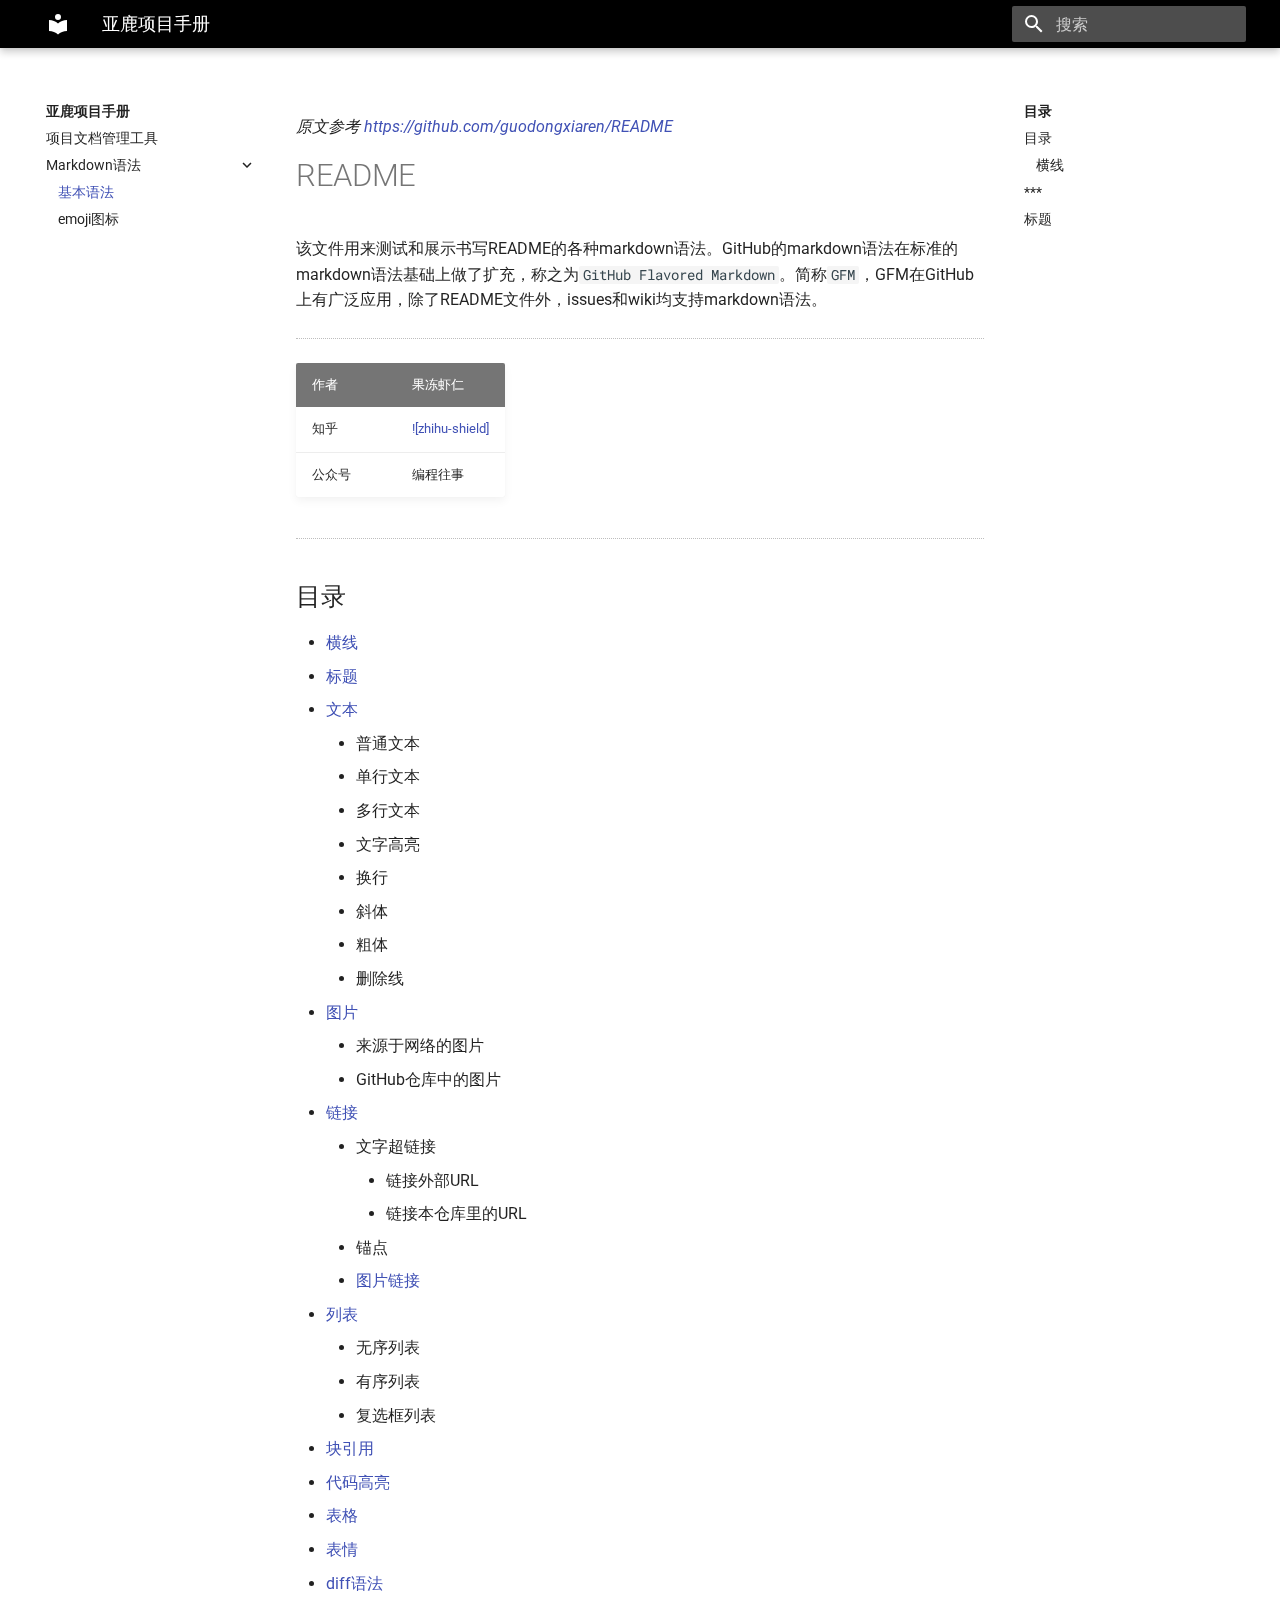
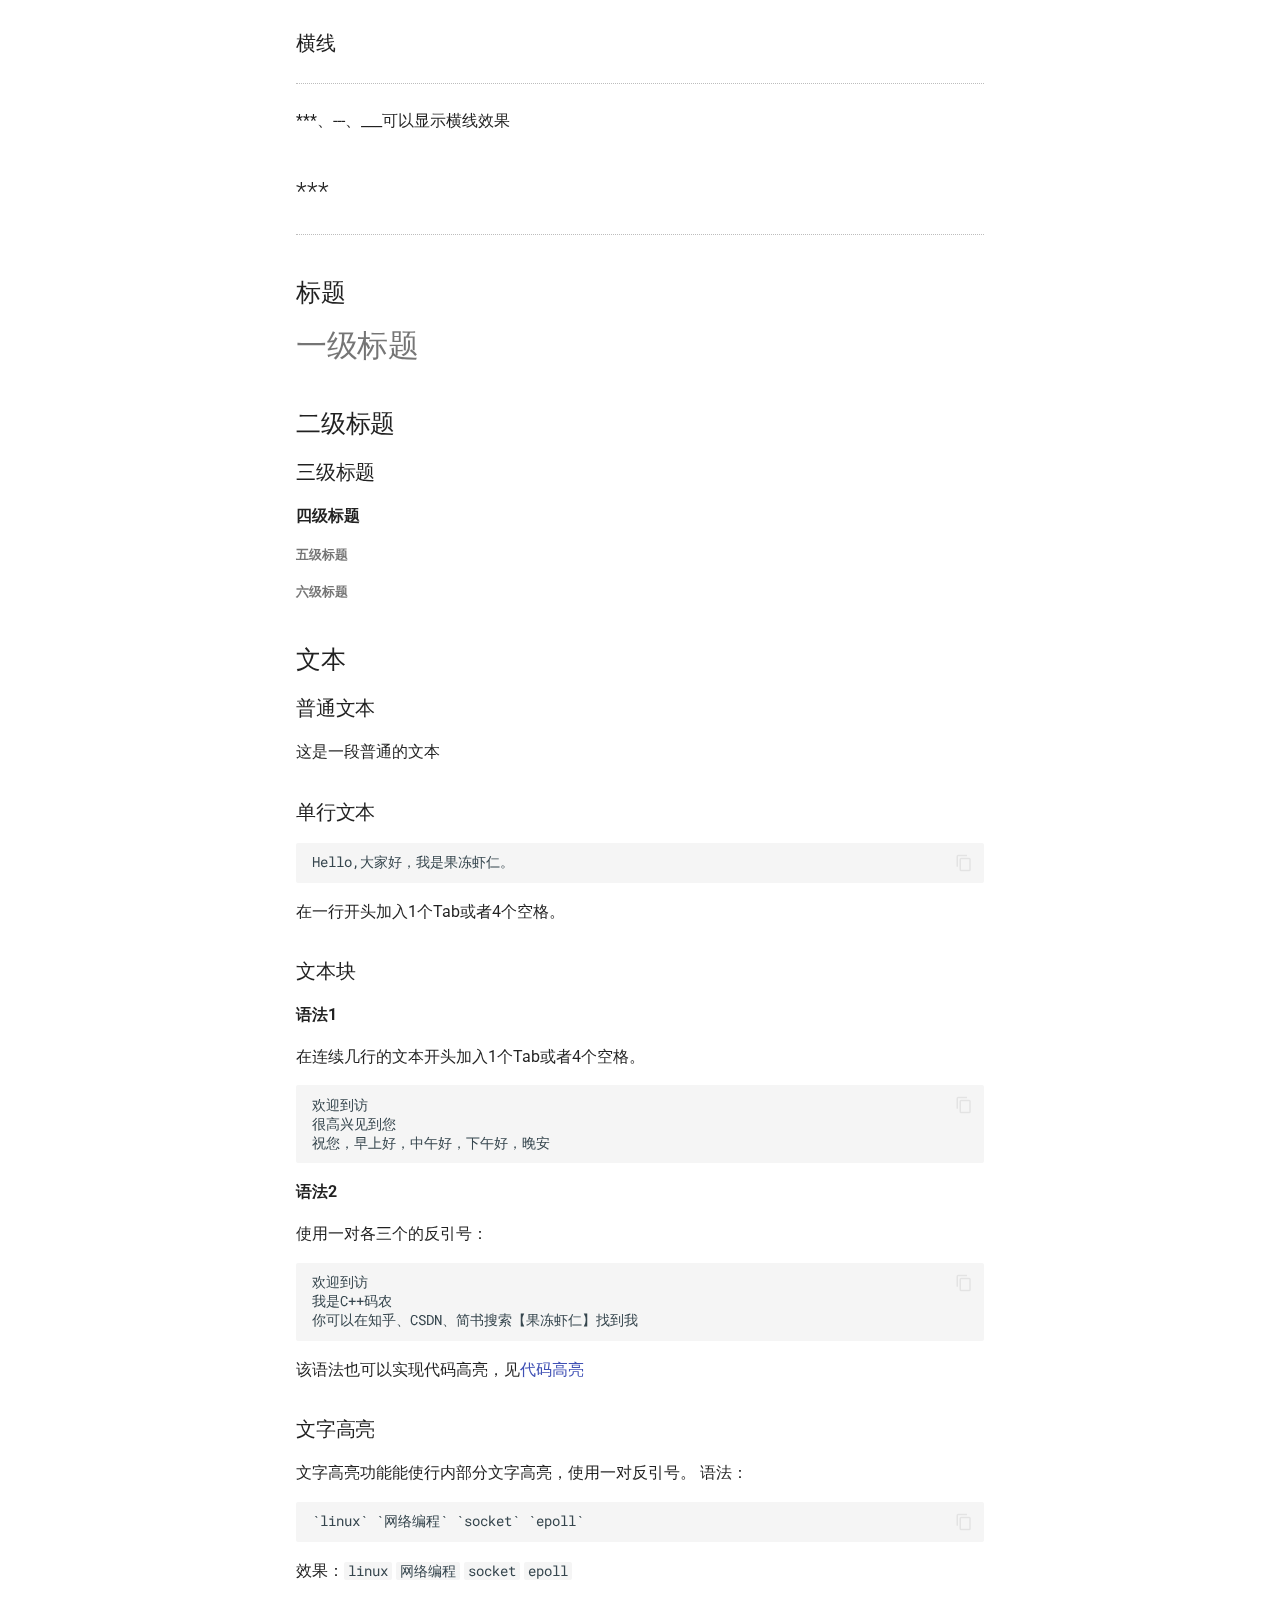
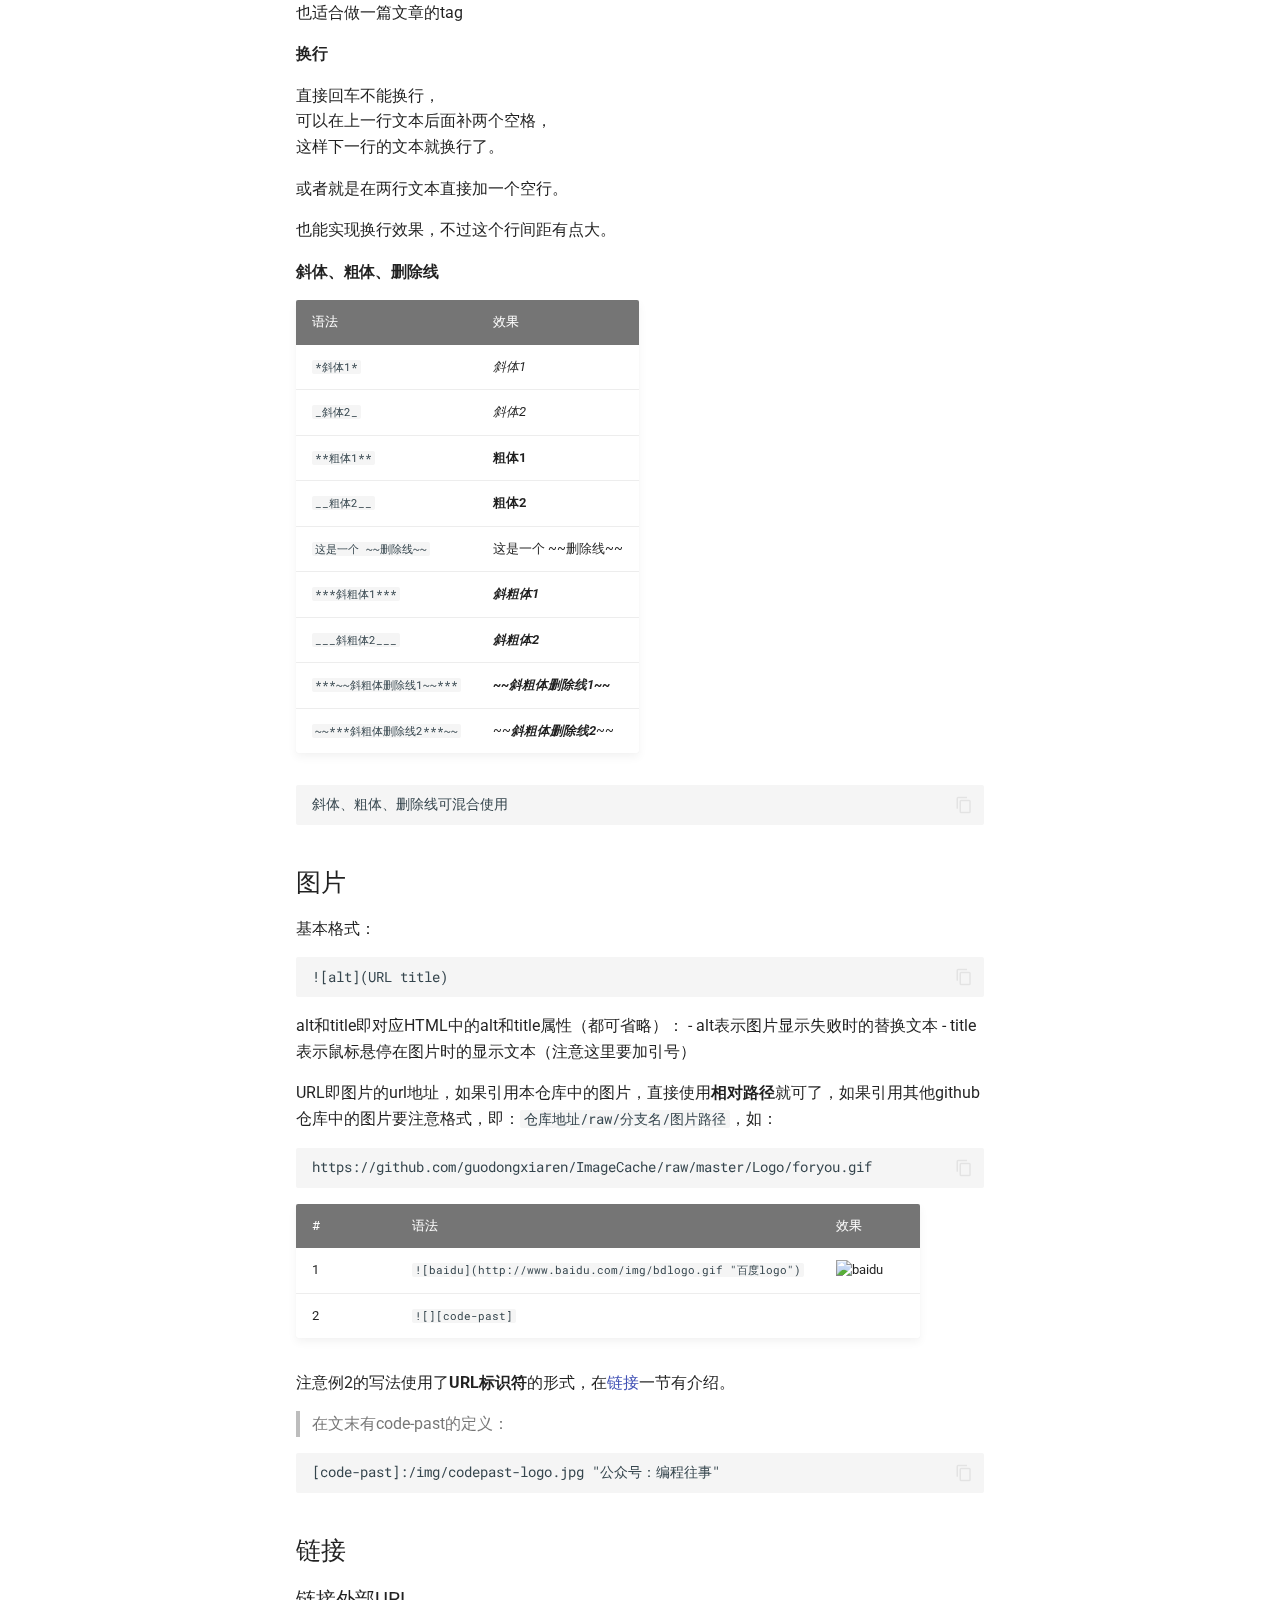
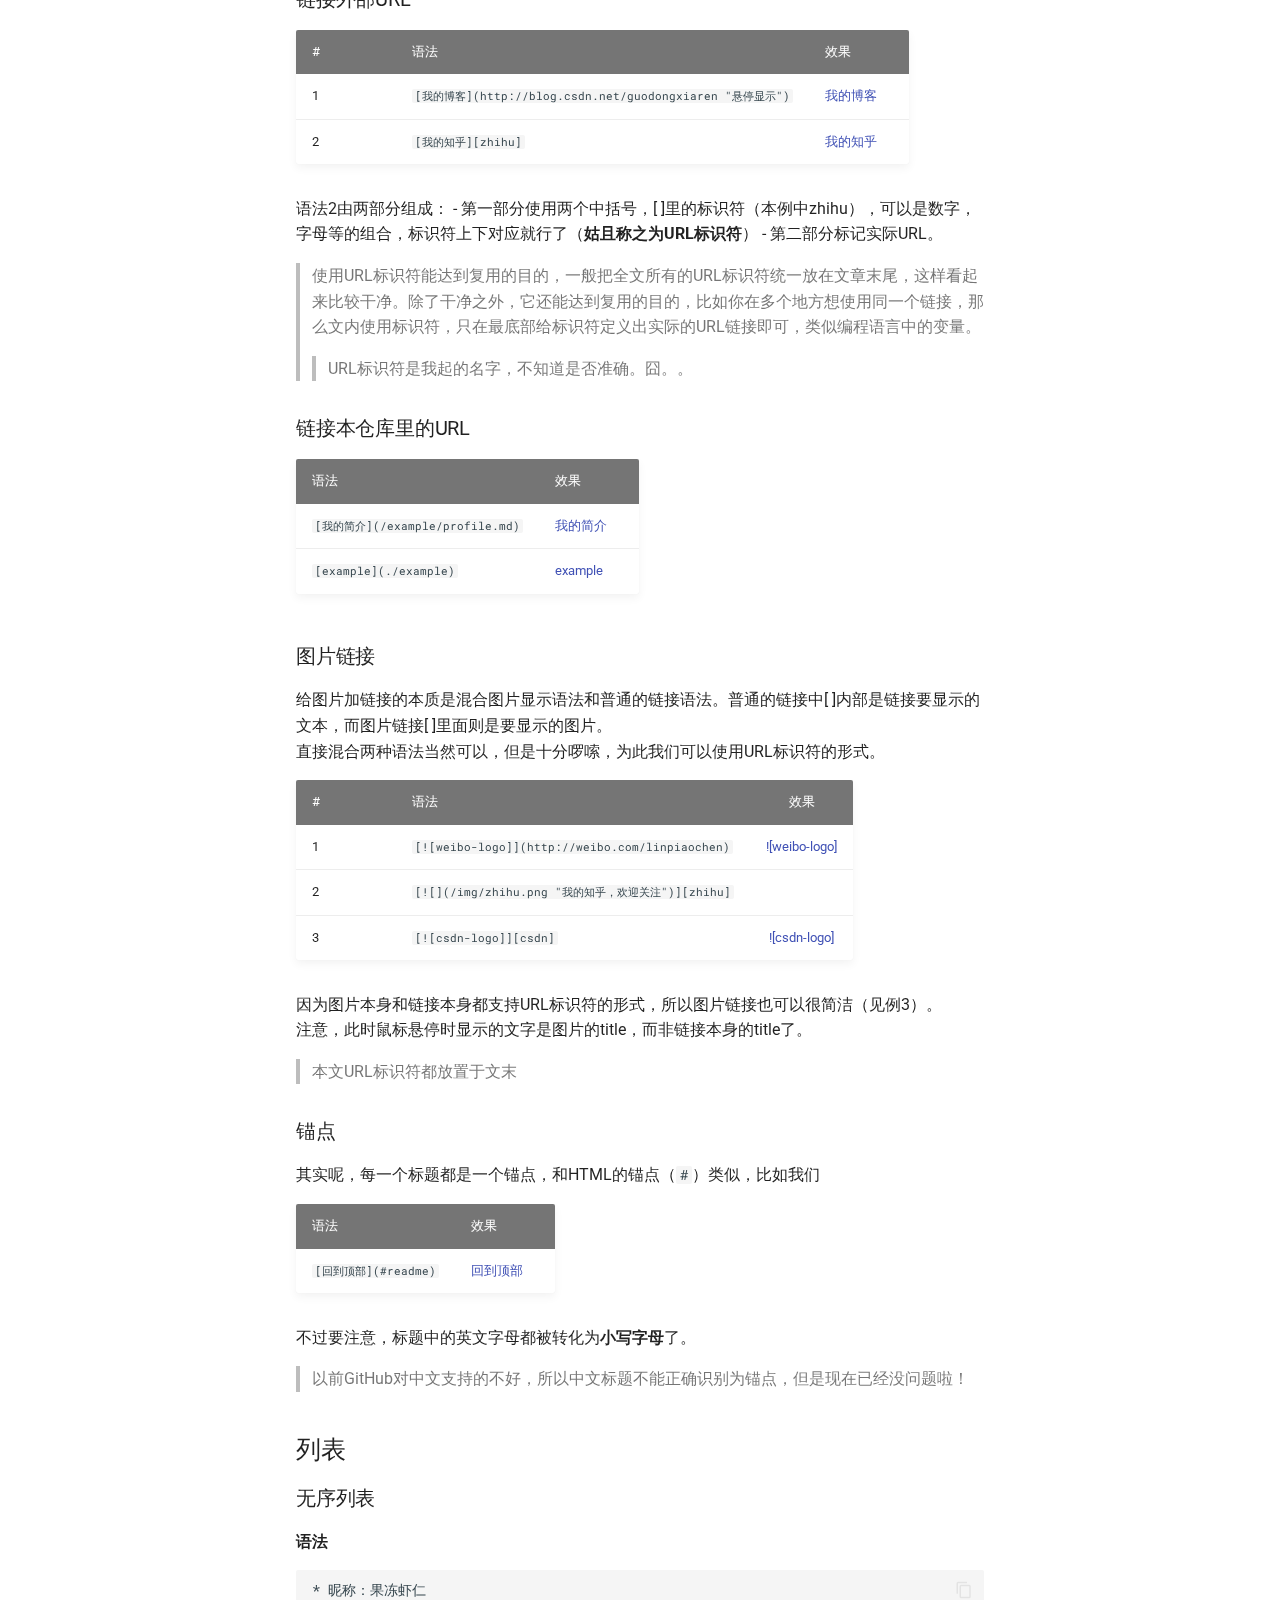
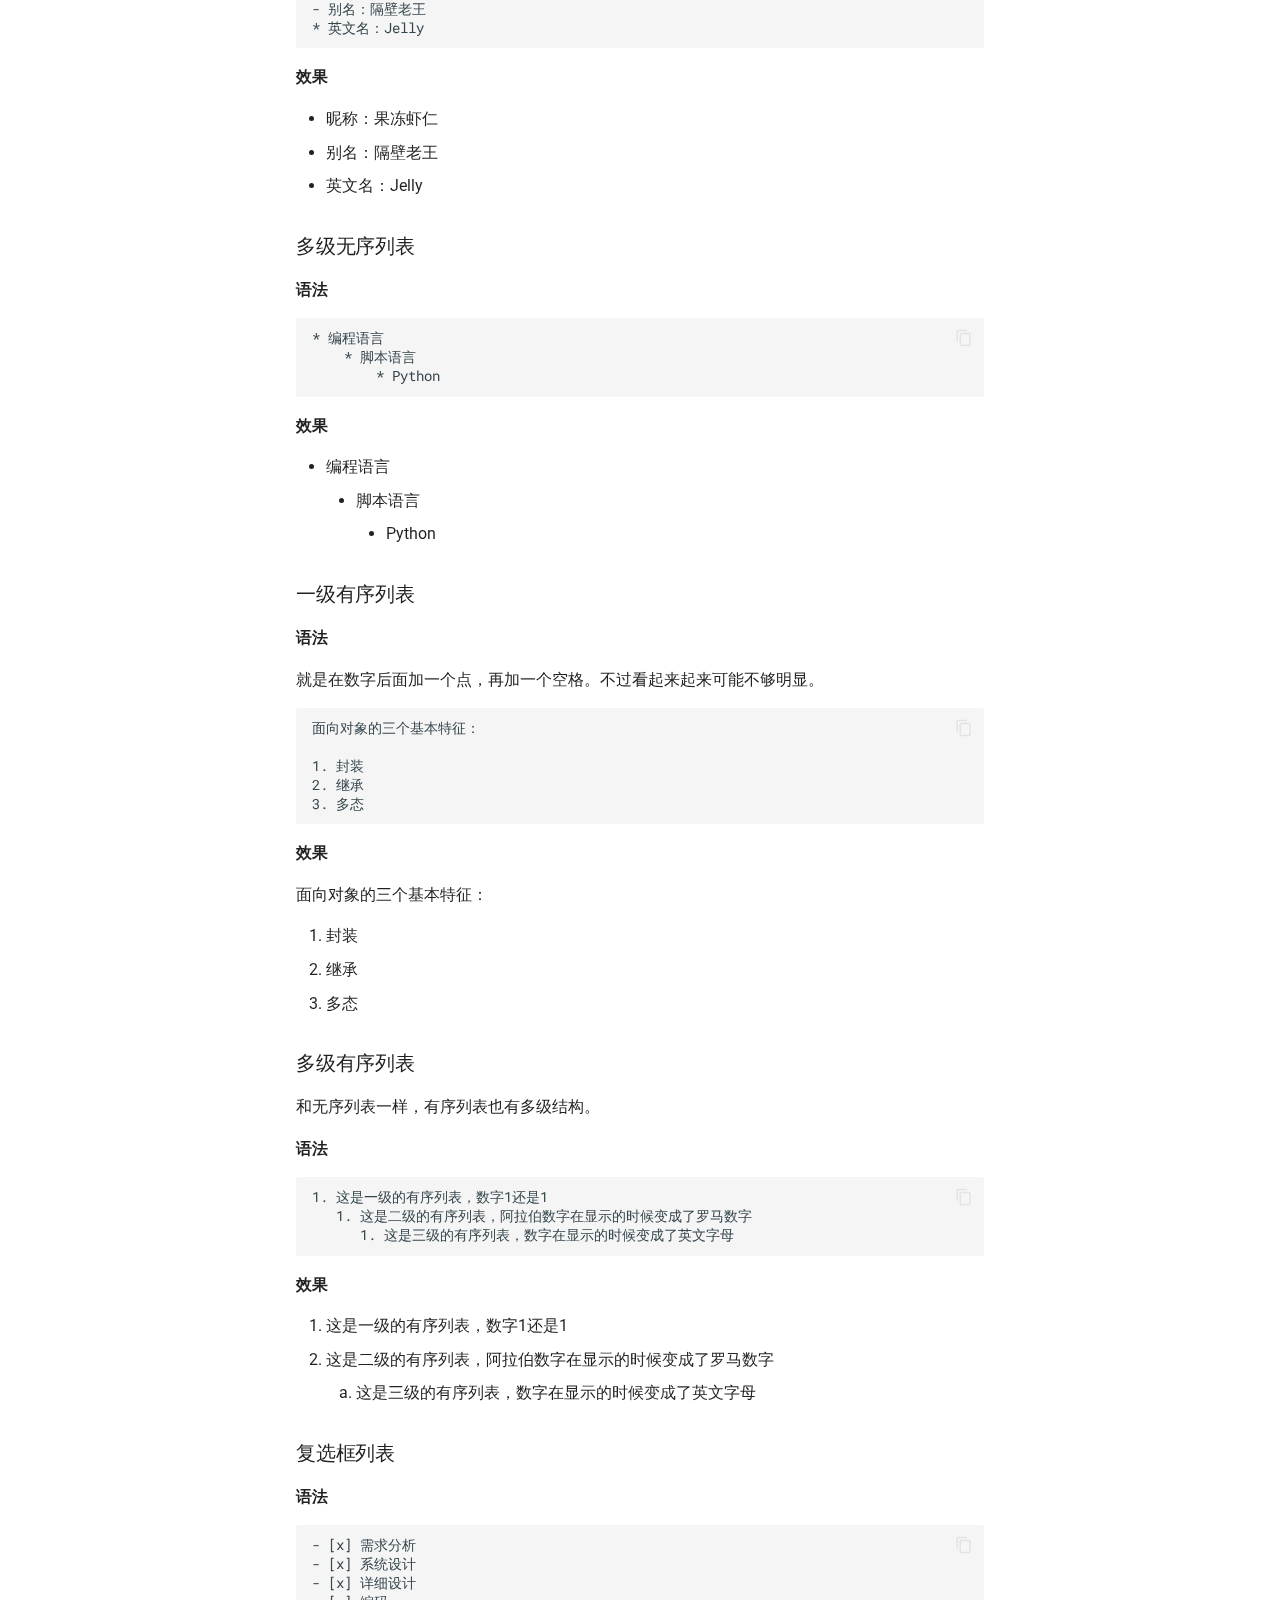
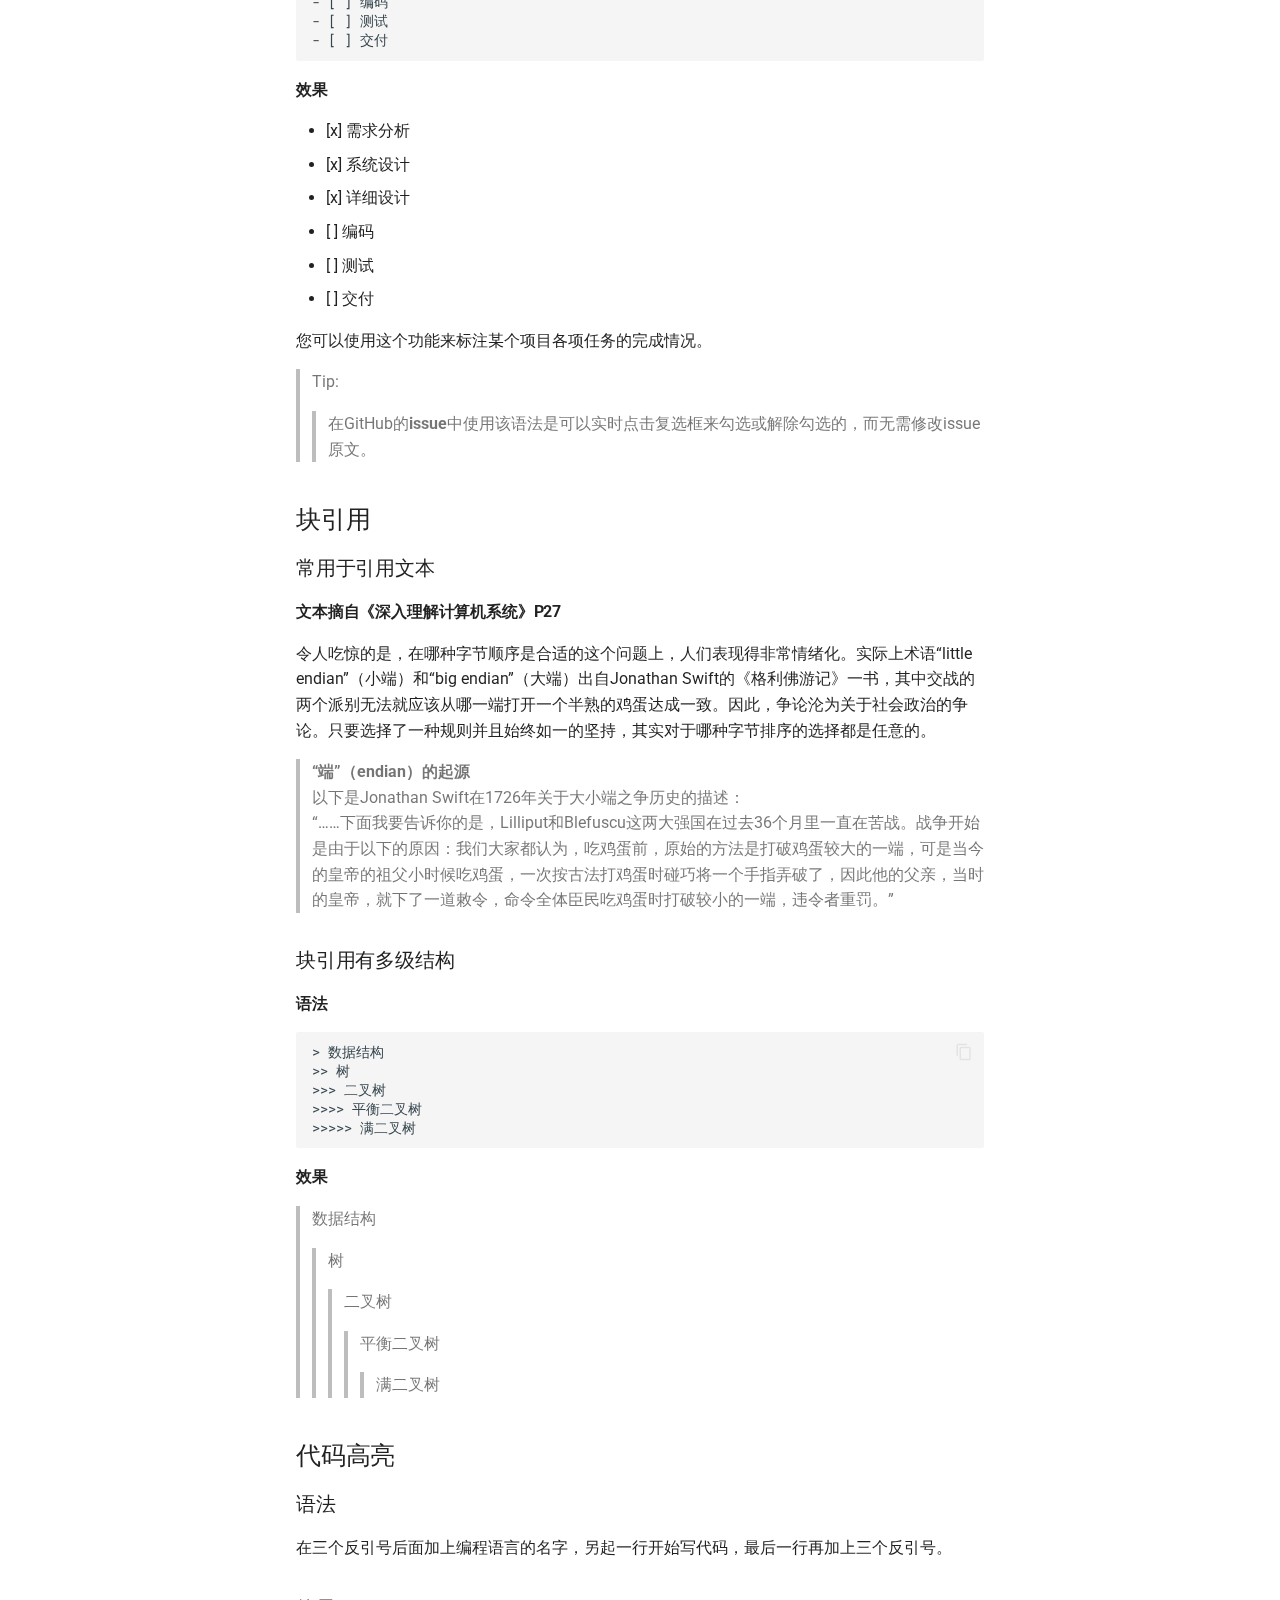
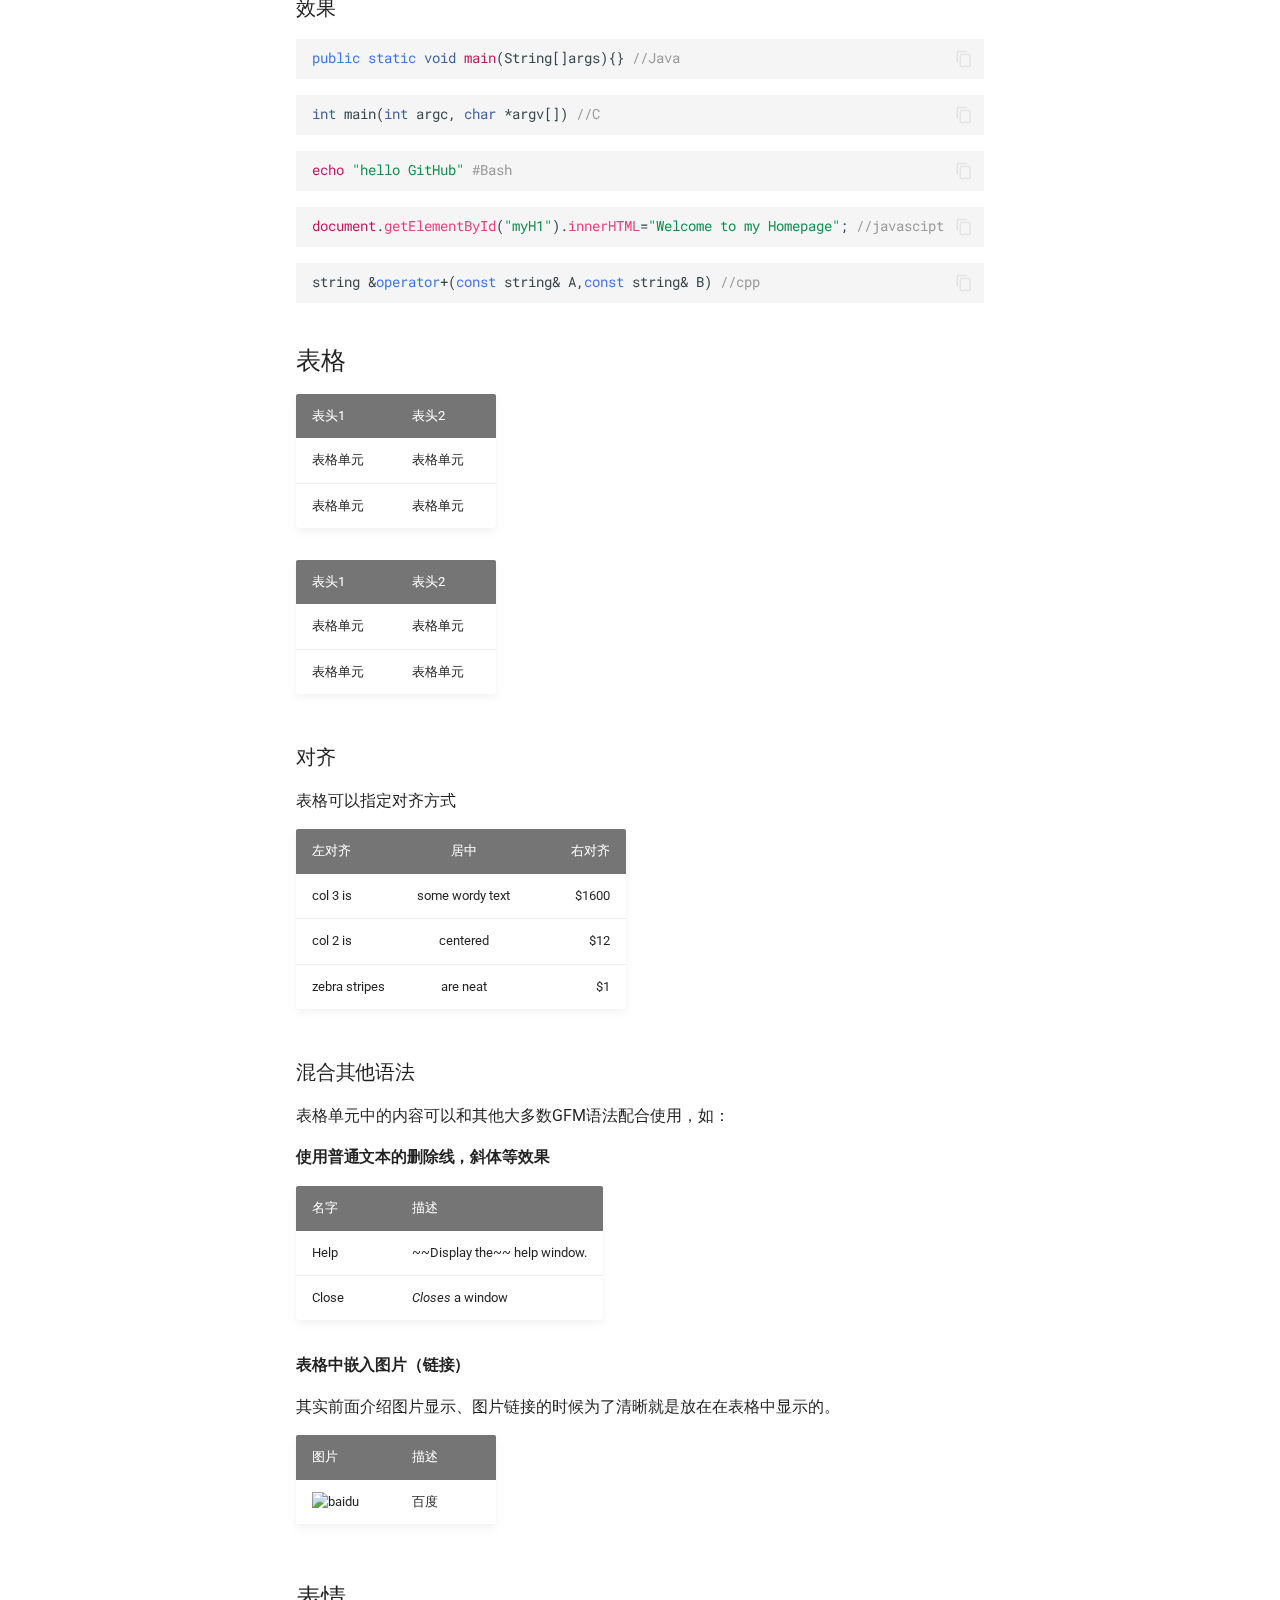
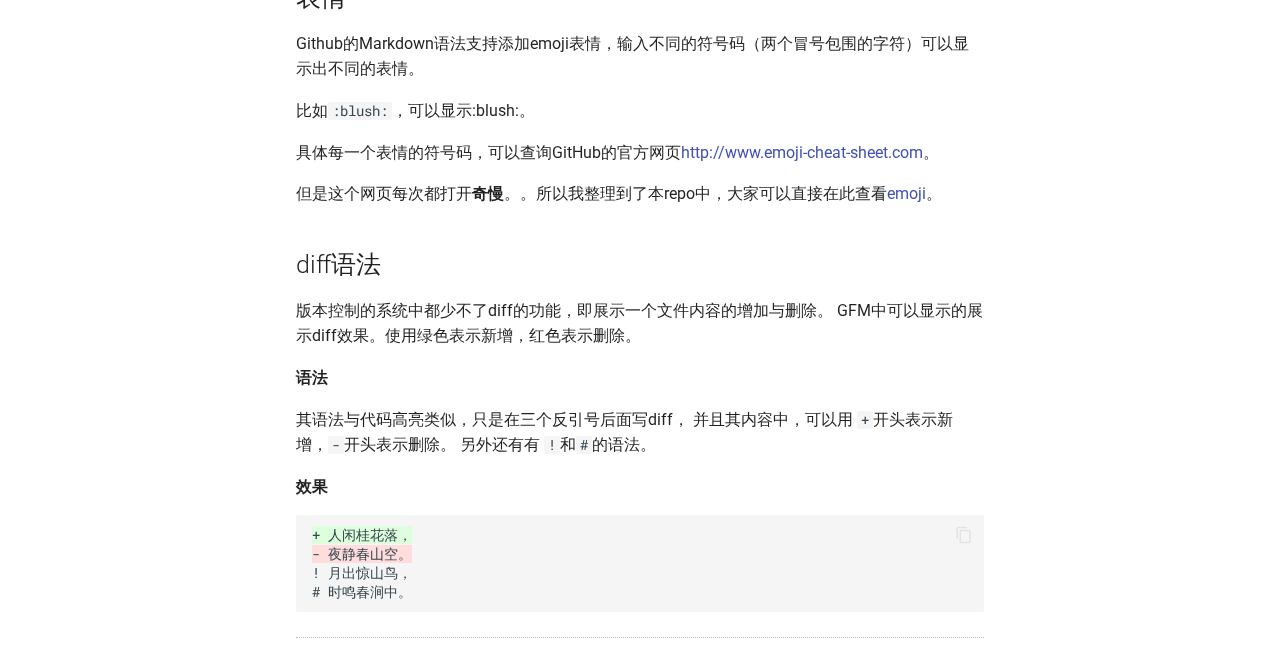
==== assets/markdown_syntax/index.html @ 9d5db72c "Deployed ecc31cc with MkDocs version: 1.1" ====
<!doctype html>
<html lang="zh" class="no-js">
  <head>
    
      <meta charset="utf-8">
      <meta name="viewport" content="width=device-width,initial-scale=1">
      
      
      
        <meta name="author" content="亚鹿信息">
      
      <link rel="shortcut icon" href="../../ ">
      <meta name="generator" content="mkdocs-1.1, mkdocs-material-5.1.1">
    
    
      
        <title>基本语法 - 亚鹿项目手册</title>
      
    
    
      <link rel="stylesheet" href="../stylesheets/main.a676eddb.min.css">
      
        <link rel="stylesheet" href="../stylesheets/palette.b302131d.min.css">
      
      
        
        
        <meta name="theme-color" content="">
      
    
    
    
      
        <link href="https://fonts.gstatic.com" rel="preconnect" crossorigin>
        <link rel="stylesheet" href="https://fonts.googleapis.com/css?family=Roboto:300,400,400i,700%7CRoboto+Mono&display=fallback">
        <style>body,input{font-family:"Roboto",-apple-system,BlinkMacSystemFont,Helvetica,Arial,sans-serif}code,kbd,pre{font-family:"Roboto Mono",SFMono-Regular,Consolas,Menlo,monospace}</style>
      
    
    
    
      <link rel="stylesheet" href="../css/custom.css">
    
      <link rel="stylesheet" href="../css/simpleLightbox.min.css">
    
    
      
    
    
  </head>
  
  
    
    
    <body dir="" data-md-color-primary="black" data-md-color-accent="deep-orange">
  
    <input class="md-toggle" data-md-toggle="drawer" type="checkbox" id="__drawer" autocomplete="off">
    <input class="md-toggle" data-md-toggle="search" type="checkbox" id="__search" autocomplete="off">
    <label class="md-overlay" for="__drawer"></label>
    <div data-md-component="skip">
      
        
        <a href="#readme" class="md-skip">
          跳转至
        </a>
      
    </div>
    <div data-md-component="announce">
      
    </div>
    
      <header class="md-header" data-md-component="header">
  <nav class="md-header-nav md-grid" aria-label="">
    <a href="../.." title="亚鹿项目手册" class="md-header-nav__button md-logo" aria-label="亚鹿项目手册">
      
  
  <svg xmlns="http://www.w3.org/2000/svg" viewBox="0 0 24 24"><path d="M12,8A3,3 0 0,0 15,5A3,3 0 0,0 12,2A3,3 0 0,0 9,5A3,3 0 0,0 12,8M12,11.54C9.64,9.35 6.5,8 3,8V19C6.5,19 9.64,20.35 12,22.54C14.36,20.35 17.5,19 21,19V8C17.5,8 14.36,9.35 12,11.54Z" /></svg>

    </a>
    <label class="md-header-nav__button md-icon" for="__drawer">
      <svg xmlns="http://www.w3.org/2000/svg" viewBox="0 0 24 24"><path d="M3,6H21V8H3V6M3,11H21V13H3V11M3,16H21V18H3V16Z" /></svg>
    </label>
    <div class="md-header-nav__title" data-md-component="header-title">
      
        <div class="md-header-nav__ellipsis">
          <span class="md-header-nav__topic md-ellipsis">
            亚鹿项目手册
          </span>
          <span class="md-header-nav__topic md-ellipsis">
            
              基本语法
            
          </span>
        </div>
      
    </div>
    
      <label class="md-header-nav__button md-icon" for="__search">
        <svg xmlns="http://www.w3.org/2000/svg" viewBox="0 0 24 24"><path d="M9.5,3A6.5,6.5 0 0,1 16,9.5C16,11.11 15.41,12.59 14.44,13.73L14.71,14H15.5L20.5,19L19,20.5L14,15.5V14.71L13.73,14.44C12.59,15.41 11.11,16 9.5,16A6.5,6.5 0 0,1 3,9.5A6.5,6.5 0 0,1 9.5,3M9.5,5C7,5 5,7 5,9.5C5,12 7,14 9.5,14C12,14 14,12 14,9.5C14,7 12,5 9.5,5Z" /></svg>
      </label>
      
<div class="md-search" data-md-component="search" role="dialog">
  <label class="md-search__overlay" for="__search"></label>
  <div class="md-search__inner" role="search">
    <form class="md-search__form" name="search">
      <input type="text" class="md-search__input" name="query" aria-label="搜索" placeholder="搜索" autocapitalize="off" autocorrect="off" autocomplete="off" spellcheck="false" data-md-component="search-query" data-md-state="active">
      <label class="md-search__icon md-icon" for="__search">
        <svg xmlns="http://www.w3.org/2000/svg" viewBox="0 0 24 24"><path d="M9.5,3A6.5,6.5 0 0,1 16,9.5C16,11.11 15.41,12.59 14.44,13.73L14.71,14H15.5L20.5,19L19,20.5L14,15.5V14.71L13.73,14.44C12.59,15.41 11.11,16 9.5,16A6.5,6.5 0 0,1 3,9.5A6.5,6.5 0 0,1 9.5,3M9.5,5C7,5 5,7 5,9.5C5,12 7,14 9.5,14C12,14 14,12 14,9.5C14,7 12,5 9.5,5Z" /></svg>
        <svg xmlns="http://www.w3.org/2000/svg" viewBox="0 0 24 24"><path d="M20,11V13H8L13.5,18.5L12.08,19.92L4.16,12L12.08,4.08L13.5,5.5L8,11H20Z" /></svg>
      </label>
      <button type="reset" class="md-search__icon md-icon" aria-label="" data-md-component="search-reset" tabindex="-1">
        <svg xmlns="http://www.w3.org/2000/svg" viewBox="0 0 24 24"><path d="M19,6.41L17.59,5L12,10.59L6.41,5L5,6.41L10.59,12L5,17.59L6.41,19L12,13.41L17.59,19L19,17.59L13.41,12L19,6.41Z" /></svg>
      </button>
    </form>
    <div class="md-search__output">
      <div class="md-search__scrollwrap" data-md-scrollfix>
        <div class="md-search-result" data-md-component="search-result">
          <div class="md-search-result__meta">
            键入以开始搜索
          </div>
          <ol class="md-search-result__list"></ol>
        </div>
      </div>
    </div>
  </div>
</div>
    
    
  </nav>
</header>
    
    <div class="md-container" data-md-component="container">
      
        
      
      
        
      
      <main class="md-main" data-md-component="main">
        <div class="md-main__inner md-grid">
          
            
              <div class="md-sidebar md-sidebar--primary" data-md-component="navigation">
                <div class="md-sidebar__scrollwrap">
                  <div class="md-sidebar__inner">
                    <nav class="md-nav md-nav--primary" aria-label="" data-md-level="0">
  <label class="md-nav__title" for="__drawer">
    <a href="../.." title="亚鹿项目手册" class="md-nav__button md-logo" aria-label="亚鹿项目手册">
      
  
  <svg xmlns="http://www.w3.org/2000/svg" viewBox="0 0 24 24"><path d="M12,8A3,3 0 0,0 15,5A3,3 0 0,0 12,2A3,3 0 0,0 9,5A3,3 0 0,0 12,8M12,11.54C9.64,9.35 6.5,8 3,8V19C6.5,19 9.64,20.35 12,22.54C14.36,20.35 17.5,19 21,19V8C17.5,8 14.36,9.35 12,11.54Z" /></svg>

    </a>
    亚鹿项目手册
  </label>
  
  <ul class="md-nav__list" data-md-scrollfix>
    
      
      
      


  <li class="md-nav__item">
    <a href="../../contents/docsdev/" title="项目文档管理工具" class="md-nav__link">
      项目文档管理工具
    </a>
  </li>

    
      
      
      

  


  <li class="md-nav__item md-nav__item--active md-nav__item--nested">
    
      <input class="md-nav__toggle md-toggle" data-md-toggle="nav-2" type="checkbox" id="nav-2" checked>
    
    <label class="md-nav__link" for="nav-2">
      Markdown语法
      <span class="md-nav__icon md-icon">
        <svg xmlns="http://www.w3.org/2000/svg" viewBox="0 0 24 24"><path d="M8.59,16.58L13.17,12L8.59,7.41L10,6L16,12L10,18L8.59,16.58Z" /></svg>
      </span>
    </label>
    <nav class="md-nav" aria-label="Markdown语法" data-md-level="1">
      <label class="md-nav__title" for="nav-2">
        <span class="md-nav__icon md-icon">
          <svg xmlns="http://www.w3.org/2000/svg" viewBox="0 0 24 24"><path d="M20,11V13H8L13.5,18.5L12.08,19.92L4.16,12L12.08,4.08L13.5,5.5L8,11H20Z" /></svg>
        </span>
        Markdown语法
      </label>
      <ul class="md-nav__list" data-md-scrollfix>
        
        
          
          
          

  


  <li class="md-nav__item md-nav__item--active">
    
    <input class="md-nav__toggle md-toggle" data-md-toggle="toc" type="checkbox" id="__toc">
    
      
    
    
      <label class="md-nav__link md-nav__link--active" for="__toc">
        基本语法
        <span class="md-nav__icon md-icon">
          <svg xmlns="http://www.w3.org/2000/svg" viewBox="0 0 24 24"><path d="M3,9H17V7H3V9M3,13H17V11H3V13M3,17H17V15H3V17M19,17H21V15H19V17M19,7V9H21V7H19M19,13H21V11H19V13Z" /></svg>
        </span>
      </label>
    
    <a href="./" title="基本语法" class="md-nav__link md-nav__link--active">
      基本语法
    </a>
    
      
<nav class="md-nav md-nav--secondary" aria-label="目录">
  
  
    
  
  
    <label class="md-nav__title" for="__toc">
      <span class="md-nav__icon md-icon">
        <svg xmlns="http://www.w3.org/2000/svg" viewBox="0 0 24 24"><path d="M20,11V13H8L13.5,18.5L12.08,19.92L4.16,12L12.08,4.08L13.5,5.5L8,11H20Z" /></svg>
      </span>
      目录
    </label>
    <ul class="md-nav__list" data-md-scrollfix>
      
        <li class="md-nav__item">
  <a href="#_1" class="md-nav__link">
    目录
  </a>
  
    <nav class="md-nav" aria-label="目录">
      <ul class="md-nav__list">
        
          <li class="md-nav__item">
  <a href="#_2" class="md-nav__link">
    横线
  </a>
  
</li>
        
      </ul>
    </nav>
  
</li>
      
        <li class="md-nav__item">
  <a href="#_3" class="md-nav__link">
    ***
  </a>
  
</li>
      
        <li class="md-nav__item">
  <a href="#_4" class="md-nav__link">
    标题
  </a>
  
</li>
      
    </ul>
  
</nav>
    
  </li>

        
          
          
          


  <li class="md-nav__item">
    <a href="emoji/" title="emoji图标" class="md-nav__link">
      emoji图标
    </a>
  </li>

        
      </ul>
    </nav>
  </li>

    
  </ul>
</nav>
                  </div>
                </div>
              </div>
            
            
              <div class="md-sidebar md-sidebar--secondary" data-md-component="toc">
                <div class="md-sidebar__scrollwrap">
                  <div class="md-sidebar__inner">
                    
<nav class="md-nav md-nav--secondary" aria-label="目录">
  
  
    
  
  
    <label class="md-nav__title" for="__toc">
      <span class="md-nav__icon md-icon">
        <svg xmlns="http://www.w3.org/2000/svg" viewBox="0 0 24 24"><path d="M20,11V13H8L13.5,18.5L12.08,19.92L4.16,12L12.08,4.08L13.5,5.5L8,11H20Z" /></svg>
      </span>
      目录
    </label>
    <ul class="md-nav__list" data-md-scrollfix>
      
        <li class="md-nav__item">
  <a href="#_1" class="md-nav__link">
    目录
  </a>
  
    <nav class="md-nav" aria-label="目录">
      <ul class="md-nav__list">
        
          <li class="md-nav__item">
  <a href="#_2" class="md-nav__link">
    横线
  </a>
  
</li>
        
      </ul>
    </nav>
  
</li>
      
        <li class="md-nav__item">
  <a href="#_3" class="md-nav__link">
    ***
  </a>
  
</li>
      
        <li class="md-nav__item">
  <a href="#_4" class="md-nav__link">
    标题
  </a>
  
</li>
      
    </ul>
  
</nav>
                  </div>
                </div>
              </div>
            
          
          <div class="md-content">
            <article class="md-content__inner md-typeset">
              
                
                
                  
                
                
                <p><em>原文参考 <a href="https://github.com/guodongxiaren/README">https://github.com/guodongxiaren/README</a></em></p>
<h1 id="readme">README<a class="headerlink" href="#readme" title="Permanent link">&para;</a></h1>
<p>该文件用来测试和展示书写README的各种markdown语法。GitHub的markdown语法在标准的markdown语法基础上做了扩充，称之为<code>GitHub Flavored Markdown</code>。简称<code>GFM</code>，GFM在GitHub上有广泛应用，除了README文件外，issues和wiki均支持markdown语法。</p>
<hr />
<table>
<thead>
<tr>
<th>作者</th>
<th>果冻虾仁</th>
</tr>
</thead>
<tbody>
<tr>
<td>知乎</td>
<td><a href="https://www.zhihu.com/people/guodongxiaren" title="我的知乎，欢迎关注">![zhihu-shield]</a></td>
</tr>
<tr>
<td>公众号</td>
<td>编程往事</td>
</tr>
</tbody>
</table>
<hr />
<h2 id="_1">目录<a class="headerlink" href="#_1" title="Permanent link">&para;</a></h2>
<ul>
<li><a href="#横线">横线</a></li>
<li><a href="#标题">标题</a></li>
<li><a href="#文本">文本</a><ul>
<li>普通文本</li>
<li>单行文本</li>
<li>多行文本</li>
<li>文字高亮</li>
<li>换行</li>
<li>斜体</li>
<li>粗体</li>
<li>删除线</li>
</ul>
</li>
<li><a href="#图片">图片</a><ul>
<li>来源于网络的图片</li>
<li>GitHub仓库中的图片</li>
</ul>
</li>
<li><a href="#链接">链接</a> <ul>
<li>文字超链接<ul>
<li>链接外部URL</li>
<li>链接本仓库里的URL</li>
</ul>
</li>
<li>锚点</li>
<li><a href="#图片链接">图片链接</a></li>
</ul>
</li>
<li><a href="#列表">列表</a><ul>
<li>无序列表</li>
<li>有序列表</li>
<li>复选框列表</li>
</ul>
</li>
<li><a href="#块引用">块引用</a></li>
<li><a href="#代码高亮">代码高亮</a></li>
<li><a href="#表格">表格</a> </li>
<li><a href="#表情">表情</a></li>
<li><a href="#diff语法">diff语法</a></li>
</ul>
<h3 id="_2">横线<a class="headerlink" href="#_2" title="Permanent link">&para;</a></h3>
<hr />
<p>***、---、___可以显示横线效果</p>
<h2 id="_3">***<a class="headerlink" href="#_3" title="Permanent link">&para;</a></h2>
<hr />
<h2 id="_4">标题<a class="headerlink" href="#_4" title="Permanent link">&para;</a></h2>
<h1 id="_5">一级标题<a class="headerlink" href="#_5" title="Permanent link">&para;</a></h1>
<h2 id="_6">二级标题<a class="headerlink" href="#_6" title="Permanent link">&para;</a></h2>
<h3 id="_7">三级标题<a class="headerlink" href="#_7" title="Permanent link">&para;</a></h3>
<h4 id="_8">四级标题<a class="headerlink" href="#_8" title="Permanent link">&para;</a></h4>
<h5 id="_9">五级标题<a class="headerlink" href="#_9" title="Permanent link">&para;</a></h5>
<h6 id="_10">六级标题<a class="headerlink" href="#_10" title="Permanent link">&para;</a></h6>
<h2 id="_11">文本<a class="headerlink" href="#_11" title="Permanent link">&para;</a></h2>
<h3 id="_12">普通文本<a class="headerlink" href="#_12" title="Permanent link">&para;</a></h3>
<p>这是一段普通的文本</p>
<h3 id="_13">单行文本<a class="headerlink" href="#_13" title="Permanent link">&para;</a></h3>
<div class="codehilite"><pre><span></span><code>Hello,大家好，我是果冻虾仁。
</code></pre></div>


<p>在一行开头加入1个Tab或者4个空格。</p>
<h3 id="_14">文本块<a class="headerlink" href="#_14" title="Permanent link">&para;</a></h3>
<h4 id="1">语法1<a class="headerlink" href="#1" title="Permanent link">&para;</a></h4>
<p>在连续几行的文本开头加入1个Tab或者4个空格。</p>
<div class="codehilite"><pre><span></span><code>欢迎到访
很高兴见到您
祝您，早上好，中午好，下午好，晚安
</code></pre></div>


<h4 id="2">语法2<a class="headerlink" href="#2" title="Permanent link">&para;</a></h4>
<p>使用一对各三个的反引号：</p>
<div class="codehilite"><pre><span></span><code>欢迎到访
我是C++码农
你可以在知乎、CSDN、简书搜索【果冻虾仁】找到我
</code></pre></div>


<p>该语法也可以实现代码高亮，见<a href="#代码高亮">代码高亮</a></p>
<h3 id="_15">文字高亮<a class="headerlink" href="#_15" title="Permanent link">&para;</a></h3>
<p>文字高亮功能能使行内部分文字高亮，使用一对反引号。
语法：</p>
<div class="codehilite"><pre><span></span><code>`linux` `网络编程` `socket` `epoll` 
</code></pre></div>


<p>效果：<code>linux</code> <code>网络编程</code> <code>socket</code> <code>epoll</code></p>
<p>也适合做一篇文章的tag</p>
<h4 id="_16">换行<a class="headerlink" href="#_16" title="Permanent link">&para;</a></h4>
<p>直接回车不能换行，<br />
可以在上一行文本后面补两个空格，<br />
这样下一行的文本就换行了。</p>
<p>或者就是在两行文本直接加一个空行。</p>
<p>也能实现换行效果，不过这个行间距有点大。</p>
<h4 id="_17">斜体、粗体、删除线<a class="headerlink" href="#_17" title="Permanent link">&para;</a></h4>
<table>
<thead>
<tr>
<th>语法</th>
<th>效果</th>
</tr>
</thead>
<tbody>
<tr>
<td><code>*斜体1*</code></td>
<td><em>斜体1</em></td>
</tr>
<tr>
<td><code>_斜体2_</code></td>
<td><em>斜体2</em></td>
</tr>
<tr>
<td><code>**粗体1**</code></td>
<td><strong>粗体1</strong></td>
</tr>
<tr>
<td><code>__粗体2__</code></td>
<td><strong>粗体2</strong></td>
</tr>
<tr>
<td><code>这是一个 ~~删除线~~</code></td>
<td>这是一个 ~~删除线~~</td>
</tr>
<tr>
<td><code>***斜粗体1***</code></td>
<td><strong><em>斜粗体1</em></strong></td>
</tr>
<tr>
<td><code>___斜粗体2___</code></td>
<td><strong><em>斜粗体2</em></strong></td>
</tr>
<tr>
<td><code>***~~斜粗体删除线1~~***</code></td>
<td><strong><em>~~斜粗体删除线1~~</em></strong></td>
</tr>
<tr>
<td><code>~~***斜粗体删除线2***~~</code></td>
<td>~~<strong><em>斜粗体删除线2</em></strong>~~</td>
</tr>
</tbody>
</table>
<div class="codehilite"><pre><span></span><code>斜体、粗体、删除线可混合使用
</code></pre></div>


<h2 id="_18">图片<a class="headerlink" href="#_18" title="Permanent link">&para;</a></h2>
<p>基本格式：</p>
<div class="codehilite"><pre><span></span><code>![alt](URL title)
</code></pre></div>


<p>alt和title即对应HTML中的alt和title属性（都可省略）：
- alt表示图片显示失败时的替换文本
- title表示鼠标悬停在图片时的显示文本（注意这里要加引号）</p>
<p>URL即图片的url地址，如果引用本仓库中的图片，直接使用<strong>相对路径</strong>就可了，如果引用其他github仓库中的图片要注意格式，即：<code>仓库地址/raw/分支名/图片路径</code>，如：</p>
<div class="codehilite"><pre><span></span><code>https://github.com/guodongxiaren/ImageCache/raw/master/Logo/foryou.gif
</code></pre></div>


<table>
<thead>
<tr>
<th>#</th>
<th>语法</th>
<th>效果</th>
</tr>
</thead>
<tbody>
<tr>
<td>1</td>
<td><code>![baidu](http://www.baidu.com/img/bdlogo.gif "百度logo")</code></td>
<td><img alt="baidu" src="http://www.baidu.com/img/bdlogo.gif" title="百度logo" /></td>
</tr>
<tr>
<td>2</td>
<td><code>![][code-past]</code></td>
<td><img alt="" src="/img/codepast-logo.jpg" title="公众号：编程往事" /></td>
</tr>
</tbody>
</table>
<p>注意例2的写法使用了<strong>URL标识符</strong>的形式，在<a href="#链接">链接</a>一节有介绍。</p>
<blockquote>
<p>在文末有code-past的定义：</p>
</blockquote>
<div class="codehilite"><pre><span></span><code>[code-past]:/img/codepast-logo.jpg &quot;公众号：编程往事&quot;
</code></pre></div>


<h2 id="_19">链接<a class="headerlink" href="#_19" title="Permanent link">&para;</a></h2>
<h3 id="url">链接外部URL<a class="headerlink" href="#url" title="Permanent link">&para;</a></h3>
<table>
<thead>
<tr>
<th>#</th>
<th>语法</th>
<th>效果</th>
</tr>
</thead>
<tbody>
<tr>
<td>1</td>
<td><code>[我的博客](http://blog.csdn.net/guodongxiaren "悬停显示")</code></td>
<td><a href="http://blog.csdn.net/guodongxiaren" title="悬停显示">我的博客</a></td>
</tr>
<tr>
<td>2</td>
<td><code>[我的知乎][zhihu]</code></td>
<td><a href="https://www.zhihu.com/people/guodongxiaren" title="我的知乎，欢迎关注">我的知乎</a></td>
</tr>
</tbody>
</table>
<p>语法2由两部分组成：
- 第一部分使用两个中括号，[ ]里的标识符（本例中zhihu），可以是数字，字母等的组合，标识符上下对应就行了（<strong>姑且称之为URL标识符</strong>）
- 第二部分标记实际URL。</p>
<blockquote>
<p>使用URL标识符能达到复用的目的，一般把全文所有的URL标识符统一放在文章末尾，这样看起来比较干净。除了干净之外，它还能达到复用的目的，比如你在多个地方想使用同一个链接，那么文内使用标识符，只在最底部给标识符定义出实际的URL链接即可，类似编程语言中的变量。</p>
<blockquote>
<p>URL标识符是我起的名字，不知道是否准确。囧。。</p>
</blockquote>
</blockquote>
<h3 id="url_1">链接本仓库里的URL<a class="headerlink" href="#url_1" title="Permanent link">&para;</a></h3>
<table>
<thead>
<tr>
<th>语法</th>
<th>效果</th>
</tr>
</thead>
<tbody>
<tr>
<td><code>[我的简介](/example/profile.md)</code></td>
<td><a href="/example/profile.md">我的简介</a></td>
</tr>
<tr>
<td><code>[example](./example)</code></td>
<td><a href="./example">example</a></td>
</tr>
</tbody>
</table>
<h3 id="_20">图片链接<a class="headerlink" href="#_20" title="Permanent link">&para;</a></h3>
<p>给图片加链接的本质是混合图片显示语法和普通的链接语法。普通的链接中[ ]内部是链接要显示的文本，而图片链接[ ]里面则是要显示的图片。<br />
直接混合两种语法当然可以，但是十分啰嗦，为此我们可以使用URL标识符的形式。</p>
<table>
<thead>
<tr>
<th>#</th>
<th>语法</th>
<th align="center">效果</th>
</tr>
</thead>
<tbody>
<tr>
<td>1</td>
<td><code>[![weibo-logo]](http://weibo.com/linpiaochen)</code></td>
<td align="center"><a href="http://weibo.com/linpiaochen">![weibo-logo]</a></td>
</tr>
<tr>
<td>2</td>
<td><code>[![](/img/zhihu.png "我的知乎，欢迎关注")][zhihu]</code></td>
<td align="center"><a href="https://www.zhihu.com/people/guodongxiaren" title="我的知乎，欢迎关注"><img alt="" src="/img/zhihu.png" title="我的知乎，欢迎关注" /></a></td>
</tr>
<tr>
<td>3</td>
<td><code>[![csdn-logo]][csdn]</code></td>
<td align="center"><a href="http://blog.csdn.net/guodongxiaren" title="我的博客">![csdn-logo]</a></td>
</tr>
</tbody>
</table>
<p>因为图片本身和链接本身都支持URL标识符的形式，所以图片链接也可以很简洁（见例3）。<br />
注意，此时鼠标悬停时显示的文字是图片的title，而非链接本身的title了。</p>
<blockquote>
<p>本文URL标识符都放置于文末</p>
</blockquote>
<h3 id="_21">锚点<a class="headerlink" href="#_21" title="Permanent link">&para;</a></h3>
<p>其实呢，每一个标题都是一个锚点，和HTML的锚点（<code>#</code>）类似，比如我们 </p>
<table>
<thead>
<tr>
<th>语法</th>
<th>效果</th>
</tr>
</thead>
<tbody>
<tr>
<td><code>[回到顶部](#readme)</code></td>
<td><a href="#readme">回到顶部</a></td>
</tr>
</tbody>
</table>
<p>不过要注意，标题中的英文字母都被转化为<strong>小写字母</strong>了。</p>
<blockquote>
<p>以前GitHub对中文支持的不好，所以中文标题不能正确识别为锚点，但是现在已经没问题啦！</p>
</blockquote>
<h2 id="_22">列表<a class="headerlink" href="#_22" title="Permanent link">&para;</a></h2>
<h3 id="_23">无序列表<a class="headerlink" href="#_23" title="Permanent link">&para;</a></h3>
<h4 id="_24">语法<a class="headerlink" href="#_24" title="Permanent link">&para;</a></h4>
<div class="codehilite"><pre><span></span><code>* 昵称：果冻虾仁
- 别名：隔壁老王
* 英文名：Jelly
</code></pre></div>


<h4 id="_25">效果<a class="headerlink" href="#_25" title="Permanent link">&para;</a></h4>
<ul>
<li>昵称：果冻虾仁</li>
<li>别名：隔壁老王</li>
<li>英文名：Jelly</li>
</ul>
<h3 id="_26">多级无序列表<a class="headerlink" href="#_26" title="Permanent link">&para;</a></h3>
<h4 id="_27">语法<a class="headerlink" href="#_27" title="Permanent link">&para;</a></h4>
<div class="codehilite"><pre><span></span><code>* 编程语言
    * 脚本语言
        * Python
</code></pre></div>


<h4 id="_28">效果<a class="headerlink" href="#_28" title="Permanent link">&para;</a></h4>
<ul>
<li>编程语言<ul>
<li>脚本语言<ul>
<li>Python</li>
</ul>
</li>
</ul>
</li>
</ul>
<h3 id="_29">一级有序列表<a class="headerlink" href="#_29" title="Permanent link">&para;</a></h3>
<h4 id="_30">语法<a class="headerlink" href="#_30" title="Permanent link">&para;</a></h4>
<p>就是在数字后面加一个点，再加一个空格。不过看起来起来可能不够明显。 </p>
<div class="codehilite"><pre><span></span><code>面向对象的三个基本特征：

1. 封装
2. 继承
3. 多态
</code></pre></div>


<h4 id="_31">效果<a class="headerlink" href="#_31" title="Permanent link">&para;</a></h4>
<p>面向对象的三个基本特征：</p>
<ol>
<li>封装</li>
<li>继承</li>
<li>多态</li>
</ol>
<h3 id="_32">多级有序列表<a class="headerlink" href="#_32" title="Permanent link">&para;</a></h3>
<p>和无序列表一样，有序列表也有多级结构。</p>
<h4 id="_33">语法<a class="headerlink" href="#_33" title="Permanent link">&para;</a></h4>
<div class="codehilite"><pre><span></span><code>1. 这是一级的有序列表，数字1还是1
   1. 这是二级的有序列表，阿拉伯数字在显示的时候变成了罗马数字
      1. 这是三级的有序列表，数字在显示的时候变成了英文字母
</code></pre></div>


<h4 id="_34">效果<a class="headerlink" href="#_34" title="Permanent link">&para;</a></h4>
<ol>
<li>这是一级的有序列表，数字1还是1</li>
<li>这是二级的有序列表，阿拉伯数字在显示的时候变成了罗马数字<ol>
<li>这是三级的有序列表，数字在显示的时候变成了英文字母</li>
</ol>
</li>
</ol>
<h3 id="_35">复选框列表<a class="headerlink" href="#_35" title="Permanent link">&para;</a></h3>
<h4 id="_36">语法<a class="headerlink" href="#_36" title="Permanent link">&para;</a></h4>
<div class="codehilite"><pre><span></span><code>- [x] 需求分析
- [x] 系统设计
- [x] 详细设计
- [ ] 编码
- [ ] 测试
- [ ] 交付
</code></pre></div>


<h4 id="_37">效果<a class="headerlink" href="#_37" title="Permanent link">&para;</a></h4>
<ul>
<li>[x] 需求分析</li>
<li>[x] 系统设计</li>
<li>[x] 详细设计</li>
<li>[ ] 编码</li>
<li>[ ] 测试</li>
<li>[ ] 交付</li>
</ul>
<p>您可以使用这个功能来标注某个项目各项任务的完成情况。</p>
<blockquote>
<p>Tip:</p>
<blockquote>
<p>在GitHub的<strong>issue</strong>中使用该语法是可以实时点击复选框来勾选或解除勾选的，而无需修改issue原文。</p>
</blockquote>
</blockquote>
<h2 id="_38">块引用<a class="headerlink" href="#_38" title="Permanent link">&para;</a></h2>
<h3 id="_39">常用于引用文本<a class="headerlink" href="#_39" title="Permanent link">&para;</a></h3>
<h4 id="p27">文本摘自《深入理解计算机系统》P27<a class="headerlink" href="#p27" title="Permanent link">&para;</a></h4>
<p>令人吃惊的是，在哪种字节顺序是合适的这个问题上，人们表现得非常情绪化。实际上术语“little endian”（小端）和“big endian”（大端）出自Jonathan Swift的《格利佛游记》一书，其中交战的两个派别无法就应该从哪一端打开一个半熟的鸡蛋达成一致。因此，争论沦为关于社会政治的争论。只要选择了一种规则并且始终如一的坚持，其实对于哪种字节排序的选择都是任意的。</p>
<blockquote>
<p><strong>“端”（endian）的起源</strong><br />
以下是Jonathan Swift在1726年关于大小端之争历史的描述：<br />
“……下面我要告诉你的是，Lilliput和Blefuscu这两大强国在过去36个月里一直在苦战。战争开始是由于以下的原因：我们大家都认为，吃鸡蛋前，原始的方法是打破鸡蛋较大的一端，可是当今的皇帝的祖父小时候吃鸡蛋，一次按古法打鸡蛋时碰巧将一个手指弄破了，因此他的父亲，当时的皇帝，就下了一道敕令，命令全体臣民吃鸡蛋时打破较小的一端，违令者重罚。”</p>
</blockquote>
<h3 id="_40">块引用有多级结构<a class="headerlink" href="#_40" title="Permanent link">&para;</a></h3>
<h4 id="_41">语法<a class="headerlink" href="#_41" title="Permanent link">&para;</a></h4>
<div class="codehilite"><pre><span></span><code>&gt; 数据结构
&gt;&gt; 树
&gt;&gt;&gt; 二叉树
&gt;&gt;&gt;&gt; 平衡二叉树
&gt;&gt;&gt;&gt;&gt; 满二叉树
</code></pre></div>


<h4 id="_42">效果<a class="headerlink" href="#_42" title="Permanent link">&para;</a></h4>
<blockquote>
<p>数据结构</p>
<blockquote>
<p>树</p>
<blockquote>
<p>二叉树</p>
<blockquote>
<p>平衡二叉树</p>
<blockquote>
<p>满二叉树</p>
</blockquote>
</blockquote>
</blockquote>
</blockquote>
</blockquote>
<h2 id="_43">代码高亮<a class="headerlink" href="#_43" title="Permanent link">&para;</a></h2>
<h3 id="_44">语法<a class="headerlink" href="#_44" title="Permanent link">&para;</a></h3>
<p>在三个反引号后面加上编程语言的名字，另起一行开始写代码，最后一行再加上三个反引号。</p>
<h3 id="_45">效果<a class="headerlink" href="#_45" title="Permanent link">&para;</a></h3>
<div class="codehilite"><pre><span></span><code><span class="kd">public</span> <span class="kd">static</span> <span class="kt">void</span> <span class="nf">main</span><span class="p">(</span><span class="n">String</span><span class="o">[]</span><span class="n">args</span><span class="p">){}</span> <span class="c1">//Java</span>
</code></pre></div>


<div class="codehilite"><pre><span></span><code><span class="kt">int</span> <span class="n">main</span><span class="p">(</span><span class="kt">int</span> <span class="n">argc</span><span class="p">,</span> <span class="kt">char</span> <span class="o">*</span><span class="n">argv</span><span class="p">[])</span> <span class="c1">//C</span>
</code></pre></div>


<div class="codehilite"><pre><span></span><code><span class="nb">echo</span> <span class="s2">&quot;hello GitHub&quot;</span> <span class="c1">#Bash</span>
</code></pre></div>


<div class="codehilite"><pre><span></span><code><span class="nb">document</span><span class="p">.</span><span class="nx">getElementById</span><span class="p">(</span><span class="s2">&quot;myH1&quot;</span><span class="p">).</span><span class="nx">innerHTML</span><span class="o">=</span><span class="s2">&quot;Welcome to my Homepage&quot;</span><span class="p">;</span> <span class="c1">//javascipt</span>
</code></pre></div>


<div class="codehilite"><pre><span></span><code><span class="n">string</span> <span class="o">&amp;</span><span class="k">operator</span><span class="o">+</span><span class="p">(</span><span class="k">const</span> <span class="n">string</span><span class="o">&amp;</span> <span class="n">A</span><span class="p">,</span><span class="k">const</span> <span class="n">string</span><span class="o">&amp;</span> <span class="n">B</span><span class="p">)</span> <span class="c1">//cpp</span>
</code></pre></div>


<h2 id="_46">表格<a class="headerlink" href="#_46" title="Permanent link">&para;</a></h2>
<table>
<thead>
<tr>
<th>表头1</th>
<th>表头2</th>
</tr>
</thead>
<tbody>
<tr>
<td>表格单元</td>
<td>表格单元</td>
</tr>
<tr>
<td>表格单元</td>
<td>表格单元</td>
</tr>
</tbody>
</table>
<table>
<thead>
<tr>
<th>表头1</th>
<th>表头2</th>
</tr>
</thead>
<tbody>
<tr>
<td>表格单元</td>
<td>表格单元</td>
</tr>
<tr>
<td>表格单元</td>
<td>表格单元</td>
</tr>
</tbody>
</table>
<h3 id="_47">对齐<a class="headerlink" href="#_47" title="Permanent link">&para;</a></h3>
<p>表格可以指定对齐方式</p>
<table>
<thead>
<tr>
<th align="left">左对齐</th>
<th align="center">居中</th>
<th align="right">右对齐</th>
</tr>
</thead>
<tbody>
<tr>
<td align="left">col 3 is</td>
<td align="center">some wordy text</td>
<td align="right">$1600</td>
</tr>
<tr>
<td align="left">col 2 is</td>
<td align="center">centered</td>
<td align="right">$12</td>
</tr>
<tr>
<td align="left">zebra stripes</td>
<td align="center">are neat</td>
<td align="right">$1</td>
</tr>
</tbody>
</table>
<h3 id="_48">混合其他语法<a class="headerlink" href="#_48" title="Permanent link">&para;</a></h3>
<p>表格单元中的内容可以和其他大多数GFM语法配合使用，如：  </p>
<h4 id="_49">使用普通文本的删除线，斜体等效果<a class="headerlink" href="#_49" title="Permanent link">&para;</a></h4>
<table>
<thead>
<tr>
<th>名字</th>
<th>描述</th>
</tr>
</thead>
<tbody>
<tr>
<td>Help</td>
<td>~~Display the~~ help window.</td>
</tr>
<tr>
<td>Close</td>
<td><em>Closes</em> a window</td>
</tr>
</tbody>
</table>
<h4 id="_50">表格中嵌入图片（链接）<a class="headerlink" href="#_50" title="Permanent link">&para;</a></h4>
<p>其实前面介绍图片显示、图片链接的时候为了清晰就是放在在表格中显示的。</p>
<table>
<thead>
<tr>
<th>图片</th>
<th>描述</th>
</tr>
</thead>
<tbody>
<tr>
<td><img alt="baidu" src="http://www.baidu.com/img/bdlogo.gif" title="百度logo" /></td>
<td>百度</td>
</tr>
</tbody>
</table>
<h2 id="_51">表情<a class="headerlink" href="#_51" title="Permanent link">&para;</a></h2>
<p>Github的Markdown语法支持添加emoji表情，输入不同的符号码（两个冒号包围的字符）可以显示出不同的表情。</p>
<p>比如<code>:blush:</code>，可以显示:blush:。</p>
<p>具体每一个表情的符号码，可以查询GitHub的官方网页<a href="http://www.emoji-cheat-sheet.com">http://www.emoji-cheat-sheet.com</a>。</p>
<p>但是这个网页每次都打开<strong>奇慢</strong>。。所以我整理到了本repo中，大家可以直接在此查看<a href="emoji/">emoji</a>。</p>
<h2 id="diff">diff语法<a class="headerlink" href="#diff" title="Permanent link">&para;</a></h2>
<p>版本控制的系统中都少不了diff的功能，即展示一个文件内容的增加与删除。
GFM中可以显示的展示diff效果。使用绿色表示新增，红色表示删除。</p>
<h4 id="_52">语法<a class="headerlink" href="#_52" title="Permanent link">&para;</a></h4>
<p>其语法与代码高亮类似，只是在三个反引号后面写diff，
并且其内容中，可以用 <code>+</code>开头表示新增，<code>-</code>开头表示删除。
另外还有有 <code>!</code>和<code>#</code>的语法。</p>
<h4 id="_53">效果<a class="headerlink" href="#_53" title="Permanent link">&para;</a></h4>
<div class="codehilite"><pre><span></span><code><span class="gi">+ 人闲桂花落，</span>
<span class="gd">- 夜静春山空。</span>
<span class="gs">! 月出惊山鸟，</span>
# 时鸣春涧中。
</code></pre></div>


<hr />
                
              
              
                


              
            </article>
          </div>
        </div>
      </main>
      
        
<footer class="md-footer">
  
    <div class="md-footer-nav">
      <nav class="md-footer-nav__inner md-grid" aria-label="">
        
          <a href="../../contents/docsdev/" title="项目文档管理工具" class="md-footer-nav__link md-footer-nav__link--prev" rel="prev">
            <div class="md-footer-nav__button md-icon">
              <svg xmlns="http://www.w3.org/2000/svg" viewBox="0 0 24 24"><path d="M20,11V13H8L13.5,18.5L12.08,19.92L4.16,12L12.08,4.08L13.5,5.5L8,11H20Z" /></svg>
            </div>
            <div class="md-footer-nav__title">
              <div class="md-ellipsis">
                <span class="md-footer-nav__direction">
                  上一页
                </span>
                项目文档管理工具
              </div>
            </div>
          </a>
        
        
          <a href="emoji/" title="emoji图标" class="md-footer-nav__link md-footer-nav__link--next" rel="next">
            <div class="md-footer-nav__title">
              <div class="md-ellipsis">
                <span class="md-footer-nav__direction">
                  下一页
                </span>
                emoji图标
              </div>
            </div>
            <div class="md-footer-nav__button md-icon">
              <svg xmlns="http://www.w3.org/2000/svg" viewBox="0 0 24 24"><path d="M4,11V13H16L10.5,18.5L11.92,19.92L19.84,12L11.92,4.08L10.5,5.5L16,11H4Z" /></svg>
            </div>
          </a>
        
      </nav>
    </div>
  
  <div class="md-footer-meta md-typeset">
    <div class="md-footer-meta__inner md-grid">
      <div class="md-footer-copyright">
        
          <div class="md-footer-copyright__highlight">
            版权所有 © [亚鹿信息](https://yaluoo.com)
          </div>
        
        Made with
        <a href="https://squidfunk.github.io/mkdocs-material/" target="_blank" rel="noopener">
          Material for MkDocs
        </a>
      </div>
      
    </div>
  </div>
</footer>
      
    </div>
    
      <script src="../javascripts/vendor.c51dfa35.min.js"></script>
      <script src="../javascripts/bundle.eaaa3931.min.js"></script><script id="__lang" type="application/json">{"clipboard.copy": "\u590d\u5236", "clipboard.copied": "\u5df2\u590d\u5236", "search.config.lang": "ja", "search.config.pipeline": "", "search.config.separator": "[\\uff0c\\u3002]+", "search.result.placeholder": "\u952e\u5165\u4ee5\u5f00\u59cb\u641c\u7d22", "search.result.none": "\u6ca1\u6709\u627e\u5230\u7b26\u5408\u6761\u4ef6\u7684\u7ed3\u679c", "search.result.one": "\u627e\u5230 1 \u4e2a\u7b26\u5408\u6761\u4ef6\u7684\u7ed3\u679c", "search.result.other": "# \u4e2a\u7b26\u5408\u6761\u4ef6\u7684\u7ed3\u679c"}</script>
      
      <script>
        app = initialize({
          base: "../..",
          features: [],
          search: Object.assign({
            worker: "../javascripts/worker/search.58d22e8e.min.js"
          }, typeof search !== "undefined" && search)
        })
      </script>
      
        <script src="../js/jquery-3.5.0.min.js"></script>
      
        <script src="../js/simpleLightbox.min.js"></script>
      
        <script src="../js/custom.js"></script>
      
    
  </body>
</html>
---- assets/stylesheets/main.a676eddb.min.css ----
html{box-sizing:border-box}*,*::before,*::after{box-sizing:inherit}html{-webkit-text-size-adjust:none;-moz-text-size-adjust:none;-ms-text-size-adjust:none;text-size-adjust:none}body{margin:0}hr{box-sizing:content-box;overflow:visible}a,button,label,input{-webkit-tap-highlight-color:transparent}a{color:inherit;text-decoration:none}small{font-size:80%}sub,sup{position:relative;font-size:80%;line-height:0;vertical-align:baseline}sub{bottom:-0.25em}sup{top:-0.5em}img{border-style:none}table{border-collapse:separate;border-spacing:0}td,th{font-weight:normal;vertical-align:top}button{margin:0;padding:0;font-size:inherit;background:transparent;border:0}input{border:0;outline:0}:root{--md-default-fg-color: hsla(0, 0%, 0%, 0.87);--md-default-fg-color--light: hsla(0, 0%, 0%, 0.54);--md-default-fg-color--lighter: hsla(0, 0%, 0%, 0.26);--md-default-fg-color--lightest: hsla(0, 0%, 0%, 0.07);--md-default-bg-color: hsla(0, 0%, 100%, 1);--md-default-bg-color--light: hsla(0, 0%, 100%, 0.7);--md-default-bg-color--lighter: hsla(0, 0%, 100%, 0.3);--md-default-bg-color--lightest: hsla(0, 0%, 100%, 0.12);--md-primary-fg-color: hsla(231deg, 48%, 48%, 1);--md-primary-fg-color--light: hsla(230deg, 44%, 64%, 1);--md-primary-fg-color--dark: hsla(232deg, 54%, 41%, 1);--md-primary-bg-color: var(--md-default-bg-color);--md-primary-bg-color--light: var(--md-default-bg-color--light);--md-accent-fg-color: hsla(231deg, 99%, 66%, 1);--md-accent-fg-color--transparent: hsla(231deg, 99%, 66%, 0.1);--md-accent-bg-color: var(--md-default-bg-color);--md-accent-bg-color--light: var(--md-default-bg-color--light);--md-code-bg-color: hsla(0, 0%, 96%, 1);--md-code-fg-color: hsla(200, 18%, 26%, 1)}.md-icon svg{display:block;width:1.2rem;height:1.2rem;margin:0 auto;fill:currentColor}body{-webkit-font-smoothing:antialiased;-moz-osx-font-smoothing:grayscale}body,input{color:var(--md-default-fg-color);-webkit-font-feature-settings:"kern","liga";font-feature-settings:"kern","liga";font-family:-apple-system,BlinkMacSystemFont,Helvetica,Arial,sans-serif}code,pre,kbd{color:var(--md-default-fg-color);-webkit-font-feature-settings:"kern";font-feature-settings:"kern";font-family:SFMono-Regular,Consolas,Menlo,monospace}.md-typeset{font-size:.8rem;line-height:1.6;-webkit-print-color-adjust:exact;color-adjust:exact}.md-typeset p,.md-typeset ul,.md-typeset ol,.md-typeset blockquote{margin:1em 0}.md-typeset h1{margin:0 0 2rem;color:var(--md-default-fg-color--light);font-weight:300;font-size:1.5625rem;line-height:1.3;letter-spacing:-0.01em}.md-typeset h2{margin:2rem 0 .8rem;font-weight:300;font-size:1.25rem;line-height:1.4;letter-spacing:-0.01em}.md-typeset h3{margin:1.6rem 0 .8rem;font-weight:400;font-size:1rem;line-height:1.5;letter-spacing:-0.01em}.md-typeset h2+h3{margin-top:.8rem}.md-typeset h4{margin:.8rem 0;font-weight:700;font-size:.8rem;letter-spacing:-0.01em}.md-typeset h5,.md-typeset h6{margin:.8rem 0;color:var(--md-default-fg-color--light);font-weight:700;font-size:.64rem;letter-spacing:-0.01em}.md-typeset h5{text-transform:uppercase}.md-typeset hr{margin:1.5em 0;border-bottom:.05rem dotted var(--md-default-fg-color--lighter)}.md-typeset a{color:var(--md-primary-fg-color);word-break:break-word}.md-typeset a,.md-typeset a::before{transition:color 125ms}.md-typeset a:focus,.md-typeset a:hover{color:var(--md-accent-fg-color)}.md-typeset code,.md-typeset pre,.md-typeset kbd{color:var(--md-code-fg-color);direction:ltr}.md-typeset code{padding:0 .2941176471em;font-size:.85em;word-break:break-word;background-color:var(--md-code-bg-color);border-radius:.1rem;-webkit-box-decoration-break:clone;box-decoration-break:clone}.md-typeset h1 code,.md-typeset h2 code,.md-typeset h3 code,.md-typeset h4 code,.md-typeset h5 code,.md-typeset h6 code{margin:initial;padding:initial;background-color:transparent;box-shadow:none}.md-typeset a>code{color:currentColor}.md-typeset pre{position:relative;margin:1em 0;line-height:1.4}.md-typeset pre>code{display:block;margin:0;padding:.525rem 1.1764705882em;overflow:auto;word-break:normal;box-shadow:none;-webkit-box-decoration-break:slice;box-decoration-break:slice;touch-action:auto}.md-typeset pre>code::-webkit-scrollbar{width:.2rem;height:.2rem}.md-typeset pre>code::-webkit-scrollbar-thumb{background-color:var(--md-default-fg-color--lighter)}.md-typeset pre>code::-webkit-scrollbar-thumb:hover{background-color:var(--md-accent-fg-color)}.md-typeset kbd{display:inline-block;padding:0 .6666666667em;font-size:.75em;line-height:1.5;vertical-align:text-top;word-break:break-word;border-radius:.1rem;box-shadow:0 .1rem 0 .05rem var(--md-default-fg-color--lighter),0 .1rem 0 var(--md-default-fg-color--lighter),inset 0 -0.1rem .2rem var(--md-default-bg-color)}.md-typeset mark{padding:0 .25em;word-break:break-word;background-color:rgba(255,235,59,.5);border-radius:.1rem;-webkit-box-decoration-break:clone;box-decoration-break:clone}.md-typeset abbr{text-decoration:none;border-bottom:.05rem dotted var(--md-default-fg-color--light);cursor:help}.md-typeset small{opacity:.75}.md-typeset sup,.md-typeset sub{margin-left:.078125em}[dir=rtl] .md-typeset sup,[dir=rtl] .md-typeset sub{margin-right:.078125em;margin-left:initial}.md-typeset blockquote{padding-left:.6rem;color:var(--md-default-fg-color--light);border-left:.2rem solid var(--md-default-fg-color--lighter)}[dir=rtl] .md-typeset blockquote{padding-right:.6rem;padding-left:initial;border-right:.2rem solid var(--md-default-fg-color--lighter);border-left:initial}.md-typeset ul{list-style-type:disc}.md-typeset ul,.md-typeset ol{margin-left:.625em;padding:0}[dir=rtl] .md-typeset ul,[dir=rtl] .md-typeset ol{margin-right:.625em;margin-left:initial}.md-typeset ul ol,.md-typeset ol ol{list-style-type:lower-alpha}.md-typeset ul ol ol,.md-typeset ol ol ol{list-style-type:lower-roman}.md-typeset ul li,.md-typeset ol li{margin-bottom:.5em;margin-left:1.25em}[dir=rtl] .md-typeset ul li,[dir=rtl] .md-typeset ol li{margin-right:1.25em;margin-left:initial}.md-typeset ul li p,.md-typeset ul li blockquote,.md-typeset ol li p,.md-typeset ol li blockquote{margin:.5em 0}.md-typeset ul li:last-child,.md-typeset ol li:last-child{margin-bottom:0}.md-typeset ul li ul,.md-typeset ul li ol,.md-typeset ol li ul,.md-typeset ol li ol{margin:.5em 0 .5em .625em}[dir=rtl] .md-typeset ul li ul,[dir=rtl] .md-typeset ul li ol,[dir=rtl] .md-typeset ol li ul,[dir=rtl] .md-typeset ol li ol{margin-right:.625em;margin-left:initial}.md-typeset dd{margin:1em 0 1em 1.875em}[dir=rtl] .md-typeset dd{margin-right:1.875em;margin-left:initial}.md-typeset iframe,.md-typeset img,.md-typeset svg{max-width:100%}.md-typeset table:not([class]){display:inline-block;max-width:100%;overflow:auto;font-size:.64rem;background:var(--md-default-bg-color);border-radius:.1rem;box-shadow:0 .2rem .5rem rgba(0,0,0,.05),0 0 .05rem rgba(0,0,0,.1);touch-action:auto}.md-typeset table:not([class])+*{margin-top:1.5em}.md-typeset table:not([class]) th:not([align]),.md-typeset table:not([class]) td:not([align]){text-align:left}[dir=rtl] .md-typeset table:not([class]) th:not([align]),[dir=rtl] .md-typeset table:not([class]) td:not([align]){text-align:right}.md-typeset table:not([class]) th{min-width:5rem;padding:.6rem .8rem;color:var(--md-default-bg-color);vertical-align:top;background-color:var(--md-default-fg-color--light)}.md-typeset table:not([class]) td{padding:.6rem .8rem;vertical-align:top;border-top:.05rem solid var(--md-default-fg-color--lightest)}.md-typeset table:not([class]) tr{transition:background-color 125ms}.md-typeset table:not([class]) tr:hover{background-color:rgba(0,0,0,.035);box-shadow:0 .05rem 0 var(--md-default-bg-color) inset}.md-typeset table:not([class]) tr:first-child td{border-top:0}.md-typeset table:not([class]) a{word-break:normal}.md-typeset__scrollwrap{margin:1em -0.8rem;overflow-x:auto;touch-action:auto}.md-typeset__table{display:inline-block;margin-bottom:.5em;padding:0 .8rem}.md-typeset__table table{display:table;width:100%;margin:0;overflow:hidden}html{height:100%;overflow-x:hidden;font-size:125%;background-color:var(--md-default-bg-color)}body{position:relative;display:flex;flex-direction:column;width:100%;min-height:100%;font-size:.5rem}hr{display:block;height:.05rem;padding:0;border:0}.md-grid{max-width:61rem;margin-right:auto;margin-left:auto}.md-container{display:flex;flex-direction:column;flex-grow:1}.md-main{flex-grow:1}.md-main__inner{height:100%;margin-top:1.5rem}.md-ellipsis{display:block;overflow:hidden;white-space:nowrap;text-overflow:ellipsis}.md-toggle{display:none}.md-overlay{position:fixed;top:0;z-index:3;width:0;height:0;background-color:var(--md-default-fg-color--light);opacity:0;transition:width 0ms 250ms,height 0ms 250ms,opacity 250ms}.md-skip{position:fixed;z-index:-1;margin:.5rem;padding:.3rem .5rem;color:var(--md-default-bg-color);font-size:.64rem;background-color:var(--md-default-fg-color);border-radius:.1rem;transform:translateY(0.4rem);opacity:0}.md-skip:focus{z-index:10;transform:translateY(0);opacity:1;transition:transform 250ms cubic-bezier(0.4, 0, 0.2, 1),opacity 175ms 75ms}@page{margin:25mm}.md-announce{overflow:auto;background-color:var(--md-default-fg-color)}.md-announce__inner{margin:.6rem auto;padding:0 .8rem;color:var(--md-default-bg-color);font-size:.7rem}.md-typeset .md-button{display:inline-block;padding:.625em 2em;color:var(--md-primary-fg-color);font-weight:700;border:.1rem solid currentColor;border-radius:.1rem;transition:color 125ms,background-color 125ms,border-color 125ms}.md-typeset .md-button--primary{color:var(--md-primary-bg-color);background-color:var(--md-primary-fg-color);border-color:var(--md-primary-fg-color)}.md-typeset .md-button:focus,.md-typeset .md-button:hover{color:var(--md-accent-bg-color);background-color:var(--md-accent-fg-color);border-color:var(--md-accent-fg-color)}.md-clipboard{position:absolute;top:.4rem;right:.5em;z-index:1;width:1.5em;height:1.5em;color:var(--md-default-fg-color--lightest);border-radius:.1rem;cursor:pointer;transition:color 125ms}.md-clipboard svg{width:1.125em;height:1.125em}pre:hover .md-clipboard{color:var(--md-default-fg-color--light)}pre .md-clipboard:focus,pre .md-clipboard:hover{color:var(--md-accent-fg-color)}.md-content__inner{margin:0 .8rem 1.2rem;padding-top:.6rem}.md-content__inner::before{display:block;height:.4rem;content:""}.md-content__inner>:last-child{margin-bottom:0}.md-content__button{float:right;margin:.4rem 0;margin-left:.4rem;padding:0}[dir=rtl] .md-content__button{float:left;margin-right:.4rem;margin-left:initial}[dir=rtl] .md-content__button svg{transform:scaleX(-1)}.md-typeset .md-content__button{color:var(--md-default-fg-color--lighter)}.md-content__button svg{display:inline;vertical-align:top}.md-dialog{box-shadow:0 2px 2px 0 rgba(0,0,0,.14),0 1px 5px 0 rgba(0,0,0,.12),0 3px 1px -2px rgba(0,0,0,.2);position:fixed;right:.8rem;bottom:.8rem;left:initial;z-index:2;display:block;min-width:11.1rem;padding:.4rem .6rem;color:var(--md-default-bg-color);font-size:.7rem;background:var(--md-default-fg-color);border:none;border-radius:.1rem;transform:translateY(100%);opacity:0;transition:transform 0ms 400ms,opacity 400ms}[dir=rtl] .md-dialog{right:initial;left:.8rem}.md-dialog[data-md-state=open]{transform:translateY(0);opacity:1;transition:transform 400ms cubic-bezier(0.075, 0.85, 0.175, 1),opacity 400ms}.md-header{position:-webkit-sticky;position:sticky;top:0;right:0;left:0;z-index:2;height:2.4rem;color:var(--md-primary-bg-color);background-color:var(--md-primary-fg-color);box-shadow:0 0 .2rem rgba(0,0,0,0),0 .2rem .4rem rgba(0,0,0,0);transition:color 250ms,background-color 250ms}.no-js .md-header{box-shadow:none;transition:none}.md-header[data-md-state=shadow]{box-shadow:0 0 .2rem rgba(0,0,0,.1),0 .2rem .4rem rgba(0,0,0,.2);transition:color 250ms,background-color 250ms,box-shadow 250ms}.md-header-nav{display:flex;padding:0 .2rem}.md-header-nav__button{position:relative;z-index:1;margin:.2rem;padding:.4rem;cursor:pointer;transition:opacity 250ms}[dir=rtl] .md-header-nav__button svg{transform:scaleX(-1)}.md-header-nav__button:focus,.md-header-nav__button:hover{opacity:.7}.md-header-nav__button.md-logo{margin:.2rem;padding:.4rem}.md-header-nav__button.md-logo img,.md-header-nav__button.md-logo svg{display:block;width:1.2rem;height:1.2rem;fill:currentColor}.no-js .md-header-nav__button[for=__search]{display:none}.md-header-nav__topic{position:absolute;width:100%;transition:transform 400ms cubic-bezier(0.1, 0.7, 0.1, 1),opacity 150ms}.md-header-nav__topic+.md-header-nav__topic{z-index:-1;transform:translateX(1.25rem);opacity:0;transition:transform 400ms cubic-bezier(1, 0.7, 0.1, 0.1),opacity 150ms;pointer-events:none}[dir=rtl] .md-header-nav__topic+.md-header-nav__topic{transform:translateX(-1.25rem)}.no-js .md-header-nav__topic{position:initial}.no-js .md-header-nav__topic+.md-header-nav__topic{display:none}.md-header-nav__title{flex-grow:1;padding:0 1rem;font-size:.9rem;line-height:2.4rem}.md-header-nav__title[data-md-state=active] .md-header-nav__topic{z-index:-1;transform:translateX(-1.25rem);opacity:0;transition:transform 400ms cubic-bezier(1, 0.7, 0.1, 0.1),opacity 150ms;pointer-events:none}[dir=rtl] .md-header-nav__title[data-md-state=active] .md-header-nav__topic{transform:translateX(1.25rem)}.md-header-nav__title[data-md-state=active] .md-header-nav__topic+.md-header-nav__topic{z-index:0;transform:translateX(0);opacity:1;transition:transform 400ms cubic-bezier(0.1, 0.7, 0.1, 1),opacity 150ms;pointer-events:initial}.md-header-nav__title>.md-header-nav__ellipsis{position:relative;width:100%;height:100%}.md-header-nav__source{display:none}.md-hero{overflow:hidden;color:var(--md-primary-bg-color);font-size:1rem;background-color:var(--md-primary-fg-color);transition:background 250ms}.md-hero__inner{margin-top:1rem;padding:.8rem .8rem .4rem;transition:transform 400ms cubic-bezier(0.1, 0.7, 0.1, 1),opacity 250ms;transition-delay:100ms}[data-md-state=hidden] .md-hero__inner{transform:translateY(0.625rem);opacity:0;transition:transform 0ms 400ms,opacity 100ms 0ms;pointer-events:none}.md-hero--expand .md-hero__inner{margin-bottom:1.2rem}.md-footer{color:var(--md-default-bg-color);background-color:var(--md-default-fg-color)}.md-footer-nav__inner{padding:.2rem;overflow:auto}.md-footer-nav__link{display:flex;padding-top:1.4rem;padding-bottom:.4rem;transition:opacity 250ms}.md-footer-nav__link:focus,.md-footer-nav__link:hover{opacity:.7}.md-footer-nav__link--prev{float:left;width:25%}[dir=rtl] .md-footer-nav__link--prev{float:right}[dir=rtl] .md-footer-nav__link--prev svg{transform:scaleX(-1)}.md-footer-nav__link--next{float:right;width:75%;text-align:right}[dir=rtl] .md-footer-nav__link--next{float:left;text-align:left}[dir=rtl] .md-footer-nav__link--next svg{transform:scaleX(-1)}.md-footer-nav__title{position:relative;flex-grow:1;max-width:calc(100% - 2.4rem);padding:0 1rem;font-size:.9rem;line-height:2.4rem}.md-footer-nav__button{margin:.2rem;padding:.4rem}.md-footer-nav__direction{position:absolute;right:0;left:0;margin-top:-1rem;padding:0 1rem;color:var(--md-default-bg-color--light);font-size:.64rem}.md-footer-meta{background-color:var(--md-default-fg-color--lighter)}.md-footer-meta__inner{display:flex;flex-wrap:wrap;justify-content:space-between;padding:.2rem}html .md-footer-meta.md-typeset a{color:var(--md-default-bg-color--light)}html .md-footer-meta.md-typeset a:focus,html .md-footer-meta.md-typeset a:hover{color:var(--md-default-bg-color)}.md-footer-copyright{width:100%;margin:auto .6rem;padding:.4rem 0;color:var(--md-default-bg-color--lighter);font-size:.64rem}.md-footer-copyright__highlight{color:var(--md-default-bg-color--light)}.md-footer-social{margin:0 .4rem;padding:.2rem 0 .6rem}.md-footer-social__link{display:inline-block;width:1.6rem;height:1.6rem;text-align:center}.md-footer-social__link::before{line-height:1.9}.md-footer-social__link svg{max-height:.8rem;vertical-align:-25%;fill:currentColor}.md-nav{font-size:.7rem;line-height:1.3}.md-nav__title{display:block;padding:0 .6rem;overflow:hidden;font-weight:700;text-overflow:ellipsis}.md-nav__title .md-nav__button{display:none}.md-nav__title .md-nav__button img{width:100%;height:auto}.md-nav__title .md-nav__button.md-logo img,.md-nav__title .md-nav__button.md-logo svg{display:block;width:2.4rem;height:2.4rem}.md-nav__title .md-nav__button.md-logo svg{fill:currentColor}.md-nav__list{margin:0;padding:0;list-style:none}.md-nav__item{padding:0 .6rem}.md-nav__item:last-child{padding-bottom:.6rem}.md-nav__item .md-nav__item{padding-right:0}[dir=rtl] .md-nav__item .md-nav__item{padding-right:.6rem;padding-left:0}.md-nav__item .md-nav__item:last-child{padding-bottom:0}.md-nav__link{display:block;margin-top:.625em;overflow:hidden;text-overflow:ellipsis;cursor:pointer;transition:color 125ms;scroll-snap-align:start}html .md-nav__link[for=__toc]{display:none}html .md-nav__link[for=__toc]~.md-nav{display:none}.md-nav__link[data-md-state=blur]{color:var(--md-default-fg-color--light)}.md-nav__item .md-nav__link--active{color:var(--md-primary-fg-color)}.md-nav__item--nested>.md-nav__link{color:inherit}.md-nav__link:focus,.md-nav__link:hover{color:var(--md-accent-fg-color)}.md-nav__source{display:none}.md-search{position:relative}.no-js .md-search{display:none}.md-search__overlay{z-index:1;opacity:0}.md-search__inner{-webkit-backface-visibility:hidden;backface-visibility:hidden}.md-search__form{position:relative}.md-search__input{position:relative;z-index:2;padding:0 2.2rem 0 3.6rem;text-overflow:ellipsis}[dir=rtl] .md-search__input{padding:0 3.6rem 0 2.2rem}.md-search__input::-webkit-input-placeholder{-webkit-transition:color 250ms;transition:color 250ms}.md-search__input::-moz-placeholder{-moz-transition:color 250ms;transition:color 250ms}.md-search__input::-ms-input-placeholder{-ms-transition:color 250ms;transition:color 250ms}.md-search__input::placeholder{transition:color 250ms}.md-search__input::-webkit-input-placeholder{color:var(--md-default-fg-color--light)}.md-search__input::-moz-placeholder{color:var(--md-default-fg-color--light)}.md-search__input::-ms-input-placeholder{color:var(--md-default-fg-color--light)}.md-search__input~.md-search__icon,.md-search__input::placeholder{color:var(--md-default-fg-color--light)}.md-search__input::-ms-clear{display:none}.md-search__icon{position:absolute;z-index:2;width:1.2rem;height:1.2rem;cursor:pointer;transition:color 250ms,opacity 250ms}.md-search__icon:hover{opacity:.7}.md-search__icon[for=__search]{top:.3rem;left:.5rem}[dir=rtl] .md-search__icon[for=__search]{right:.5rem;left:initial}[dir=rtl] .md-search__icon[for=__search] svg{transform:scaleX(-1)}.md-search__icon[type=reset]{top:.3rem;right:.5rem;transform:scale(0.75);opacity:0;transition:transform 150ms cubic-bezier(0.1, 0.7, 0.1, 1),opacity 150ms;pointer-events:none}[dir=rtl] .md-search__icon[type=reset]{right:initial;left:.5rem}[data-md-toggle=search]:checked~.md-header .md-search__input:not(:placeholder-shown)~.md-search__icon[type=reset]{transform:scale(1);opacity:1;pointer-events:initial}[data-md-toggle=search]:checked~.md-header .md-search__input:not(:placeholder-shown)~.md-search__icon[type=reset]:hover{opacity:.7}.md-search__output{position:absolute;z-index:1;width:100%;overflow:hidden;border-radius:0 0 .1rem .1rem}.md-search__scrollwrap{height:100%;overflow-y:auto;background-color:var(--md-default-bg-color);box-shadow:inset 0 .05rem 0 var(--md-default-fg-color--lightest);-webkit-backface-visibility:hidden;backface-visibility:hidden;-webkit-scroll-snap-type:y mandatory;-ms-scroll-snap-type:y mandatory;scroll-snap-type:y mandatory;touch-action:pan-y}.md-search-result{color:var(--md-default-fg-color);word-break:break-word}.md-search-result__meta{padding:0 .8rem;color:var(--md-default-fg-color--light);font-size:.64rem;line-height:1.8rem;background-color:var(--md-default-fg-color--lightest);scroll-snap-align:start}.md-search-result__list{margin:0;padding:0;list-style:none;border-top:.05rem solid var(--md-default-fg-color--lightest)}.md-search-result__item{box-shadow:0 -0.05rem 0 var(--md-default-fg-color--lightest)}.md-search-result__link{display:block;outline:0;transition:background 250ms;scroll-snap-align:start}.md-search-result__link:focus,.md-search-result__link:hover{background-color:var(--md-accent-fg-color--transparent)}.md-search-result__link:focus .md-search-result__article::before,.md-search-result__link:hover .md-search-result__article::before{opacity:.7}.md-search-result__link:last-child .md-search-result__teaser{margin-bottom:.6rem}.md-search-result__article{position:relative;padding:0 .8rem;overflow:auto}.md-search-result__article--document .md-search-result__title{margin:.55rem 0;font-weight:400;font-size:.8rem;line-height:1.4}.md-search-result__icon{position:absolute;left:0;margin:.1rem;padding:.4rem;color:var(--md-default-fg-color--light)}[dir=rtl] .md-search-result__icon{right:0;left:initial}[dir=rtl] .md-search-result__icon svg{transform:scaleX(-1)}.md-search-result__title{margin:.5em 0;font-weight:700;font-size:.64rem;line-height:1.4}.md-search-result__teaser{display:-webkit-box;max-height:1.65rem;margin:.5em 0;overflow:hidden;color:var(--md-default-fg-color--light);font-size:.64rem;line-height:1.4;text-overflow:ellipsis;-webkit-box-orient:vertical;-webkit-line-clamp:2}.md-search-result em{font-weight:700;font-style:normal;text-decoration:underline}.md-sidebar{position:absolute;width:12.1rem;padding:1.2rem 0;overflow:hidden}.md-sidebar[data-md-state=lock]{position:fixed;top:2.4rem}.md-sidebar--secondary{display:none}.md-sidebar__scrollwrap{max-height:100%;margin:0 .2rem;overflow-y:auto;-webkit-backface-visibility:hidden;backface-visibility:hidden;-webkit-scroll-snap-type:y mandatory;-ms-scroll-snap-type:y mandatory;scroll-snap-type:y mandatory}.md-sidebar__scrollwrap::-webkit-scrollbar{width:.2rem;height:.2rem}.md-sidebar__scrollwrap::-webkit-scrollbar-thumb{background-color:var(--md-default-fg-color--lighter)}.md-sidebar__scrollwrap::-webkit-scrollbar-thumb:hover{background-color:var(--md-accent-fg-color)}@-webkit-keyframes md-source__facts--done{0%{height:0}100%{height:.65rem}}@keyframes md-source__facts--done{0%{height:0}100%{height:.65rem}}@-webkit-keyframes md-source__fact--done{0%{transform:translateY(100%);opacity:0}50%{opacity:0}100%{transform:translateY(0%);opacity:1}}@keyframes md-source__fact--done{0%{transform:translateY(100%);opacity:0}50%{opacity:0}100%{transform:translateY(0%);opacity:1}}.md-source{display:block;font-size:.65rem;line-height:1.2;white-space:nowrap;-webkit-backface-visibility:hidden;backface-visibility:hidden;transition:opacity 250ms}.md-source:hover{opacity:.7}.md-source__icon{display:inline-block;width:2.4rem;height:2.4rem;vertical-align:middle}.md-source__icon svg{margin-top:.6rem;margin-left:.6rem}[dir=rtl] .md-source__icon svg{margin-right:.6rem;margin-left:initial}.md-source__icon+.md-source__repository{margin-left:-2rem;padding-left:2rem}[dir=rtl] .md-source__icon+.md-source__repository{margin-right:-2rem;margin-left:initial;padding-right:2rem;padding-left:initial}.md-source__repository{display:inline-block;max-width:calc(100% - 1.2rem);margin-left:.6rem;overflow:hidden;font-weight:700;text-overflow:ellipsis;vertical-align:middle}.md-source__facts{margin:0;padding:0;overflow:hidden;font-weight:700;font-size:.55rem;list-style-type:none;opacity:.75}[data-md-state=done] .md-source__facts{-webkit-animation:md-source__facts--done 250ms ease-in;animation:md-source__facts--done 250ms ease-in}.md-source__fact{float:left}[dir=rtl] .md-source__fact{float:right}[data-md-state=done] .md-source__fact{-webkit-animation:md-source__fact--done 400ms ease-out;animation:md-source__fact--done 400ms ease-out}.md-source__fact::before{margin:0 .1rem;content:"·"}.md-source__fact:first-child::before{display:none}.md-tabs{width:100%;overflow:auto;color:var(--md-primary-bg-color);background-color:var(--md-primary-fg-color);transition:background 250ms}.no-js .md-tabs{transition:none}.md-tabs__list{margin:0;margin-left:.2rem;padding:0;white-space:nowrap;list-style:none;contain:content}[dir=rtl] .md-tabs__list{margin-right:.2rem;margin-left:initial}.md-tabs__item{display:inline-block;height:2.4rem;padding-right:.6rem;padding-left:.6rem}.md-tabs__link{display:block;margin-top:.8rem;font-size:.7rem;opacity:.7;transition:transform 400ms cubic-bezier(0.1, 0.7, 0.1, 1),opacity 250ms}.no-js .md-tabs__link{transition:none}.md-tabs__link--active,.md-tabs__link:hover{color:inherit;opacity:1}.md-tabs__item:nth-child(2) .md-tabs__link{transition-delay:20ms}.md-tabs__item:nth-child(3) .md-tabs__link{transition-delay:40ms}.md-tabs__item:nth-child(4) .md-tabs__link{transition-delay:60ms}.md-tabs__item:nth-child(5) .md-tabs__link{transition-delay:80ms}.md-tabs__item:nth-child(6) .md-tabs__link{transition-delay:100ms}.md-tabs__item:nth-child(7) .md-tabs__link{transition-delay:120ms}.md-tabs__item:nth-child(8) .md-tabs__link{transition-delay:140ms}.md-tabs__item:nth-child(9) .md-tabs__link{transition-delay:160ms}.md-tabs__item:nth-child(10) .md-tabs__link{transition-delay:180ms}.md-tabs__item:nth-child(11) .md-tabs__link{transition-delay:200ms}.md-tabs__item:nth-child(12) .md-tabs__link{transition-delay:220ms}.md-tabs__item:nth-child(13) .md-tabs__link{transition-delay:240ms}.md-tabs__item:nth-child(14) .md-tabs__link{transition-delay:260ms}.md-tabs__item:nth-child(15) .md-tabs__link{transition-delay:280ms}.md-tabs__item:nth-child(16) .md-tabs__link{transition-delay:300ms}.md-tabs[data-md-state=hidden]{pointer-events:none}.md-tabs[data-md-state=hidden] .md-tabs__link{transform:translateY(50%);opacity:0;transition:color 250ms,transform 0ms 400ms,opacity 100ms}:root{--md-admonition-icon--note: url("data:image/svg+xml;utf8,<svg xmlns='http://www.w3.org/2000/svg' viewBox='0 0 24 24'><path d='M20.71,7.04C21.1,6.65 21.1,6 20.71,5.63L18.37,3.29C18,2.9 17.35,2.9 16.96,3.29L15.12,5.12L18.87,8.87M3,17.25V21H6.75L17.81,9.93L14.06,6.18L3,17.25Z' /></svg>");--md-admonition-icon--abstract: url("data:image/svg+xml;utf8,<svg xmlns='http://www.w3.org/2000/svg' viewBox='0 0 24 24'><path d='M4,5H20V7H4V5M4,9H20V11H4V9M4,13H20V15H4V13M4,17H14V19H4V17Z' /></svg>");--md-admonition-icon--info: url("data:image/svg+xml;utf8,<svg xmlns='http://www.w3.org/2000/svg' viewBox='0 0 24 24'><path d='M13,9H11V7H13M13,17H11V11H13M12,2A10,10 0 0,0 2,12A10,10 0 0,0 12,22A10,10 0 0,0 22,12A10,10 0 0,0 12,2Z' /></svg>");--md-admonition-icon--tip: url("data:image/svg+xml;utf8,<svg xmlns='http://www.w3.org/2000/svg' viewBox='0 0 24 24'><path d='M17.55,11.2C17.32,10.9 17.05,10.64 16.79,10.38C16.14,9.78 15.39,9.35 14.76,8.72C13.3,7.26 13,4.85 13.91,3C13,3.23 12.16,3.75 11.46,4.32C8.92,6.4 7.92,10.07 9.12,13.22C9.16,13.32 9.2,13.42 9.2,13.55C9.2,13.77 9.05,13.97 8.85,14.05C8.63,14.15 8.39,14.09 8.21,13.93C8.15,13.88 8.11,13.83 8.06,13.76C6.96,12.33 6.78,10.28 7.53,8.64C5.89,10 5,12.3 5.14,14.47C5.18,14.97 5.24,15.47 5.41,15.97C5.55,16.57 5.81,17.17 6.13,17.7C7.17,19.43 9,20.67 10.97,20.92C13.07,21.19 15.32,20.8 16.93,19.32C18.73,17.66 19.38,15 18.43,12.72L18.3,12.46C18.1,12 17.83,11.59 17.5,11.21L17.55,11.2M14.45,17.5C14.17,17.74 13.72,18 13.37,18.1C12.27,18.5 11.17,17.94 10.5,17.28C11.69,17 12.39,16.12 12.59,15.23C12.76,14.43 12.45,13.77 12.32,13C12.2,12.26 12.22,11.63 12.5,10.94C12.67,11.32 12.87,11.7 13.1,12C13.86,13 15.05,13.44 15.3,14.8C15.34,14.94 15.36,15.08 15.36,15.23C15.39,16.05 15.04,16.95 14.44,17.5H14.45Z' /></svg>");--md-admonition-icon--success: url("data:image/svg+xml;utf8,<svg xmlns='http://www.w3.org/2000/svg' viewBox='0 0 24 24'><path d='M12,2A10,10 0 0,1 22,12A10,10 0 0,1 12,22A10,10 0 0,1 2,12A10,10 0 0,1 12,2M11,16.5L18,9.5L16.59,8.09L11,13.67L7.91,10.59L6.5,12L11,16.5Z' /></svg>");--md-admonition-icon--question: url("data:image/svg+xml;utf8,<svg xmlns='http://www.w3.org/2000/svg' viewBox='0 0 24 24'><path d='M15.07,11.25L14.17,12.17C13.45,12.89 13,13.5 13,15H11V14.5C11,13.39 11.45,12.39 12.17,11.67L13.41,10.41C13.78,10.05 14,9.55 14,9C14,7.89 13.1,7 12,7A2,2 0 0,0 10,9H8A4,4 0 0,1 12,5A4,4 0 0,1 16,9C16,9.88 15.64,10.67 15.07,11.25M13,19H11V17H13M12,2A10,10 0 0,0 2,12A10,10 0 0,0 12,22A10,10 0 0,0 22,12C22,6.47 17.5,2 12,2Z' /></svg>");--md-admonition-icon--warning: url("data:image/svg+xml;utf8,<svg xmlns='http://www.w3.org/2000/svg' viewBox='0 0 24 24'><path d='M13,14H11V10H13M13,18H11V16H13M1,21H23L12,2L1,21Z' /></svg>");--md-admonition-icon--failure: url("data:image/svg+xml;utf8,<svg xmlns='http://www.w3.org/2000/svg' viewBox='0 0 24 24'><path d='M12,2C17.53,2 22,6.47 22,12C22,17.53 17.53,22 12,22C6.47,22 2,17.53 2,12C2,6.47 6.47,2 12,2M15.59,7L12,10.59L8.41,7L7,8.41L10.59,12L7,15.59L8.41,17L12,13.41L15.59,17L17,15.59L13.41,12L17,8.41L15.59,7Z' /></svg>");--md-admonition-icon--danger: url("data:image/svg+xml;utf8,<svg xmlns='http://www.w3.org/2000/svg' viewBox='0 0 24 24'><path d='M11.5,20L16.36,10.27H13V4L8,13.73H11.5V20M12,2C14.75,2 17.1,3 19.05,4.95C21,6.9 22,9.25 22,12C22,14.75 21,17.1 19.05,19.05C17.1,21 14.75,22 12,22C9.25,22 6.9,21 4.95,19.05C3,17.1 2,14.75 2,12C2,9.25 3,6.9 4.95,4.95C6.9,3 9.25,2 12,2Z' /></svg>");--md-admonition-icon--bug: url("data:image/svg+xml;utf8,<svg xmlns='http://www.w3.org/2000/svg' viewBox='0 0 24 24'><path d='M14,12H10V10H14M14,16H10V14H14M20,8H17.19C16.74,7.22 16.12,6.55 15.37,6.04L17,4.41L15.59,3L13.42,5.17C12.96,5.06 12.5,5 12,5C11.5,5 11.04,5.06 10.59,5.17L8.41,3L7,4.41L8.62,6.04C7.88,6.55 7.26,7.22 6.81,8H4V10H6.09C6.04,10.33 6,10.66 6,11V12H4V14H6V15C6,15.34 6.04,15.67 6.09,16H4V18H6.81C7.85,19.79 9.78,21 12,21C14.22,21 16.15,19.79 17.19,18H20V16H17.91C17.96,15.67 18,15.34 18,15V14H20V12H18V11C18,10.66 17.96,10.33 17.91,10H20V8Z' /></svg>");--md-admonition-icon--example: url("data:image/svg+xml;utf8,<svg xmlns='http://www.w3.org/2000/svg' viewBox='0 0 24 24'><path d='M7,13V11H21V13H7M7,19V17H21V19H7M7,7V5H21V7H7M3,8V5H2V4H4V8H3M2,17V16H5V20H2V19H4V18.5H3V17.5H4V17H2M4.25,10A0.75,0.75 0 0,1 5,10.75C5,10.95 4.92,11.14 4.79,11.27L3.12,13H5V14H2V13.08L4,11H2V10H4.25Z' /></svg>");--md-admonition-icon--quote: url("data:image/svg+xml;utf8,<svg xmlns='http://www.w3.org/2000/svg' viewBox='0 0 24 24'><path d='M14,17H17L19,13V7H13V13H16M6,17H9L11,13V7H5V13H8L6,17Z' /></svg>")}.md-typeset .admonition,.md-typeset details{margin:1.5625em 0;padding:0 .6rem;overflow:hidden;font-size:.64rem;page-break-inside:avoid;border-left:.2rem solid #448aff;border-radius:.1rem;box-shadow:0 .2rem .5rem rgba(0,0,0,.05),0 0 .05rem rgba(0,0,0,.1)}[dir=rtl] .md-typeset .admonition,[dir=rtl] .md-typeset details{border-right:.2rem solid #448aff;border-left:none}html .md-typeset .admonition>:last-child,html .md-typeset details>:last-child{margin-bottom:.6rem}.md-typeset .admonition .admonition,.md-typeset details .admonition,.md-typeset .admonition details,.md-typeset details details{margin:1em 0}.md-typeset .admonition .md-typeset__scrollwrap,.md-typeset details .md-typeset__scrollwrap{margin:1em -0.6rem}.md-typeset .admonition .md-typeset__table,.md-typeset details .md-typeset__table{padding:0 .6rem}.md-typeset .admonition-title,.md-typeset summary{position:relative;margin:0 -0.6rem;padding:.4rem .6rem .4rem 2rem;font-weight:700;background-color:rgba(68,138,255,.1)}[dir=rtl] .md-typeset .admonition-title,[dir=rtl] .md-typeset summary{padding:.4rem 2rem .4rem .6rem}html .md-typeset .admonition-title:last-child,html .md-typeset summary:last-child{margin-bottom:0}.md-typeset .admonition-title::before,.md-typeset summary::before{position:absolute;left:.6rem;width:1rem;height:1rem;background-color:#448aff;-webkit-mask-image:var(--md-admonition-icon--note);mask-image:var(--md-admonition-icon--note);content:""}[dir=rtl] .md-typeset .admonition-title::before,[dir=rtl] .md-typeset summary::before{right:.6rem;left:initial}.md-typeset .admonition-title code,.md-typeset summary code{margin:initial;padding:initial;color:currentColor;background-color:transparent;border-radius:initial;box-shadow:none}.md-typeset .admonition.note,.md-typeset details.note{border-color:#448aff}.md-typeset .note>.admonition-title,.md-typeset .note>summary{background-color:rgba(68,138,255,.1)}.md-typeset .note>.admonition-title::before,.md-typeset .note>summary::before{background-color:#448aff;-webkit-mask-image:var(--md-admonition-icon--note);mask-image:var(--md-admonition-icon--note)}.md-typeset .admonition.abstract,.md-typeset details.abstract,.md-typeset .admonition.tldr,.md-typeset details.tldr,.md-typeset .admonition.summary,.md-typeset details.summary{border-color:#00b0ff}.md-typeset .abstract>.admonition-title,.md-typeset .abstract>summary,.md-typeset .tldr>.admonition-title,.md-typeset .tldr>summary,.md-typeset .summary>.admonition-title,.md-typeset .summary>summary{background-color:rgba(0,176,255,.1)}.md-typeset .abstract>.admonition-title::before,.md-typeset .abstract>summary::before,.md-typeset .tldr>.admonition-title::before,.md-typeset .tldr>summary::before,.md-typeset .summary>.admonition-title::before,.md-typeset .summary>summary::before{background-color:#00b0ff;-webkit-mask-image:var(--md-admonition-icon--abstract);mask-image:var(--md-admonition-icon--abstract)}.md-typeset .admonition.info,.md-typeset details.info,.md-typeset .admonition.todo,.md-typeset details.todo{border-color:#00b8d4}.md-typeset .info>.admonition-title,.md-typeset .info>summary,.md-typeset .todo>.admonition-title,.md-typeset .todo>summary{background-color:rgba(0,184,212,.1)}.md-typeset .info>.admonition-title::before,.md-typeset .info>summary::before,.md-typeset .todo>.admonition-title::before,.md-typeset .todo>summary::before{background-color:#00b8d4;-webkit-mask-image:var(--md-admonition-icon--info);mask-image:var(--md-admonition-icon--info)}.md-typeset .admonition.tip,.md-typeset details.tip,.md-typeset .admonition.important,.md-typeset details.important,.md-typeset .admonition.hint,.md-typeset details.hint{border-color:#00bfa5}.md-typeset .tip>.admonition-title,.md-typeset .tip>summary,.md-typeset .important>.admonition-title,.md-typeset .important>summary,.md-typeset .hint>.admonition-title,.md-typeset .hint>summary{background-color:rgba(0,191,165,.1)}.md-typeset .tip>.admonition-title::before,.md-typeset .tip>summary::before,.md-typeset .important>.admonition-title::before,.md-typeset .important>summary::before,.md-typeset .hint>.admonition-title::before,.md-typeset .hint>summary::before{background-color:#00bfa5;-webkit-mask-image:var(--md-admonition-icon--tip);mask-image:var(--md-admonition-icon--tip)}.md-typeset .admonition.success,.md-typeset details.success,.md-typeset .admonition.done,.md-typeset details.done,.md-typeset .admonition.check,.md-typeset details.check{border-color:#00c853}.md-typeset .success>.admonition-title,.md-typeset .success>summary,.md-typeset .done>.admonition-title,.md-typeset .done>summary,.md-typeset .check>.admonition-title,.md-typeset .check>summary{background-color:rgba(0,200,83,.1)}.md-typeset .success>.admonition-title::before,.md-typeset .success>summary::before,.md-typeset .done>.admonition-title::before,.md-typeset .done>summary::before,.md-typeset .check>.admonition-title::before,.md-typeset .check>summary::before{background-color:#00c853;-webkit-mask-image:var(--md-admonition-icon--success);mask-image:var(--md-admonition-icon--success)}.md-typeset .admonition.question,.md-typeset details.question,.md-typeset .admonition.faq,.md-typeset details.faq,.md-typeset .admonition.help,.md-typeset details.help{border-color:#64dd17}.md-typeset .question>.admonition-title,.md-typeset .question>summary,.md-typeset .faq>.admonition-title,.md-typeset .faq>summary,.md-typeset .help>.admonition-title,.md-typeset .help>summary{background-color:rgba(100,221,23,.1)}.md-typeset .question>.admonition-title::before,.md-typeset .question>summary::before,.md-typeset .faq>.admonition-title::before,.md-typeset .faq>summary::before,.md-typeset .help>.admonition-title::before,.md-typeset .help>summary::before{background-color:#64dd17;-webkit-mask-image:var(--md-admonition-icon--question);mask-image:var(--md-admonition-icon--question)}.md-typeset .admonition.warning,.md-typeset details.warning,.md-typeset .admonition.attention,.md-typeset details.attention,.md-typeset .admonition.caution,.md-typeset details.caution{border-color:#ff9100}.md-typeset .warning>.admonition-title,.md-typeset .warning>summary,.md-typeset .attention>.admonition-title,.md-typeset .attention>summary,.md-typeset .caution>.admonition-title,.md-typeset .caution>summary{background-color:rgba(255,145,0,.1)}.md-typeset .warning>.admonition-title::before,.md-typeset .warning>summary::before,.md-typeset .attention>.admonition-title::before,.md-typeset .attention>summary::before,.md-typeset .caution>.admonition-title::before,.md-typeset .caution>summary::before{background-color:#ff9100;-webkit-mask-image:var(--md-admonition-icon--warning);mask-image:var(--md-admonition-icon--warning)}.md-typeset .admonition.failure,.md-typeset details.failure,.md-typeset .admonition.missing,.md-typeset details.missing,.md-typeset .admonition.fail,.md-typeset details.fail{border-color:#ff5252}.md-typeset .failure>.admonition-title,.md-typeset .failure>summary,.md-typeset .missing>.admonition-title,.md-typeset .missing>summary,.md-typeset .fail>.admonition-title,.md-typeset .fail>summary{background-color:rgba(255,82,82,.1)}.md-typeset .failure>.admonition-title::before,.md-typeset .failure>summary::before,.md-typeset .missing>.admonition-title::before,.md-typeset .missing>summary::before,.md-typeset .fail>.admonition-title::before,.md-typeset .fail>summary::before{background-color:#ff5252;-webkit-mask-image:var(--md-admonition-icon--failure);mask-image:var(--md-admonition-icon--failure)}.md-typeset .admonition.danger,.md-typeset details.danger,.md-typeset .admonition.error,.md-typeset details.error{border-color:#ff1744}.md-typeset .danger>.admonition-title,.md-typeset .danger>summary,.md-typeset .error>.admonition-title,.md-typeset .error>summary{background-color:rgba(255,23,68,.1)}.md-typeset .danger>.admonition-title::before,.md-typeset .danger>summary::before,.md-typeset .error>.admonition-title::before,.md-typeset .error>summary::before{background-color:#ff1744;-webkit-mask-image:var(--md-admonition-icon--danger);mask-image:var(--md-admonition-icon--danger)}.md-typeset .admonition.bug,.md-typeset details.bug{border-color:#f50057}.md-typeset .bug>.admonition-title,.md-typeset .bug>summary{background-color:rgba(245,0,87,.1)}.md-typeset .bug>.admonition-title::before,.md-typeset .bug>summary::before{background-color:#f50057;-webkit-mask-image:var(--md-admonition-icon--bug);mask-image:var(--md-admonition-icon--bug)}.md-typeset .admonition.example,.md-typeset details.example{border-color:#651fff}.md-typeset .example>.admonition-title,.md-typeset .example>summary{background-color:rgba(101,31,255,.1)}.md-typeset .example>.admonition-title::before,.md-typeset .example>summary::before{background-color:#651fff;-webkit-mask-image:var(--md-admonition-icon--example);mask-image:var(--md-admonition-icon--example)}.md-typeset .admonition.quote,.md-typeset details.quote,.md-typeset .admonition.cite,.md-typeset details.cite{border-color:#9e9e9e}.md-typeset .quote>.admonition-title,.md-typeset .quote>summary,.md-typeset .cite>.admonition-title,.md-typeset .cite>summary{background-color:rgba(158,158,158,.1)}.md-typeset .quote>.admonition-title::before,.md-typeset .quote>summary::before,.md-typeset .cite>.admonition-title::before,.md-typeset .cite>summary::before{background-color:#9e9e9e;-webkit-mask-image:var(--md-admonition-icon--quote);mask-image:var(--md-admonition-icon--quote)}.codehilite .o,.highlight .o{color:inherit}.codehilite .ow,.highlight .ow{color:inherit}.codehilite .ge,.highlight .ge{color:#000}.codehilite .gr,.highlight .gr{color:#a00}.codehilite .gh,.highlight .gh{color:#999}.codehilite .go,.highlight .go{color:#888}.codehilite .gp,.highlight .gp{color:#555}.codehilite .gs,.highlight .gs{color:inherit}.codehilite .gu,.highlight .gu{color:#aaa}.codehilite .gt,.highlight .gt{color:#a00}.codehilite .gd,.highlight .gd{background-color:#fdd}.codehilite .gi,.highlight .gi{background-color:#dfd}.codehilite .k,.highlight .k{color:#3b78e7}.codehilite .kc,.highlight .kc{color:#a71d5d}.codehilite .kd,.highlight .kd{color:#3b78e7}.codehilite .kn,.highlight .kn{color:#3b78e7}.codehilite .kp,.highlight .kp{color:#a71d5d}.codehilite .kr,.highlight .kr{color:#3e61a2}.codehilite .kt,.highlight .kt{color:#3e61a2}.codehilite .c,.highlight .c{color:#999}.codehilite .cm,.highlight .cm{color:#999}.codehilite .cp,.highlight .cp{color:#666}.codehilite .c1,.highlight .c1{color:#999}.codehilite .ch,.highlight .ch{color:#999}.codehilite .cs,.highlight .cs{color:#999}.codehilite .na,.highlight .na{color:#c2185b}.codehilite .nb,.highlight .nb{color:#c2185b}.codehilite .bp,.highlight .bp{color:#3e61a2}.codehilite .nc,.highlight .nc{color:#c2185b}.codehilite .no,.highlight .no{color:#3e61a2}.codehilite .nd,.highlight .nd{color:#666}.codehilite .ni,.highlight .ni{color:#666}.codehilite .ne,.highlight .ne{color:#c2185b}.codehilite .nf,.highlight .nf{color:#c2185b}.codehilite .nl,.highlight .nl{color:#3b5179}.codehilite .nn,.highlight .nn{color:#ec407a}.codehilite .nt,.highlight .nt{color:#3b78e7}.codehilite .nv,.highlight .nv{color:#3e61a2}.codehilite .vc,.highlight .vc{color:#3e61a2}.codehilite .vg,.highlight .vg{color:#3e61a2}.codehilite .vi,.highlight .vi{color:#3e61a2}.codehilite .nx,.highlight .nx{color:#ec407a}.codehilite .m,.highlight .m{color:#e74c3c}.codehilite .mf,.highlight .mf{color:#e74c3c}.codehilite .mh,.highlight .mh{color:#e74c3c}.codehilite .mi,.highlight .mi{color:#e74c3c}.codehilite .il,.highlight .il{color:#e74c3c}.codehilite .mo,.highlight .mo{color:#e74c3c}.codehilite .s,.highlight .s{color:#0d904f}.codehilite .sb,.highlight .sb{color:#0d904f}.codehilite .sc,.highlight .sc{color:#0d904f}.codehilite .sd,.highlight .sd{color:#999}.codehilite .s2,.highlight .s2{color:#0d904f}.codehilite .se,.highlight .se{color:#183691}.codehilite .sh,.highlight .sh{color:#183691}.codehilite .si,.highlight .si{color:#183691}.codehilite .sx,.highlight .sx{color:#183691}.codehilite .sr,.highlight .sr{color:#009926}.codehilite .s1,.highlight .s1{color:#0d904f}.codehilite .ss,.highlight .ss{color:#0d904f}.codehilite .err,.highlight .err{color:#a61717}.codehilite .w,.highlight .w{color:transparent}.codehilite .hll,.highlight .hll{display:block;margin:0 -1.1764705882em;padding:0 1.1764705882em;background-color:rgba(255,235,59,.5)}.codehilitetable,.highlighttable{display:block;overflow:hidden}.codehilitetable tbody,.highlighttable tbody,.codehilitetable td,.highlighttable td{display:block;padding:0}.codehilitetable tr,.highlighttable tr{display:flex}.codehilitetable pre,.highlighttable pre{margin:0}.codehilitetable .linenos,.highlighttable .linenos{padding:.525rem 1.1764705882em;padding-right:0;font-size:.85em;background-color:var(--md-code-bg-color);-webkit-user-select:none;-moz-user-select:none;-ms-user-select:none;user-select:none}.codehilitetable .linenodiv,.highlighttable .linenodiv{padding-right:.5882352941em;box-shadow:inset -0.05rem 0 var(--md-default-fg-color--lightest)}.codehilitetable .linenodiv pre,.highlighttable .linenodiv pre{color:var(--md-default-fg-color--lighter);text-align:right}.codehilitetable .code,.highlighttable .code{flex:1;overflow:hidden}.md-typeset .codehilitetable,.md-typeset .highlighttable{margin:1em 0;direction:ltr;border-radius:.1rem}.md-typeset .codehilitetable code,.md-typeset .highlighttable code{border-radius:0}:root{--md-footnotes-icon: url("data:image/svg+xml;utf8,<svg xmlns='http://www.w3.org/2000/svg' viewBox='0 0 24 24'><path d='M19,7V11H5.83L9.41,7.41L8,6L2,12L8,18L9.41,16.58L5.83,13H21V7H19Z' /></svg>")}.md-typeset [id^="fnref:"]{display:inline-block}.md-typeset [id^="fnref:"]:target{margin-top:-3.8rem;padding-top:3.8rem;pointer-events:none}.md-typeset [id^="fn:"]::before{display:none;height:0;content:""}.md-typeset [id^="fn:"]:target::before{display:block;margin-top:-3.5rem;padding-top:3.5rem;pointer-events:none}.md-typeset .footnote{color:var(--md-default-fg-color--light);font-size:.64rem}.md-typeset .footnote ol{margin-left:0}.md-typeset .footnote li{transition:color 125ms}.md-typeset .footnote li:target{color:var(--md-default-fg-color)}.md-typeset .footnote li :first-child{margin-top:0}.md-typeset .footnote li:hover .footnote-backref,.md-typeset .footnote li:target .footnote-backref{transform:translateX(0);opacity:1}.md-typeset .footnote li:hover .footnote-backref:hover{color:var(--md-accent-fg-color)}.md-typeset .footnote-ref{display:inline-block;pointer-events:initial}.md-typeset .footnote-backref{display:inline-block;color:var(--md-primary-fg-color);font-size:0;vertical-align:text-bottom;transform:translateX(0.25rem);opacity:0;transition:color 250ms,transform 250ms 250ms,opacity 125ms 250ms}[dir=rtl] .md-typeset .footnote-backref{transform:translateX(-0.25rem)}.md-typeset .footnote-backref::before{display:inline-block;width:.8rem;height:.8rem;background-color:currentColor;-webkit-mask-image:var(--md-footnotes-icon);mask-image:var(--md-footnotes-icon);content:""}[dir=rtl] .md-typeset .footnote-backref::before svg{transform:scaleX(-1)}.md-typeset .headerlink{display:inline-block;margin-left:.5rem;visibility:hidden;opacity:0;transition:color 250ms,visibility 0ms 500ms,opacity 125ms}[dir=rtl] .md-typeset .headerlink{margin-right:.5rem;margin-left:initial}html body .md-typeset .headerlink{color:var(--md-default-fg-color--lighter)}.md-typeset :hover>.headerlink,.md-typeset :target>.headerlink,.md-typeset .headerlink:focus{visibility:visible;opacity:1;transition:color 250ms,visibility 0ms,opacity 125ms}.md-typeset :target>.headerlink,.md-typeset .headerlink:focus,.md-typeset .headerlink:hover{color:var(--md-accent-fg-color)}.md-typeset h3[id]::before,.md-typeset h2[id]::before,.md-typeset h1[id]::before{display:block;margin-top:-0.4rem;padding-top:.4rem;content:""}.md-typeset h3[id]:target::before,.md-typeset h2[id]:target::before,.md-typeset h1[id]:target::before{margin-top:-3.4rem;padding-top:3.4rem}.md-typeset h4[id]::before{display:block;margin-top:-0.45rem;padding-top:.45rem;content:""}.md-typeset h4[id]:target::before{margin-top:-3.45rem;padding-top:3.45rem}.md-typeset h6[id]::before,.md-typeset h5[id]::before{display:block;margin-top:-0.6rem;padding-top:.6rem;content:""}.md-typeset h6[id]:target::before,.md-typeset h5[id]:target::before{margin-top:-3.6rem;padding-top:3.6rem}.md-typeset .MJXc-display{margin:.75em 0;padding:.75em 0;overflow:auto;touch-action:auto}.md-typeset .MathJax_CHTML{outline:0}.md-typeset del.critic,.md-typeset ins.critic,.md-typeset .critic.comment{padding:0 .25em;border-radius:.1rem;-webkit-box-decoration-break:clone;box-decoration-break:clone}.md-typeset del.critic{background-color:#fdd}.md-typeset ins.critic{background-color:#dfd}.md-typeset .critic.comment{color:#999}.md-typeset .critic.comment::before{content:"/* "}.md-typeset .critic.comment::after{content:" */"}.md-typeset .critic.block{display:block;margin:1em 0;padding-right:.8rem;padding-left:.8rem;overflow:auto;box-shadow:none}.md-typeset .critic.block :first-child{margin-top:.5em}.md-typeset .critic.block :last-child{margin-bottom:.5em}:root{--md-details-icon: url("data:image/svg+xml;utf8,<svg xmlns='http://www.w3.org/2000/svg' viewBox='0 0 24 24'><path d='M8.59,16.58L13.17,12L8.59,7.41L10,6L16,12L10,18L8.59,16.58Z' /></svg>")}.md-typeset details{display:block;padding-top:0;overflow:visible}.md-typeset details[open]>summary::after{transform:rotate(90deg)}.md-typeset details:not([open]){padding-bottom:0}.md-typeset details:not([open])>summary{border-bottom-right-radius:.1rem}.md-typeset details::after{display:table;content:""}.md-typeset summary{display:block;min-height:1rem;padding:.4rem 1.8rem .4rem 2rem;border-top-right-radius:.1rem;cursor:pointer}[dir=rtl] .md-typeset summary{padding:.4rem 2rem .4rem 1.8rem}.md-typeset summary::-webkit-details-marker{display:none}.md-typeset summary::after{position:absolute;top:.4rem;right:.4rem;width:1rem;height:1rem;background-color:currentColor;-webkit-mask-image:var(--md-details-icon);mask-image:var(--md-details-icon);transform:rotate(0deg);transition:transform 250ms;content:""}[dir=rtl] .md-typeset summary::after{right:initial;left:.4rem;transform:rotate(180deg)}.md-typeset img.emojione,.md-typeset img.twemoji,.md-typeset img.gemoji{width:1.125em;vertical-align:-15%}.md-typeset span.twemoji{display:inline-block;height:1.125em;vertical-align:text-top}.md-typeset span.twemoji svg{width:1.125em;fill:currentColor}.highlight [data-linenos]::before{position:-webkit-sticky;position:sticky;left:-1.1764705882em;float:left;margin-right:1.1764705882em;margin-left:-1.1764705882em;padding-left:1.1764705882em;color:var(--md-default-fg-color--lighter);background-color:var(--md-code-bg-color);box-shadow:inset -0.05rem 0 var(--md-default-fg-color--lightest);content:attr(data-linenos);-webkit-user-select:none;-moz-user-select:none;-ms-user-select:none;user-select:none}.md-typeset .tabbed-content{display:none;order:99;width:100%;box-shadow:0 -0.05rem var(--md-default-fg-color--lightest)}.md-typeset .tabbed-content>.codehilite:only-child pre,.md-typeset .tabbed-content>.codehilitetable:only-child,.md-typeset .tabbed-content>.highlight:only-child pre,.md-typeset .tabbed-content>.highlighttable:only-child{margin:0}.md-typeset .tabbed-content>.codehilite:only-child pre>code,.md-typeset .tabbed-content>.codehilitetable:only-child>code,.md-typeset .tabbed-content>.highlight:only-child pre>code,.md-typeset .tabbed-content>.highlighttable:only-child>code{border-top-left-radius:0;border-top-right-radius:0}.md-typeset .tabbed-content>.tabbed-set{margin:0}.md-typeset .tabbed-set{position:relative;display:flex;flex-wrap:wrap;margin:1em 0;border-radius:.1rem}.md-typeset .tabbed-set>input{display:none}.md-typeset .tabbed-set>input:checked+label{color:var(--md-accent-fg-color);border-color:var(--md-accent-fg-color)}.md-typeset .tabbed-set>input:checked+label+.tabbed-content{display:block}.md-typeset .tabbed-set>label{z-index:1;width:auto;padding:.6rem 1.25em .5rem;color:var(--md-default-fg-color--light);font-weight:700;font-size:.64rem;border-bottom:.1rem solid transparent;cursor:pointer;transition:color 125ms}html .md-typeset .tabbed-set>label:hover{color:var(--md-accent-fg-color)}:root{--md-tasklist-icon: url("data:image/svg+xml;utf8,<svg xmlns='http://www.w3.org/2000/svg' viewBox='0 0 24 24'><path d='M12,2A10,10 0 0,0 2,12A10,10 0 0,0 12,22A10,10 0 0,0 22,12A10,10 0 0,0 12,2Z' /></svg>");--md-tasklist-icon--checked: url("data:image/svg+xml;utf8,<svg xmlns='http://www.w3.org/2000/svg' viewBox='0 0 24 24'><path d='M12,2A10,10 0 0,1 22,12A10,10 0 0,1 12,22A10,10 0 0,1 2,12A10,10 0 0,1 12,2M11,16.5L18,9.5L16.59,8.09L11,13.67L7.91,10.59L6.5,12L11,16.5Z' /></svg>")}.md-typeset .task-list-item{position:relative;list-style-type:none}.md-typeset .task-list-item [type=checkbox]{position:absolute;top:.45em;left:-2em}[dir=rtl] .md-typeset .task-list-item [type=checkbox]{right:-2em;left:initial}.md-typeset .task-list-control .task-list-indicator::before{position:absolute;top:.15em;left:-1.5em;width:1.25em;height:1.25em;background-color:var(--md-default-fg-color--lightest);-webkit-mask-image:var(--md-tasklist-icon);mask-image:var(--md-tasklist-icon);content:""}[dir=rtl] .md-typeset .task-list-control .task-list-indicator::before{right:-1.5em;left:initial}.md-typeset .task-list-control [type=checkbox]:checked+.task-list-indicator::before{background-color:#00e676;-webkit-mask-image:var(--md-tasklist-icon--checked);mask-image:var(--md-tasklist-icon--checked)}.md-typeset .task-list-control [type=checkbox]{z-index:-1;opacity:0}@media print{.md-typeset code,.md-typeset pre,.md-typeset kbd{white-space:pre-wrap}body{display:block}.md-container{display:block}.md-clipboard{display:none}.md-content__button{display:none}.md-dialog{display:none}.md-header{display:none}.md-footer{display:none}.md-sidebar{display:none}.md-tabs{display:none}.md-typeset .admonition,.md-typeset details{box-shadow:none}.md-typeset .footnote-backref{color:var(--md-primary-fg-color);transform:translateX(0);opacity:1}.md-typeset .headerlink{display:none}}@media screen and (max-width: 44.9375em){.md-typeset>pre{margin:1em -0.8rem}.md-typeset>pre code{border-radius:0}.md-footer-nav__link--prev .md-footer-nav__title{display:none}.md-search-result__teaser{max-height:2.5rem;-webkit-line-clamp:3}.md-typeset>.codehilite,.md-typeset>.highlight{margin:1em -0.8rem}.md-typeset>.codehilite .hll,.md-typeset>.highlight .hll{margin:0 -0.8rem;padding:0 .8rem}.md-typeset>.codehilite code,.md-typeset>.highlight code{border-radius:0}.md-typeset>.codehilitetable,.md-typeset>.highlighttable{margin:1em -0.8rem;border-radius:0}.md-typeset>.codehilitetable .hll,.md-typeset>.highlighttable .hll{margin:0 -0.8rem;padding:0 .8rem}.md-typeset>p>.MJXc-display{margin:.75em -0.8rem;padding:.25em .8rem}}@media screen and (min-width: 100em){html{font-size:137.5%}}@media screen and (min-width: 125em){html{font-size:150%}}@media screen and (max-width: 59.9375em){body[data-md-state=lock]{position:fixed}html .md-nav__link[for=__toc]{display:block;padding-right:2.4rem}html .md-nav__link[for=__toc]+.md-nav__link{display:none}html .md-nav__link[for=__toc]~.md-nav{display:flex}html [dir=rtl] .md-nav__link{padding-right:.8rem;padding-left:2.4rem}.md-nav__source{display:block;padding:0 .2rem;color:var(--md-primary-bg-color);background-color:var(--md-primary-fg-color--dark)}.md-search__overlay{position:absolute;top:.2rem;left:-2.2rem;width:2rem;height:2rem;overflow:hidden;background-color:var(--md-default-bg-color);border-radius:1rem;transform-origin:center;transition:transform 300ms 100ms,opacity 200ms 200ms;pointer-events:none}[dir=rtl] .md-search__overlay{right:-2.2rem;left:initial}[data-md-toggle=search]:checked~.md-header .md-search__overlay{opacity:1;transition:transform 400ms,opacity 100ms}.md-search__inner{position:fixed;top:0;left:100%;z-index:2;width:100%;height:100%;transform:translateX(5%);opacity:0;transition:right 0ms 300ms,left 0ms 300ms,transform 150ms 150ms cubic-bezier(0.4, 0, 0.2, 1),opacity 150ms 150ms}[data-md-toggle=search]:checked~.md-header .md-search__inner{left:0;transform:translateX(0);opacity:1;transition:right 0ms 0ms,left 0ms 0ms,transform 150ms 150ms cubic-bezier(0.1, 0.7, 0.1, 1),opacity 150ms 150ms}[dir=rtl] [data-md-toggle=search]:checked~.md-header .md-search__inner{right:0;left:initial}html [dir=rtl] .md-search__inner{right:100%;left:initial;transform:translateX(-5%)}.md-search__input{width:100%;height:2.4rem;font-size:.9rem}.md-search__icon[for=__search]{top:.6rem;left:.8rem}[dir=rtl] .md-search__icon[for=__search]{right:.8rem;left:initial}.md-search__icon[for=__search] svg:first-child{display:none}.md-search__icon[type=reset]{top:.6rem;right:.8rem}[dir=rtl] .md-search__icon[type=reset]{right:initial;left:.8rem}.md-search__output{top:2.4rem;bottom:0}.md-search-result__icon{display:none}}@media screen and (max-width: 76.1875em){[data-md-toggle=drawer]:checked~.md-overlay{width:100%;height:100%;opacity:1;transition:width 0ms,height 0ms,opacity 250ms}.md-header-nav__button.md-logo{display:none}.md-hero__inner{margin-top:2.4rem;margin-bottom:1.2rem}.md-nav{background-color:var(--md-default-bg-color)}.md-nav--primary,.md-nav--primary .md-nav{position:absolute;top:0;right:0;left:0;z-index:1;display:flex;flex-direction:column;height:100%}.md-nav--primary .md-nav__title,.md-nav--primary .md-nav__item{font-size:.8rem;line-height:1.5}.md-nav--primary .md-nav__title{position:relative;height:5.6rem;padding:3rem .8rem .2rem;color:var(--md-default-fg-color--light);font-weight:400;line-height:2.4rem;white-space:nowrap;background-color:var(--md-default-fg-color--lightest);cursor:pointer}.md-nav--primary .md-nav__title .md-nav__icon{position:absolute;top:.4rem;left:.4rem;display:block;width:1.2rem;height:1.2rem;margin:.2rem}[dir=rtl] .md-nav--primary .md-nav__title .md-nav__icon{right:.4rem;left:initial}.md-nav--primary .md-nav__title~.md-nav__list{overflow-y:auto;background-color:var(--md-default-bg-color);box-shadow:inset 0 .05rem 0 var(--md-default-fg-color--lightest);-webkit-scroll-snap-type:y mandatory;-ms-scroll-snap-type:y mandatory;scroll-snap-type:y mandatory;touch-action:pan-y}.md-nav--primary .md-nav__title~.md-nav__list>.md-nav__item:first-child{border-top:0}.md-nav--primary .md-nav__title[for=__drawer]{position:relative;color:var(--md-primary-bg-color);background-color:var(--md-primary-fg-color)}.md-nav--primary .md-nav__title[for=__drawer] .md-nav__button{position:absolute;top:.2rem;left:.2rem;display:block;margin:.2rem;padding:.4rem;font-size:2.4rem}html [dir=rtl] .md-nav--primary .md-nav__title[for=__drawer] .md-nav__button{right:.2rem;left:initial}.md-nav--primary .md-nav__list{flex:1}.md-nav--primary .md-nav__item{padding:0;border-top:.05rem solid var(--md-default-fg-color--lightest)}[dir=rtl] .md-nav--primary .md-nav__item{padding:0}.md-nav--primary .md-nav__item--nested>.md-nav__link{padding-right:2.4rem}[dir=rtl] .md-nav--primary .md-nav__item--nested>.md-nav__link{padding-right:.8rem;padding-left:2.4rem}.md-nav--primary .md-nav__item--active>.md-nav__link{color:var(--md-primary-fg-color)}.md-nav--primary .md-nav__item--active>.md-nav__link:focus,.md-nav--primary .md-nav__item--active>.md-nav__link:hover{color:var(--md-accent-fg-color)}.md-nav--primary .md-nav__link{position:relative;margin-top:0;padding:.6rem .8rem}.md-nav--primary .md-nav__link .md-nav__icon{position:absolute;top:50%;right:.6rem;margin-top:-0.6rem;color:inherit;font-size:1.2rem}[dir=rtl] .md-nav--primary .md-nav__link .md-nav__icon{right:initial;left:.6rem}[dir=rtl] .md-nav--primary .md-nav__icon svg{transform:scale(-1)}.md-nav--primary .md-nav--secondary .md-nav__link{position:static}.md-nav--primary .md-nav--secondary .md-nav{position:static;background-color:transparent}.md-nav--primary .md-nav--secondary .md-nav .md-nav__link{padding-left:1.4rem}[dir=rtl] .md-nav--primary .md-nav--secondary .md-nav .md-nav__link{padding-right:1.4rem;padding-left:initial}.md-nav--primary .md-nav--secondary .md-nav .md-nav .md-nav__link{padding-left:2rem}[dir=rtl] .md-nav--primary .md-nav--secondary .md-nav .md-nav .md-nav__link{padding-right:2rem;padding-left:initial}.md-nav--primary .md-nav--secondary .md-nav .md-nav .md-nav .md-nav__link{padding-left:2.6rem}[dir=rtl] .md-nav--primary .md-nav--secondary .md-nav .md-nav .md-nav .md-nav__link{padding-right:2.6rem;padding-left:initial}.md-nav--primary .md-nav--secondary .md-nav .md-nav .md-nav .md-nav .md-nav__link{padding-left:3.2rem}[dir=rtl] .md-nav--primary .md-nav--secondary .md-nav .md-nav .md-nav .md-nav .md-nav__link{padding-right:3.2rem;padding-left:initial}.md-nav__toggle~.md-nav{display:flex;transform:translateX(100%);opacity:0;transition:transform 250ms cubic-bezier(0.8, 0, 0.6, 1),opacity 125ms 50ms}[dir=rtl] .md-nav__toggle~.md-nav{transform:translateX(-100%)}.md-nav__toggle:checked~.md-nav{transform:translateX(0);opacity:1;transition:transform 250ms cubic-bezier(0.4, 0, 0.2, 1),opacity 125ms 125ms}.md-nav__toggle:checked~.md-nav>.md-nav__list{-webkit-backface-visibility:hidden;backface-visibility:hidden}.md-sidebar--primary{position:fixed;top:0;left:-12.1rem;z-index:3;width:12.1rem;height:100%;background-color:var(--md-default-bg-color);transform:translateX(0);transition:transform 250ms cubic-bezier(0.4, 0, 0.2, 1),box-shadow 250ms}[dir=rtl] .md-sidebar--primary{right:-12.1rem;left:initial}[data-md-toggle=drawer]:checked~.md-container .md-sidebar--primary{box-shadow:0 8px 10px 1px rgba(0,0,0,.14),0 3px 14px 2px rgba(0,0,0,.12),0 5px 5px -3px rgba(0,0,0,.4);transform:translateX(12.1rem)}[dir=rtl] [data-md-toggle=drawer]:checked~.md-container .md-sidebar--primary{transform:translateX(-12.1rem)}.md-sidebar--primary .md-sidebar__scrollwrap{overflow:hidden}.md-sidebar--primary .md-sidebar__scrollwrap{position:absolute;top:0;right:0;bottom:0;left:0;margin:0;-webkit-scroll-snap-type:none;-ms-scroll-snap-type:none;scroll-snap-type:none}.md-tabs{display:none}}@media screen and (min-width: 60em){.md-content{margin-right:12.1rem}[dir=rtl] .md-content{margin-right:initial;margin-left:12.1rem}.md-header-nav__button[for=__search]{display:none}.md-header-nav__source{display:block;width:11.7rem;max-width:11.7rem;margin-left:1rem}[dir=rtl] .md-header-nav__source{margin-right:1rem;margin-left:initial}.md-nav--secondary .md-nav__title[for=__toc]{scroll-snap-align:start}.md-nav--secondary .md-nav__title .md-nav__icon{display:none}.md-search{padding:.2rem 0}.md-search__overlay{position:fixed;top:0;left:0;width:0;height:0;background-color:var(--md-default-fg-color--light);cursor:pointer;transition:width 0ms 250ms,height 0ms 250ms,opacity 250ms}[dir=rtl] .md-search__overlay{right:0;left:initial}[data-md-toggle=search]:checked~.md-header .md-search__overlay{width:100%;height:100%;opacity:1;transition:width 0ms,height 0ms,opacity 250ms}.md-search__inner{position:relative;float:right;width:11.7rem;padding:.1rem 0;transition:width 250ms cubic-bezier(0.1, 0.7, 0.1, 1)}[dir=rtl] .md-search__inner{float:left}.md-search__form{border-radius:.1rem}.md-search__input{width:100%;height:1.8rem;padding-left:2.2rem;color:inherit;font-size:.8rem;background-color:var(--md-default-fg-color--lighter);border-radius:.1rem;transition:color 250ms,background-color 250ms}[dir=rtl] .md-search__input{padding-right:2.2rem}.md-search__input+.md-search__icon{color:var(--md-primary-bg-color)}.md-search__input::-webkit-input-placeholder{color:var(--md-primary-bg-color--light)}.md-search__input::-moz-placeholder{color:var(--md-primary-bg-color--light)}.md-search__input::-ms-input-placeholder{color:var(--md-primary-bg-color--light)}.md-search__input::placeholder{color:var(--md-primary-bg-color--light)}.md-search__input:hover{background-color:var(--md-default-bg-color--lightest)}[data-md-toggle=search]:checked~.md-header .md-search__input{color:var(--md-default-fg-color);text-overflow:clip;background-color:var(--md-default-bg-color);border-radius:.1rem .1rem 0 0}[data-md-toggle=search]:checked~.md-header .md-search__input::-webkit-input-placeholder{color:var(--md-default-fg-color--light)}[data-md-toggle=search]:checked~.md-header .md-search__input::-moz-placeholder{color:var(--md-default-fg-color--light)}[data-md-toggle=search]:checked~.md-header .md-search__input::-ms-input-placeholder{color:var(--md-default-fg-color--light)}[data-md-toggle=search]:checked~.md-header .md-search__input+.md-search__icon,[data-md-toggle=search]:checked~.md-header .md-search__input::placeholder{color:var(--md-default-fg-color--light)}.md-search__icon[for=__search]{pointer-events:none}.md-search__icon[for=__search] svg:last-child{display:none}.md-search__output{top:1.9rem;opacity:0;transition:opacity 400ms}[data-md-toggle=search]:checked~.md-header .md-search__output{box-shadow:0 6px 10px 0 rgba(0,0,0,.14),0 1px 18px 0 rgba(0,0,0,.12),0 3px 5px -1px rgba(0,0,0,.4);opacity:1}.md-search__scrollwrap{max-height:0}[data-md-toggle=search]:checked~.md-header .md-search__scrollwrap{max-height:75vh}.md-search__scrollwrap::-webkit-scrollbar{width:.2rem;height:.2rem}.md-search__scrollwrap::-webkit-scrollbar-thumb{background-color:var(--md-default-fg-color--lighter)}.md-search__scrollwrap::-webkit-scrollbar-thumb:hover{background-color:var(--md-accent-fg-color)}.md-search-result__meta{padding-left:2.2rem}[dir=rtl] .md-search-result__meta{padding-right:2.2rem;padding-left:initial}.md-search-result__article{padding-left:2.2rem}[dir=rtl] .md-search-result__article{padding-right:2.2rem;padding-left:.8rem}.md-sidebar--secondary{display:block;margin-left:calc(100% - 12.1rem)}[dir=rtl] .md-sidebar--secondary{margin-right:calc(100% - 12.1rem);margin-left:initial}.md-sidebar--secondary .md-sidebar__scrollwrap{touch-action:pan-y}}@media screen and (min-width: 76.25em){.md-content{margin-left:12.1rem}[dir=rtl] .md-content{margin-right:12.1rem}.md-content__inner{margin-right:1.2rem;margin-left:1.2rem}.md-header-nav__button[for=__drawer]{display:none}.md-header-nav__source{margin-left:1.4rem}[dir=rtl] .md-header-nav__source{margin-right:1.4rem}.md-nav{transition:max-height 250ms cubic-bezier(0.86, 0, 0.07, 1)}.md-nav--primary .md-nav__title[for=__drawer]{scroll-snap-align:start}.md-nav--primary .md-nav__title .md-nav__icon{display:none}.md-nav__toggle~.md-nav{display:none}.md-nav__toggle:checked~.md-nav{display:block}.md-nav__item--nested>.md-nav>.md-nav__title{display:none}.md-nav__icon{float:right;height:.9rem;transition:transform 250ms}[dir=rtl] .md-nav__icon{float:left;transform:rotate(180deg)}.md-nav__icon svg{display:inline-block;width:.9rem;height:.9rem;vertical-align:-0.1rem}.md-nav__item--nested .md-nav__toggle:checked~.md-nav__link .md-nav__icon{transform:rotate(90deg)}[data-md-toggle=search]:checked~.md-header .md-search__inner{width:34.4rem}.md-search__scrollwrap{width:34.4rem}.md-sidebar--secondary{margin-left:48.9rem}[dir=rtl] .md-sidebar--secondary{margin-right:48.9rem;margin-left:initial}.md-tabs~.md-main .md-nav--primary>.md-nav__list>.md-nav__item--nested{display:none}.md-tabs--active~.md-main .md-nav--primary .md-nav__title{display:block;padding:0 .6rem;pointer-events:none;scroll-snap-align:start}.md-tabs--active~.md-main .md-nav--primary .md-nav__title[for=__drawer]{display:none}.md-tabs--active~.md-main .md-nav--primary>.md-nav__list>.md-nav__item{display:none}.md-tabs--active~.md-main .md-nav--primary>.md-nav__list>.md-nav__item--active{display:block;padding:0}.md-tabs--active~.md-main .md-nav--primary>.md-nav__list>.md-nav__item--active>.md-nav__link{display:none}.md-tabs--active~.md-main .md-nav[data-md-level="1"]>.md-nav__list>.md-nav__item{padding:0 .6rem}.md-tabs--active~.md-main .md-nav[data-md-level="1"] .md-nav .md-nav__title{display:none}}@media screen and (min-width: 45em){.md-footer-nav__link{width:50%}.md-footer-copyright{width:auto}.md-footer-social{padding:.6rem 0}}@media screen and (max-width: 29.9375em){[data-md-toggle=search]:checked~.md-header .md-search__overlay{transform:scale(45)}}@media screen and (min-width: 30em)and (max-width: 44.9375em){[data-md-toggle=search]:checked~.md-header .md-search__overlay{transform:scale(60)}}@media screen and (min-width: 45em)and (max-width: 59.9375em){[data-md-toggle=search]:checked~.md-header .md-search__overlay{transform:scale(75)}}@media screen and (min-width: 60em)and (max-width: 76.1875em){[data-md-toggle=search]:checked~.md-header .md-search__inner{width:23.4rem}.md-search__scrollwrap{width:23.4rem}.md-search-result__teaser{max-height:2.5rem;-webkit-line-clamp:3}}@media(-webkit-max-device-pixel-ratio: 1), (max-resolution: 1dppx){.md-search__scrollwrap{transform:translateZ(0)}}

/*# sourceMappingURL=main.a676eddb.min.css.map*/
---- assets/stylesheets/palette.b302131d.min.css ----
[data-md-color-primary=red]{--md-primary-fg-color: hsla(1deg, 83%, 63%, 1);--md-primary-fg-color--light: hsla(0deg, 73%, 77%, 1);--md-primary-fg-color--dark: hsla(1deg, 77%, 55%, 1);--md-primary-bg-color: var(--md-default-bg-color);--md-primary-bg-color--light: var(--md-default-bg-color--light)}[data-md-color-primary=pink]{--md-primary-fg-color: hsla(340deg, 82%, 52%, 1);--md-primary-fg-color--light: hsla(340deg, 82%, 76%, 1);--md-primary-fg-color--dark: hsla(336deg, 78%, 43%, 1);--md-primary-bg-color: var(--md-default-bg-color);--md-primary-bg-color--light: var(--md-default-bg-color--light)}[data-md-color-primary=purple]{--md-primary-fg-color: hsla(291deg, 47%, 51%, 1);--md-primary-fg-color--light: hsla(291deg, 47%, 71%, 1);--md-primary-fg-color--dark: hsla(287deg, 65%, 40%, 1);--md-primary-bg-color: var(--md-default-bg-color);--md-primary-bg-color--light: var(--md-default-bg-color--light)}[data-md-color-primary=deep-purple]{--md-primary-fg-color: hsla(262deg, 47%, 55%, 1);--md-primary-fg-color--light: hsla(261deg, 46%, 74%, 1);--md-primary-fg-color--dark: hsla(262deg, 52%, 47%, 1);--md-primary-bg-color: var(--md-default-bg-color);--md-primary-bg-color--light: var(--md-default-bg-color--light)}[data-md-color-primary=indigo]{--md-primary-fg-color: hsla(231deg, 48%, 48%, 1);--md-primary-fg-color--light: hsla(231deg, 44%, 74%, 1);--md-primary-fg-color--dark: hsla(232deg, 54%, 41%, 1);--md-primary-bg-color: var(--md-default-bg-color);--md-primary-bg-color--light: var(--md-default-bg-color--light)}[data-md-color-primary=blue]{--md-primary-fg-color: hsla(207deg, 90%, 54%, 1);--md-primary-fg-color--light: hsla(207deg, 90%, 77%, 1);--md-primary-fg-color--dark: hsla(210deg, 79%, 46%, 1);--md-primary-bg-color: var(--md-default-bg-color);--md-primary-bg-color--light: var(--md-default-bg-color--light)}[data-md-color-primary=light-blue]{--md-primary-fg-color: hsla(199deg, 98%, 48%, 1);--md-primary-fg-color--light: hsla(199deg, 92%, 74%, 1);--md-primary-fg-color--dark: hsla(201deg, 98%, 41%, 1);--md-primary-bg-color: var(--md-default-bg-color);--md-primary-bg-color--light: var(--md-default-bg-color--light)}[data-md-color-primary=cyan]{--md-primary-fg-color: hsla(187deg, 100%, 42%, 1);--md-primary-fg-color--light: hsla(187deg, 72%, 71%, 1);--md-primary-fg-color--dark: hsla(186deg, 100%, 33%, 1);--md-primary-bg-color: var(--md-default-bg-color);--md-primary-bg-color--light: var(--md-default-bg-color--light)}[data-md-color-primary=teal]{--md-primary-fg-color: hsla(174deg, 100%, 29%, 1);--md-primary-fg-color--light: hsla(174deg, 42%, 65%, 1);--md-primary-fg-color--dark: hsla(173deg, 100%, 24%, 1);--md-primary-bg-color: var(--md-default-bg-color);--md-primary-bg-color--light: var(--md-default-bg-color--light)}[data-md-color-primary=green]{--md-primary-fg-color: hsla(122deg, 39%, 49%, 1);--md-primary-fg-color--light: hsla(122deg, 37%, 74%, 1);--md-primary-fg-color--dark: hsla(123deg, 43%, 39%, 1);--md-primary-bg-color: var(--md-default-bg-color);--md-primary-bg-color--light: var(--md-default-bg-color--light)}[data-md-color-primary=light-green]{--md-primary-fg-color: hsla(88deg, 50%, 53%, 1);--md-primary-fg-color--light: hsla(88deg, 50%, 76%, 1);--md-primary-fg-color--dark: hsla(92deg, 48%, 42%, 1);--md-primary-bg-color: var(--md-default-bg-color);--md-primary-bg-color--light: var(--md-default-bg-color--light)}[data-md-color-primary=lime]{--md-primary-fg-color: hsla(66deg, 70%, 54%, 1);--md-primary-fg-color--light: hsla(66deg, 71%, 77%, 1);--md-primary-fg-color--dark: hsla(62deg, 61%, 44%, 1);--md-primary-bg-color: var(--md-default-fg-color);--md-primary-bg-color--light: var(--md-default-fg-color--light)}[data-md-color-primary=yellow]{--md-primary-fg-color: hsla(54deg, 100%, 62%, 1);--md-primary-fg-color--light: hsla(54deg, 100%, 81%, 1);--md-primary-fg-color--dark: hsla(43deg, 96%, 58%, 1);--md-primary-bg-color: var(--md-default-fg-color);--md-primary-bg-color--light: var(--md-default-fg-color--light)}[data-md-color-primary=amber]{--md-primary-fg-color: hsla(45deg, 100%, 51%, 1);--md-primary-fg-color--light: hsla(45deg, 100%, 75%, 1);--md-primary-fg-color--dark: hsla(38deg, 100%, 50%, 1);--md-primary-bg-color: var(--md-default-fg-color);--md-primary-bg-color--light: var(--md-default-fg-color--light)}[data-md-color-primary=orange]{--md-primary-fg-color: hsla(36deg, 100%, 57%, 1);--md-primary-fg-color--light: hsla(36deg, 100%, 75%, 1);--md-primary-fg-color--dark: hsla(33deg, 100%, 49%, 1);--md-primary-bg-color: var(--md-default-fg-color);--md-primary-bg-color--light: var(--md-default-fg-color--light)}[data-md-color-primary=deep-orange]{--md-primary-fg-color: hsla(14deg, 100%, 63%, 1);--md-primary-fg-color--light: hsla(14deg, 100%, 78%, 1);--md-primary-fg-color--dark: hsla(14deg, 91%, 54%, 1);--md-primary-bg-color: var(--md-default-bg-color);--md-primary-bg-color--light: var(--md-default-bg-color--light)}[data-md-color-primary=brown]{--md-primary-fg-color: hsla(16deg, 25%, 38%, 1);--md-primary-fg-color--light: hsla(15deg, 15%, 69%, 1);--md-primary-fg-color--dark: hsla(14deg, 26%, 29%, 1);--md-primary-bg-color: var(--md-default-bg-color);--md-primary-bg-color--light: var(--md-default-bg-color--light)}[data-md-color-primary=grey]{--md-primary-fg-color: hsla(0deg, 0%, 46%, 1);--md-primary-fg-color--light: hsla(0deg, 0%, 93%, 1);--md-primary-fg-color--dark: hsla(0deg, 0%, 38%, 1);--md-primary-bg-color: var(--md-default-bg-color);--md-primary-bg-color--light: var(--md-default-bg-color--light)}[data-md-color-primary=blue-grey]{--md-primary-fg-color: hsla(199deg, 18%, 40%, 1);--md-primary-fg-color--light: hsla(200deg, 15%, 73%, 1);--md-primary-fg-color--dark: hsla(199deg, 18%, 33%, 1);--md-primary-bg-color: var(--md-default-bg-color);--md-primary-bg-color--light: var(--md-default-bg-color--light)}[data-md-color-primary=white]{--md-primary-fg-color: hsla(231deg, 48%, 48%, 1);--md-primary-fg-color--light: hsla(230deg, 44%, 64%, 1);--md-primary-fg-color--dark: hsla(232deg, 54%, 41%, 1);--md-primary-bg-color: var(--md-default-bg-color);--md-primary-bg-color--light: var(--md-default-bg-color--light)}[data-md-color-primary=white] .md-header{color:var(--md-default-fg-color);background-color:var(--md-default-bg-color)}[data-md-color-primary=white] .md-hero{color:var(--md-default-fg-color);background-color:var(--md-default-bg-color)}[data-md-color-primary=white] .md-hero--expand{border-bottom:.05rem solid var(--md-default-fg-color--lightest)}[data-md-color-primary=black]{--md-primary-fg-color: hsla(231deg, 48%, 48%, 1);--md-primary-fg-color--light: hsla(230deg, 44%, 64%, 1);--md-primary-fg-color--dark: hsla(232deg, 54%, 41%, 1);--md-primary-bg-color: var(--md-default-bg-color);--md-primary-bg-color--light: var(--md-default-bg-color--light)}[data-md-color-primary=black] .md-header{background-color:#000}[data-md-color-primary=black] .md-hero{background-color:#000}[data-md-color-accent=red]{--md-accent-fg-color: hsla(348deg, 100%, 55%, 1);--md-accent-fg-color--transparent: hsla(348deg, 100%, 55%, 0.1);--md-accent-bg-color: var(--md-default-bg-color);--md-accent-bg-color--light: var(--md-default-bg-color--light)}[data-md-color-accent=pink]{--md-accent-fg-color: hsla(339deg, 100%, 48%, 1);--md-accent-fg-color--transparent: hsla(339deg, 100%, 48%, 0.1);--md-accent-bg-color: var(--md-default-bg-color);--md-accent-bg-color--light: var(--md-default-bg-color--light)}[data-md-color-accent=purple]{--md-accent-fg-color: hsla(291deg, 96%, 62%, 1);--md-accent-fg-color--transparent: hsla(291deg, 96%, 62%, 0.1);--md-accent-bg-color: var(--md-default-bg-color);--md-accent-bg-color--light: var(--md-default-bg-color--light)}[data-md-color-accent=deep-purple]{--md-accent-fg-color: hsla(256deg, 100%, 65%, 1);--md-accent-fg-color--transparent: hsla(256deg, 100%, 65%, 0.1);--md-accent-bg-color: var(--md-default-bg-color);--md-accent-bg-color--light: var(--md-default-bg-color--light)}[data-md-color-accent=indigo]{--md-accent-fg-color: hsla(231deg, 99%, 66%, 1);--md-accent-fg-color--transparent: hsla(231deg, 99%, 66%, 0.1);--md-accent-bg-color: var(--md-default-bg-color);--md-accent-bg-color--light: var(--md-default-bg-color--light)}[data-md-color-accent=blue]{--md-accent-fg-color: hsla(218deg, 100%, 63%, 1);--md-accent-fg-color--transparent: hsla(218deg, 100%, 63%, 0.1);--md-accent-bg-color: var(--md-default-bg-color);--md-accent-bg-color--light: var(--md-default-bg-color--light)}[data-md-color-accent=light-blue]{--md-accent-fg-color: hsla(203deg, 100%, 46%, 1);--md-accent-fg-color--transparent: hsla(203deg, 100%, 46%, 0.1);--md-accent-bg-color: var(--md-default-bg-color);--md-accent-bg-color--light: var(--md-default-bg-color--light)}[data-md-color-accent=cyan]{--md-accent-fg-color: hsla(188deg, 100%, 42%, 1);--md-accent-fg-color--transparent: hsla(188deg, 100%, 42%, 0.1);--md-accent-bg-color: var(--md-default-bg-color);--md-accent-bg-color--light: var(--md-default-bg-color--light)}[data-md-color-accent=teal]{--md-accent-fg-color: hsla(172deg, 100%, 37%, 1);--md-accent-fg-color--transparent: hsla(172deg, 100%, 37%, 0.1);--md-accent-bg-color: var(--md-default-bg-color);--md-accent-bg-color--light: var(--md-default-bg-color--light)}[data-md-color-accent=green]{--md-accent-fg-color: hsla(145deg, 100%, 39%, 1);--md-accent-fg-color--transparent: hsla(145deg, 100%, 39%, 0.1);--md-accent-bg-color: var(--md-default-bg-color);--md-accent-bg-color--light: var(--md-default-bg-color--light)}[data-md-color-accent=light-green]{--md-accent-fg-color: hsla(97deg, 81%, 48%, 1);--md-accent-fg-color--transparent: hsla(97deg, 81%, 48%, 0.1);--md-accent-bg-color: var(--md-default-bg-color);--md-accent-bg-color--light: var(--md-default-bg-color--light)}[data-md-color-accent=lime]{--md-accent-fg-color: hsla(75deg, 100%, 46%, 1);--md-accent-fg-color--transparent: hsla(75deg, 100%, 46%, 0.1);--md-accent-bg-color: var(--md-default-fg-color);--md-accent-bg-color--light: var(--md-default-fg-color--light)}[data-md-color-accent=yellow]{--md-accent-fg-color: hsla(50deg, 100%, 50%, 1);--md-accent-fg-color--transparent: hsla(50deg, 100%, 50%, 0.1);--md-accent-bg-color: var(--md-default-fg-color);--md-accent-bg-color--light: var(--md-default-fg-color--light)}[data-md-color-accent=amber]{--md-accent-fg-color: hsla(40deg, 100%, 50%, 1);--md-accent-fg-color--transparent: hsla(40deg, 100%, 50%, 0.1);--md-accent-bg-color: var(--md-default-fg-color);--md-accent-bg-color--light: var(--md-default-fg-color--light)}[data-md-color-accent=orange]{--md-accent-fg-color: hsla(34deg, 100%, 50%, 1);--md-accent-fg-color--transparent: hsla(34deg, 100%, 50%, 0.1);--md-accent-bg-color: var(--md-default-fg-color);--md-accent-bg-color--light: var(--md-default-fg-color--light)}[data-md-color-accent=deep-orange]{--md-accent-fg-color: hsla(14deg, 100%, 63%, 1);--md-accent-fg-color--transparent: hsla(14deg, 100%, 63%, 0.1);--md-accent-bg-color: var(--md-default-bg-color);--md-accent-bg-color--light: var(--md-default-bg-color--light)}@media screen and (max-width: 59.9375em){[data-md-color-primary=white] .md-nav__source{color:var(--md-default-fg-color);background-color:var(--md-default-fg-color--lightest)}[data-md-color-primary=black] .md-nav__source{background-color:var(--md-default-fg-color)}}@media screen and (min-width: 60em){[data-md-color-primary=white] .md-search__input{background-color:var(--md-default-fg-color--lightest)}[data-md-color-primary=white] .md-search__input+.md-search__icon{color:var(--md-default-fg-color)}[data-md-color-primary=white] .md-search__input::-webkit-input-placeholder{color:var(--md-default-fg-color--light)}[data-md-color-primary=white] .md-search__input::-moz-placeholder{color:var(--md-default-fg-color--light)}[data-md-color-primary=white] .md-search__input::-ms-input-placeholder{color:var(--md-default-fg-color--light)}[data-md-color-primary=white] .md-search__input::placeholder{color:var(--md-default-fg-color--light)}[data-md-color-primary=white] .md-search__input:hover{background-color:var(--md-default-fg-color--lighter)}[data-md-color-primary=black] .md-search__input{background-color:var(--md-default-bg-color--lighter)}[data-md-color-primary=black] .md-search__input:hover{background-color:var(--md-default-bg-color--lightest)}}@media screen and (max-width: 76.1875em){html [data-md-color-primary=white] .md-nav--primary .md-nav__title[for=__drawer]{color:var(--md-default-fg-color);background-color:var(--md-default-bg-color)}[data-md-color-primary=white] .md-hero{border-bottom:.05rem solid var(--md-default-fg-color--lightest)}html [data-md-color-primary=black] .md-nav--primary .md-nav__title[for=__drawer]{background-color:#000}}@media screen and (min-width: 76.25em){[data-md-color-primary=white] .md-tabs{color:var(--md-default-fg-color);background-color:var(--md-default-bg-color);border-bottom:.05rem solid var(--md-default-fg-color--lightest)}[data-md-color-primary=black] .md-tabs{background-color:#000}}

/*# sourceMappingURL=palette.b302131d.min.css.map*/
---- assets/css/custom.css ----
/* custom.css */
a.boxedThumb {
    display: block;
    padding: 4px;
    line-height: 20px;
    border: 1px solid #ddd;
    -webkit-border-radius: 4px;
    -moz-border-radius: 4px;
    border-radius: 4px;
    -webkit-box-shadow: 0 1px 3px rgba(0, 0, 0, 0.055);
    -moz-box-shadow: 0 1px 3px rgba(0, 0, 0, 0.055);
    box-shadow: 0 1px 3px rgba(0, 0, 0, 0.055);
    -webkit-transition: -webkit-transform .15s ease;
    -moz-transition: -moz-transform .15s ease;
    -o-transition: -o-transform .15s ease;
    -ms-transition: -ms-transform .15s ease;
    transition: transform .15s ease;
  }
  
  a.boxedThumb:hover {
    -webkit-transform: scale(1.05);
    -moz-transform: scale(1.05);
    -o-transform: scale(1.05);
    -ms-transform: scale(1.05);
    transform: scale(1.05);
    z-index: 5;
  }

.md-footer {
    display: none;
}
---- assets/css/simpleLightbox.min.css ----
.slbOverlay,.slbWrapOuter,.slbWrap{position:fixed;top:0;right:0;bottom:0;left:0}.slbOverlay{overflow:hidden;z-index:2000;background-color:#000;opacity:0.7;-webkit-animation:slbOverlay 0.5s;-moz-animation:slbOverlay 0.5s;animation:slbOverlay 0.5s}.slbWrapOuter{overflow-x:hidden;overflow-y:auto;z-index:2010}.slbWrap{position:absolute;text-align:center}.slbWrap:before{content:"";display:inline-block;height:100%;vertical-align:middle}.slbContentOuter{position:relative;display:inline-block;vertical-align:middle;margin:0px auto;padding:0 1em;box-sizing:border-box;z-index:2020;text-align:left;max-width:100%}.slbContentEl .slbContentOuter{padding:5em 1em}.slbContent{position:relative}.slbContentEl .slbContent{-webkit-animation:slbEnter 0.3s;-moz-animation:slbEnter 0.3s;animation:slbEnter 0.3s;background-color:#fff;box-shadow:0 0.2em 1em rgba(0,0,0,0.4)}.slbImageWrap{-webkit-animation:slbEnter 0.3s;-moz-animation:slbEnter 0.3s;animation:slbEnter 0.3s;position:relative}.slbImageWrap:after{content:"";position:absolute;left:0;right:0;top:5em;bottom:5em;display:block;z-index:-1;box-shadow:0 0.2em 1em rgba(0,0,0,0.6);background-color:#FFF}.slbDirectionNext .slbImageWrap{-webkit-animation:slbEnterNext 0.4s;-moz-animation:slbEnterNext 0.4s;animation:slbEnterNext 0.4s}.slbDirectionPrev .slbImageWrap{-webkit-animation:slbEnterPrev 0.4s;-moz-animation:slbEnterPrev 0.4s;animation:slbEnterPrev 0.4s}.slbImage{width:auto;max-width:100%;height:auto;display:block;line-height:0;box-sizing:border-box;padding:5em 0;margin:0 auto}.slbCaption{display:inline-block;max-width:100%;overflow:hidden;text-overflow:ellipsis;white-space:nowrap;word-wrap:normal;font-size:1.4em;position:absolute;left:0;right:0;bottom:0;padding:.71429em 0;color:#fff;color:rgba(255,255,255,0.7);text-align:center}.slbCloseBtn,.slbArrow{margin:0;padding:0;border:0;cursor:pointer;background:none}.slbCloseBtn::-moz-focus-inner,.slbArrow::-moz-focus-inner{padding:0;border:0}.slbCloseBtn:hover,.slbArrow:hover{opacity:0.5}.slbCloseBtn:active,.slbArrow:active{opacity:0.8}.slbCloseBtn{-webkit-animation:slbEnter 0.3s;-moz-animation:slbEnter 0.3s;animation:slbEnter 0.3s;font-size:3em;width:1.66667em;height:1.66667em;line-height:1.66667em;position:absolute;right:-.33333em;top:0;color:#fff;color:rgba(255,255,255,0.7);text-align:center}.slbLoading .slbCloseBtn{display:none}.slbLoadingText{font-size:1.4em;color:#fff;color:rgba(255,255,255,0.9)}.slbArrows{position:fixed;top:50%;left:0;right:0}.slbLoading .slbArrows{display:none}.slbArrow{position:absolute;top:50%;margin-top:-5em;width:5em;height:10em;opacity:0.7;text-indent:-999em;overflow:hidden}.slbArrow:before{content:"";position:absolute;top:50%;left:50%;margin:-.8em 0 0 -.8em;border:.8em solid transparent}.slbArrow.next{right:0}.slbArrow.next:before{border-left-color:#fff}.slbArrow.prev{left:0}.slbArrow.prev:before{border-right-color:#fff}.slbIframeCont{width:80em;height:0;overflow:hidden;padding-top:56.25%;margin:5em 0}.slbIframe{position:absolute;top:0;left:0;width:100%;height:100%;box-shadow:0 0.2em 1em rgba(0,0,0,0.6);background:#000}@-webkit-keyframes slbOverlay{from{opacity:0}to{opacity:0.7}}@-moz-keyframes slbOverlay{from{opacity:0}to{opacity:0.7}}@keyframes slbOverlay{from{opacity:0}to{opacity:0.7}}@-webkit-keyframes slbEnter{from{opacity:0;-webkit-transform:translate3d(0, -1em, 0)}to{opacity:1;-webkit-transform:translate3d(0, 0, 0)}}@-moz-keyframes slbEnter{from{opacity:0;-moz-transform:translate3d(0, -1em, 0)}to{opacity:1;-moz-transform:translate3d(0, 0, 0)}}@keyframes slbEnter{from{opacity:0;-webkit-transform:translate3d(0, -1em, 0);-moz-transform:translate3d(0, -1em, 0);-ms-transform:translate3d(0, -1em, 0);-o-transform:translate3d(0, -1em, 0);transform:translate3d(0, -1em, 0)}to{opacity:1;-webkit-transform:translate3d(0, 0, 0);-moz-transform:translate3d(0, 0, 0);-ms-transform:translate3d(0, 0, 0);-o-transform:translate3d(0, 0, 0);transform:translate3d(0, 0, 0)}}@-webkit-keyframes slbEnterNext{from{opacity:0;-webkit-transform:translate3d(4em, 0, 0)}to{opacity:1;-webkit-transform:translate3d(0, 0, 0)}}@-moz-keyframes slbEnterNext{from{opacity:0;-moz-transform:translate3d(4em, 0, 0)}to{opacity:1;-moz-transform:translate3d(0, 0, 0)}}@keyframes slbEnterNext{from{opacity:0;-webkit-transform:translate3d(4em, 0, 0);-moz-transform:translate3d(4em, 0, 0);-ms-transform:translate3d(4em, 0, 0);-o-transform:translate3d(4em, 0, 0);transform:translate3d(4em, 0, 0)}to{opacity:1;-webkit-transform:translate3d(0, 0, 0);-moz-transform:translate3d(0, 0, 0);-ms-transform:translate3d(0, 0, 0);-o-transform:translate3d(0, 0, 0);transform:translate3d(0, 0, 0)}}@-webkit-keyframes slbEnterPrev{from{opacity:0;-webkit-transform:translate3d(-4em, 0, 0)}to{opacity:1;-webkit-transform:translate3d(0, 0, 0)}}@-moz-keyframes slbEnterPrev{from{opacity:0;-moz-transform:translate3d(-4em, 0, 0)}to{opacity:1;-moz-transform:translate3d(0, 0, 0)}}@keyframes slbEnterPrev{from{opacity:0;-webkit-transform:translate3d(-4em, 0, 0);-moz-transform:translate3d(-4em, 0, 0);-ms-transform:translate3d(-4em, 0, 0);-o-transform:translate3d(-4em, 0, 0);transform:translate3d(-4em, 0, 0)}to{opacity:1;-webkit-transform:translate3d(0, 0, 0);-moz-transform:translate3d(0, 0, 0);-ms-transform:translate3d(0, 0, 0);-o-transform:translate3d(0, 0, 0);transform:translate3d(0, 0, 0)}}
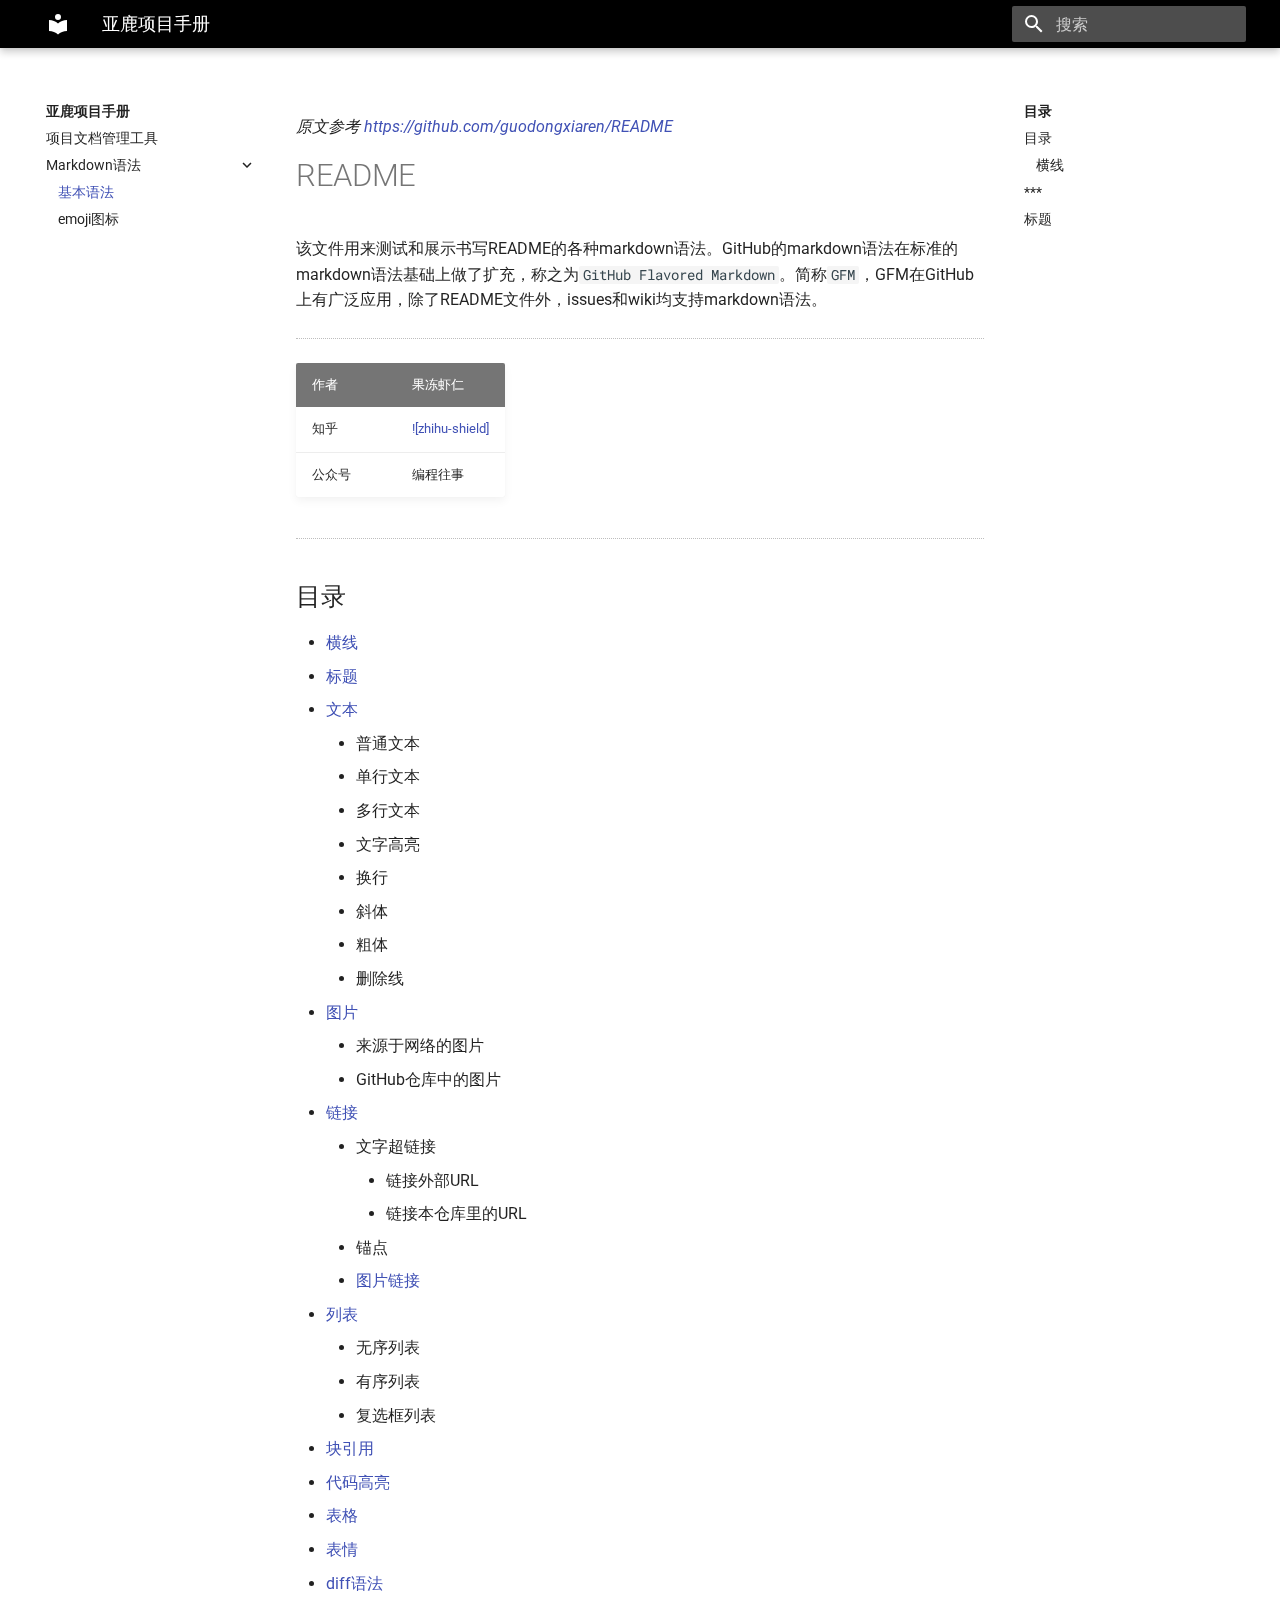
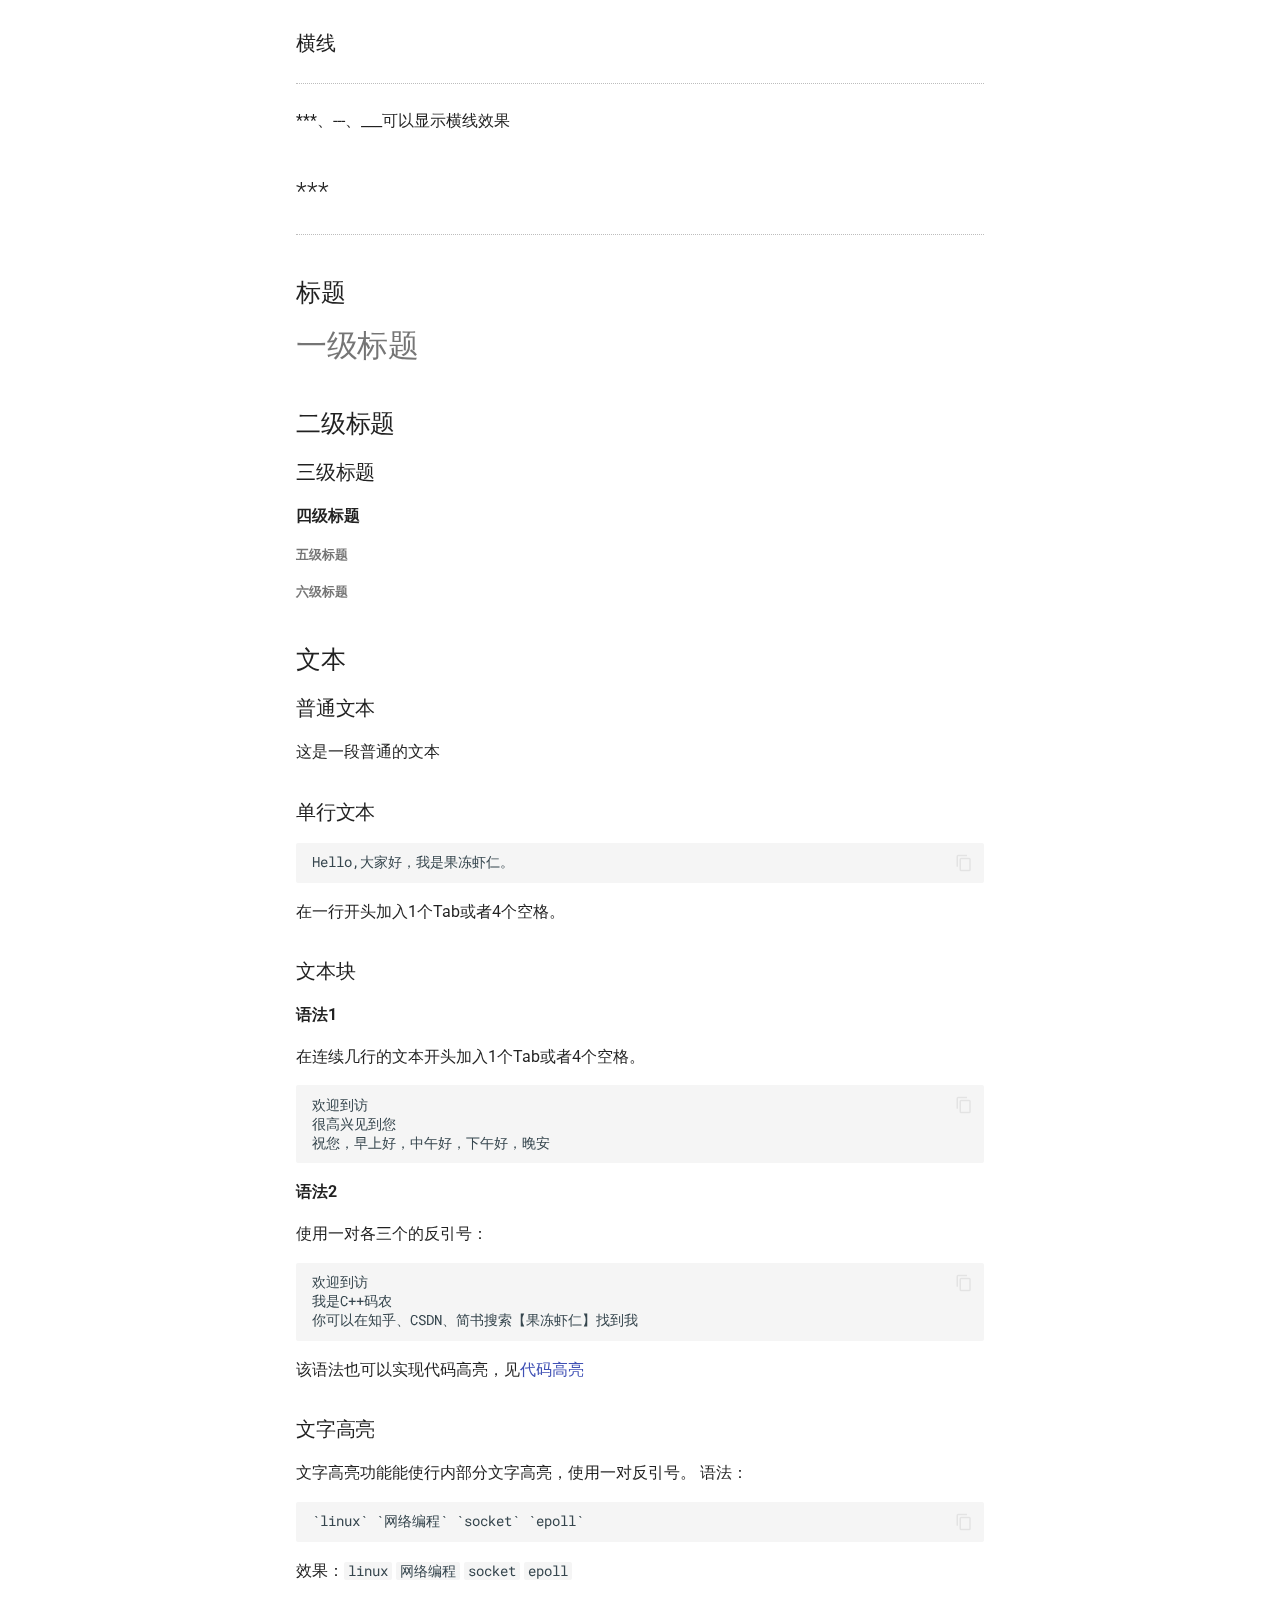
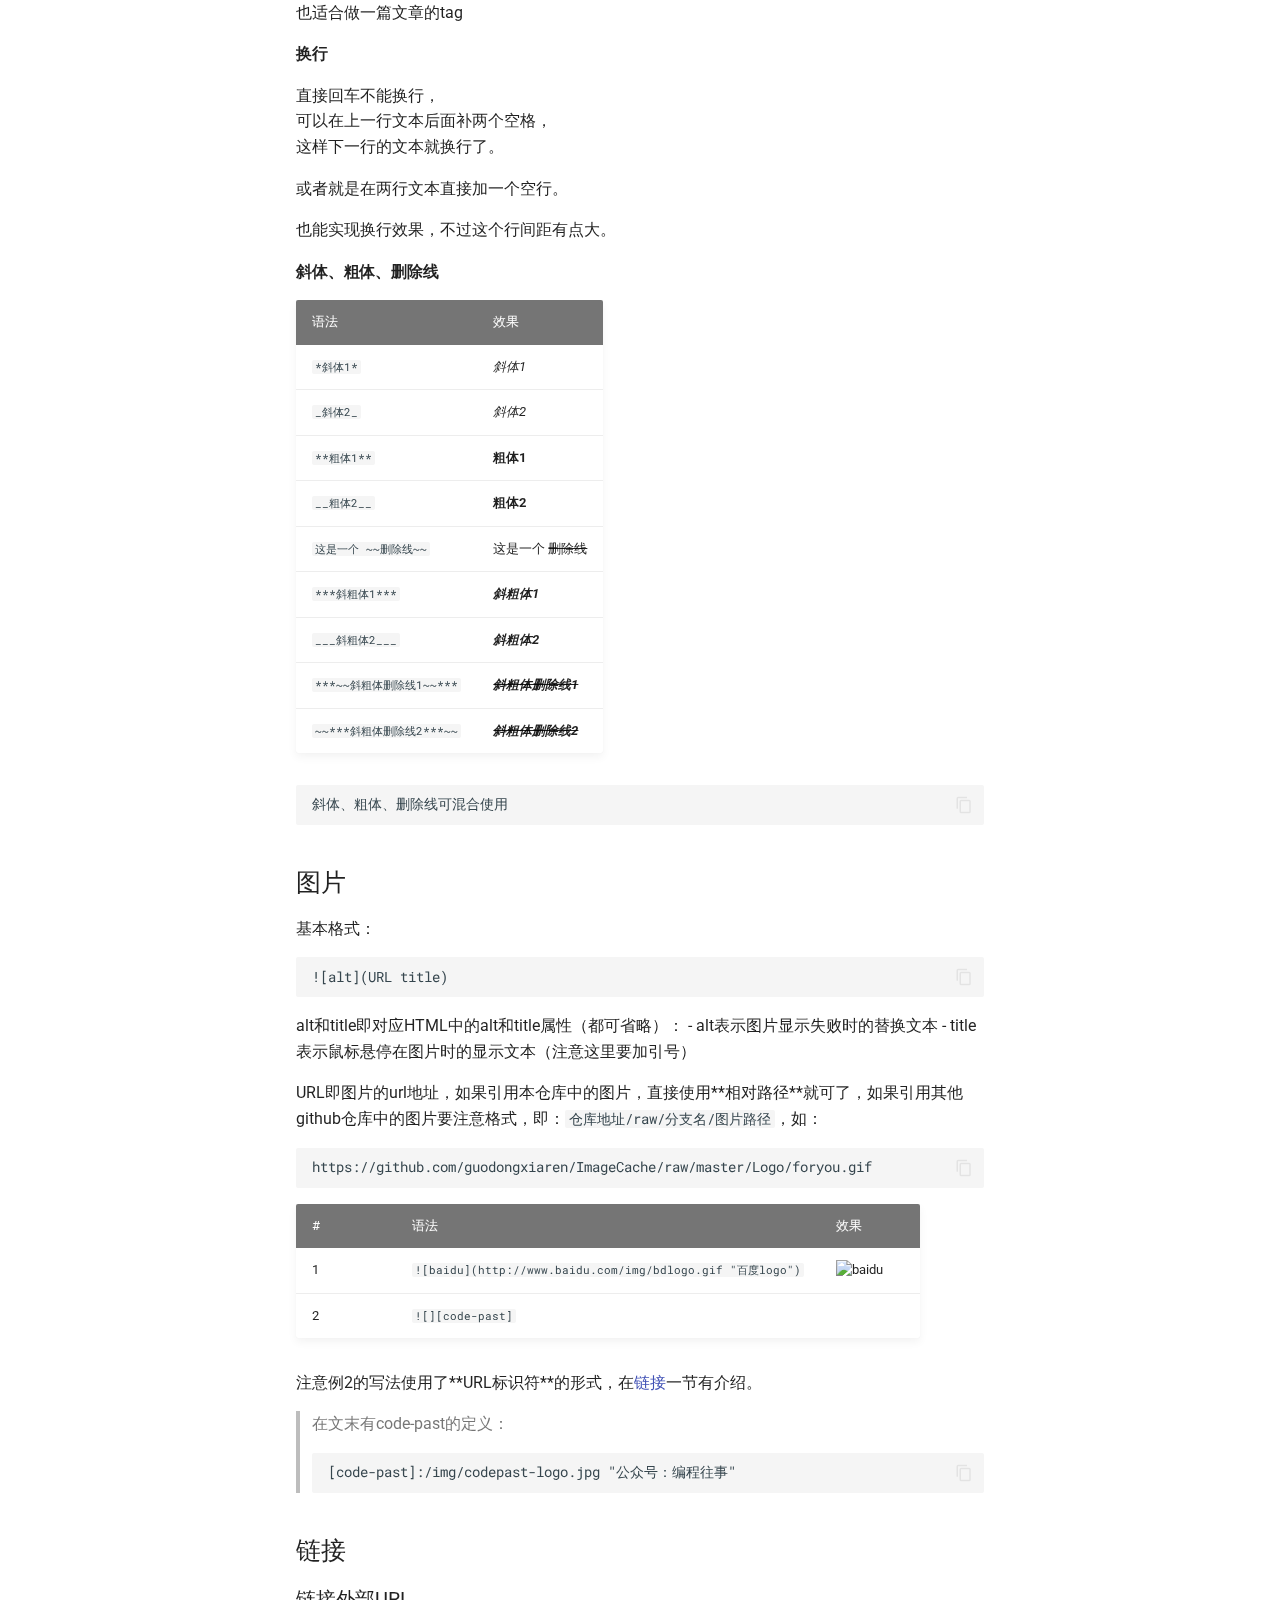
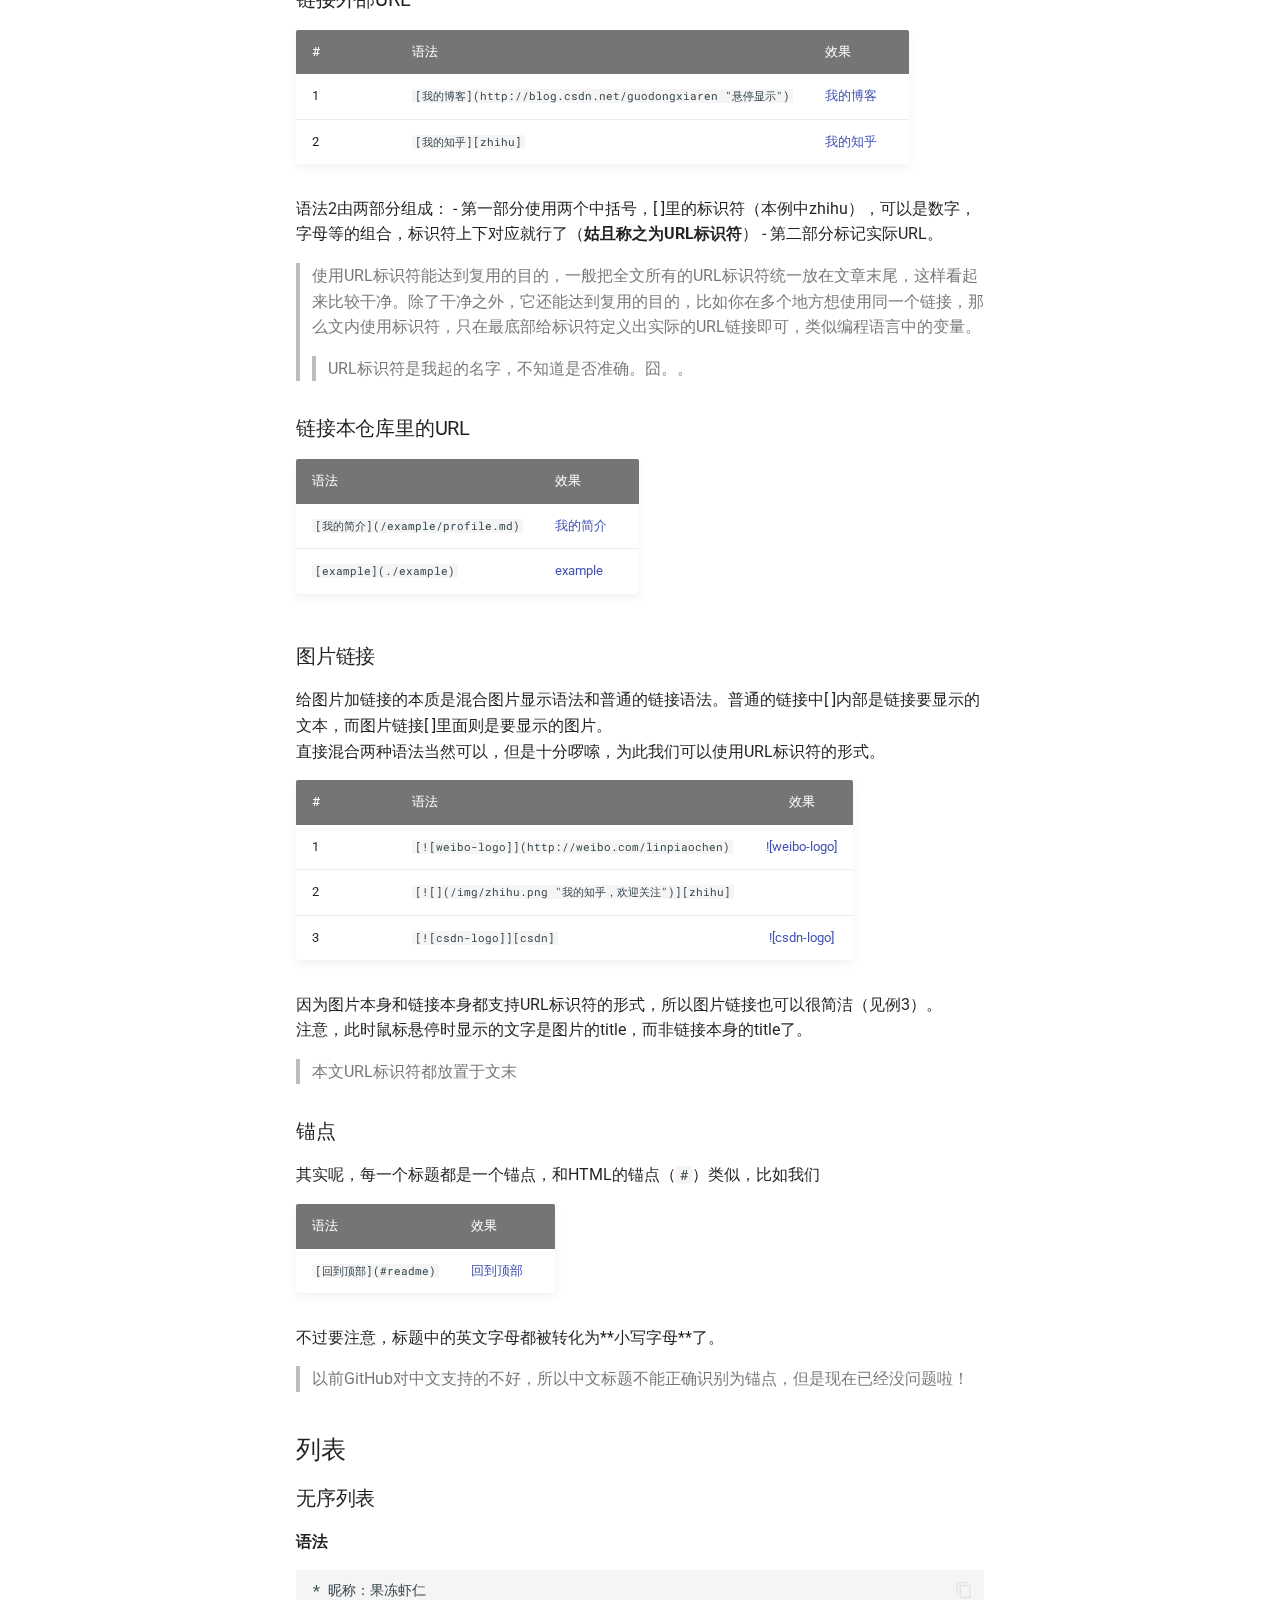
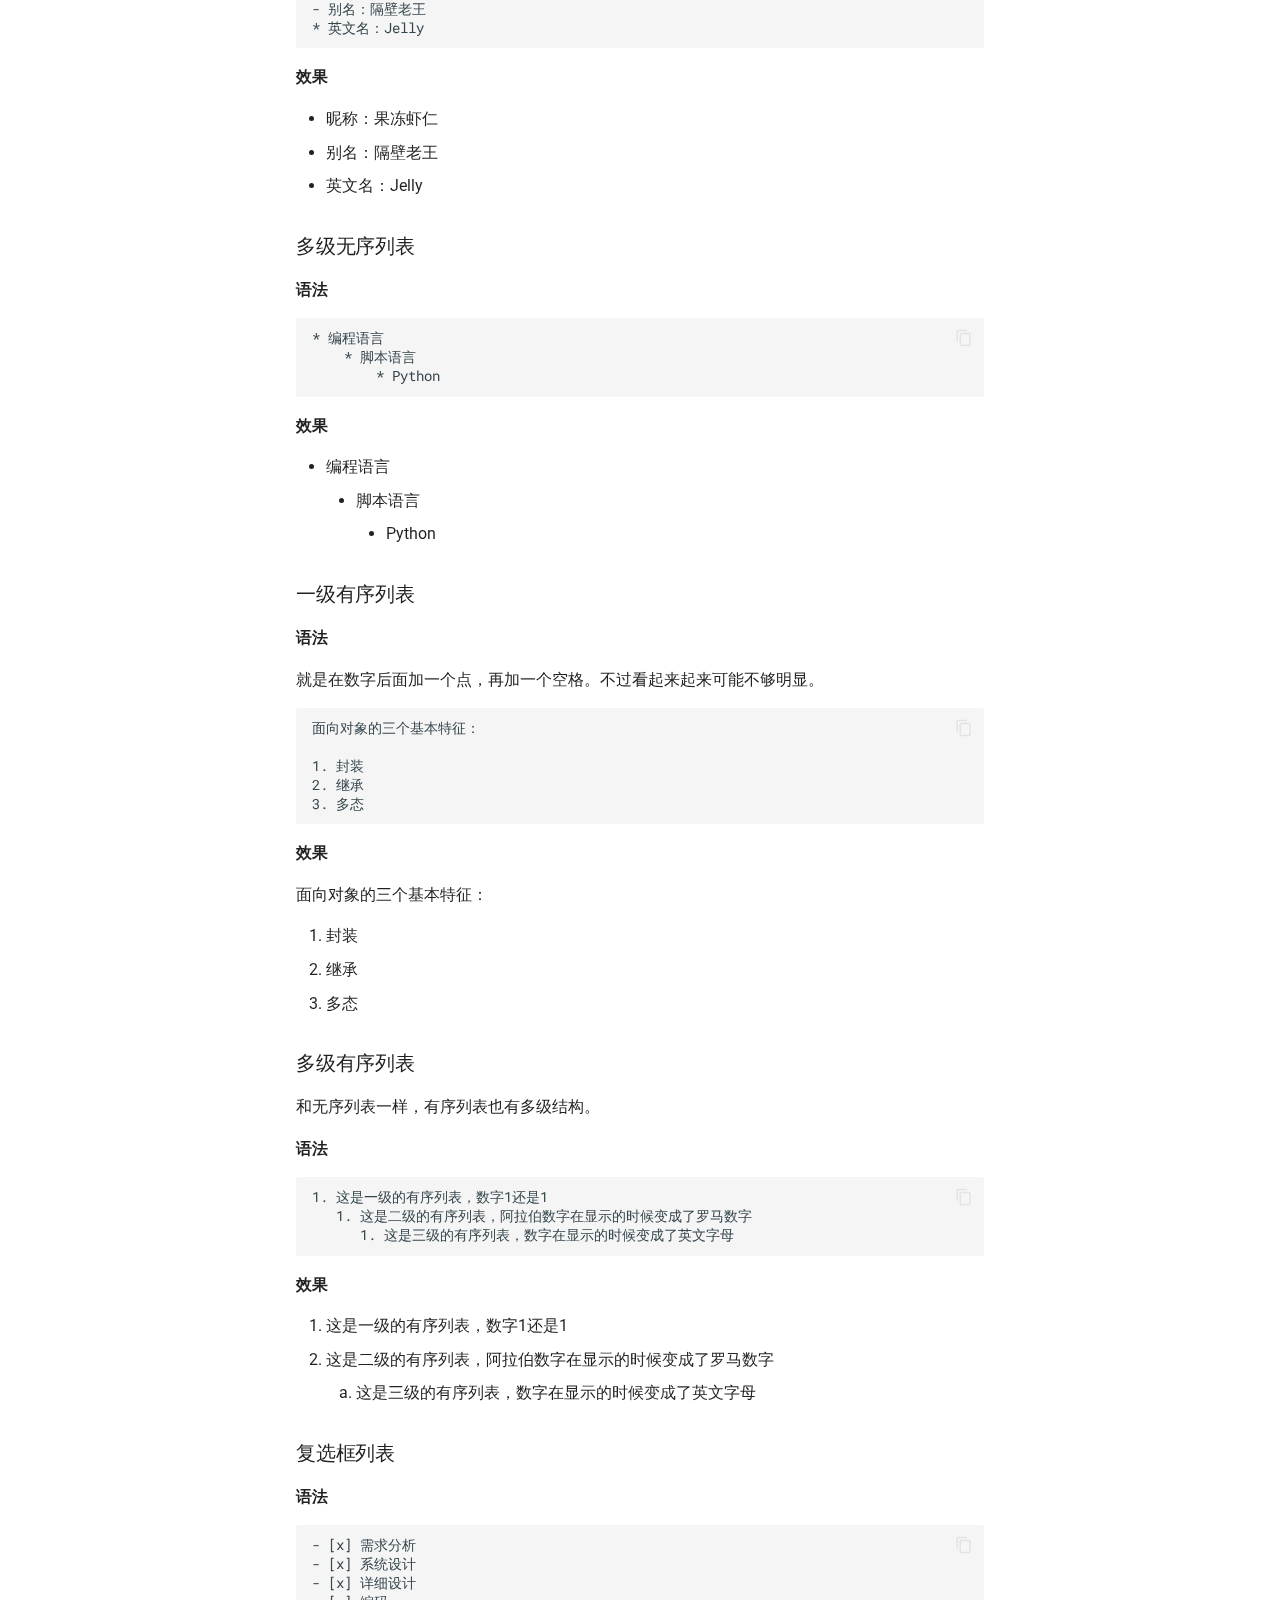
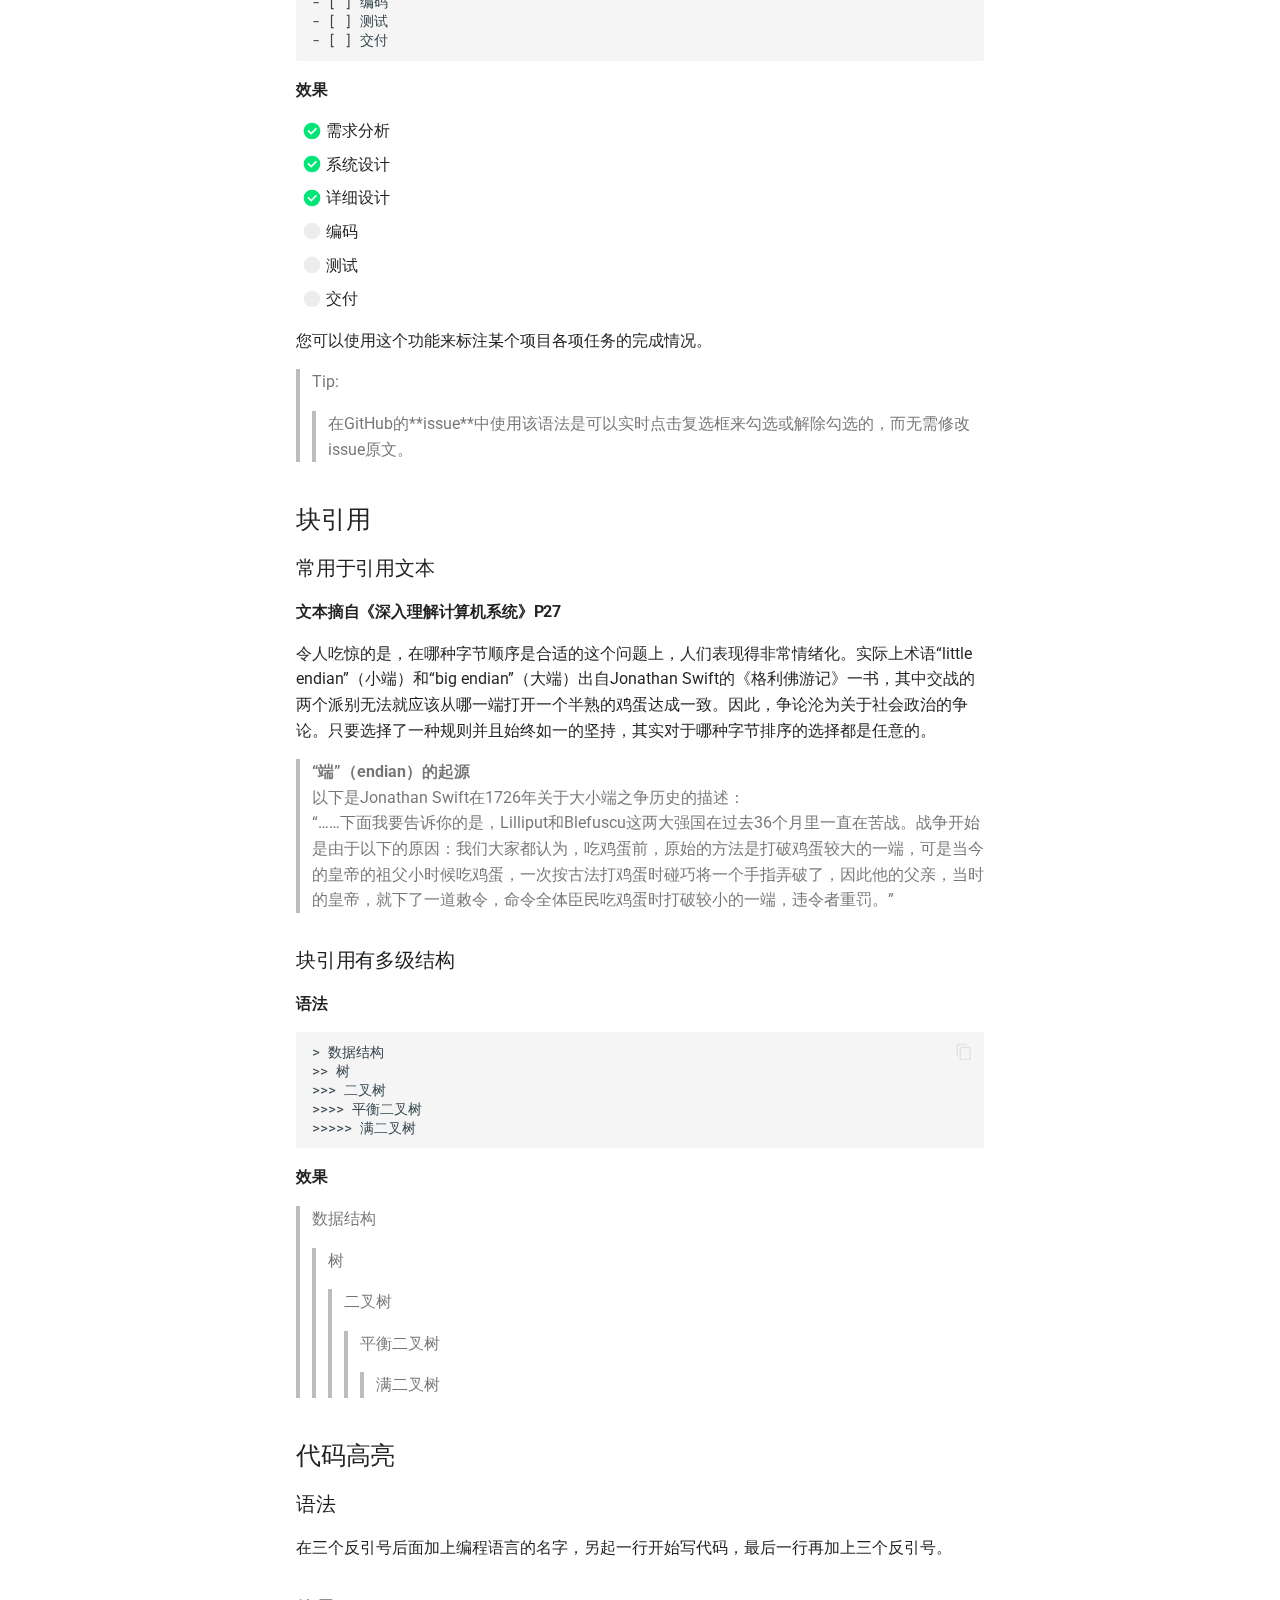
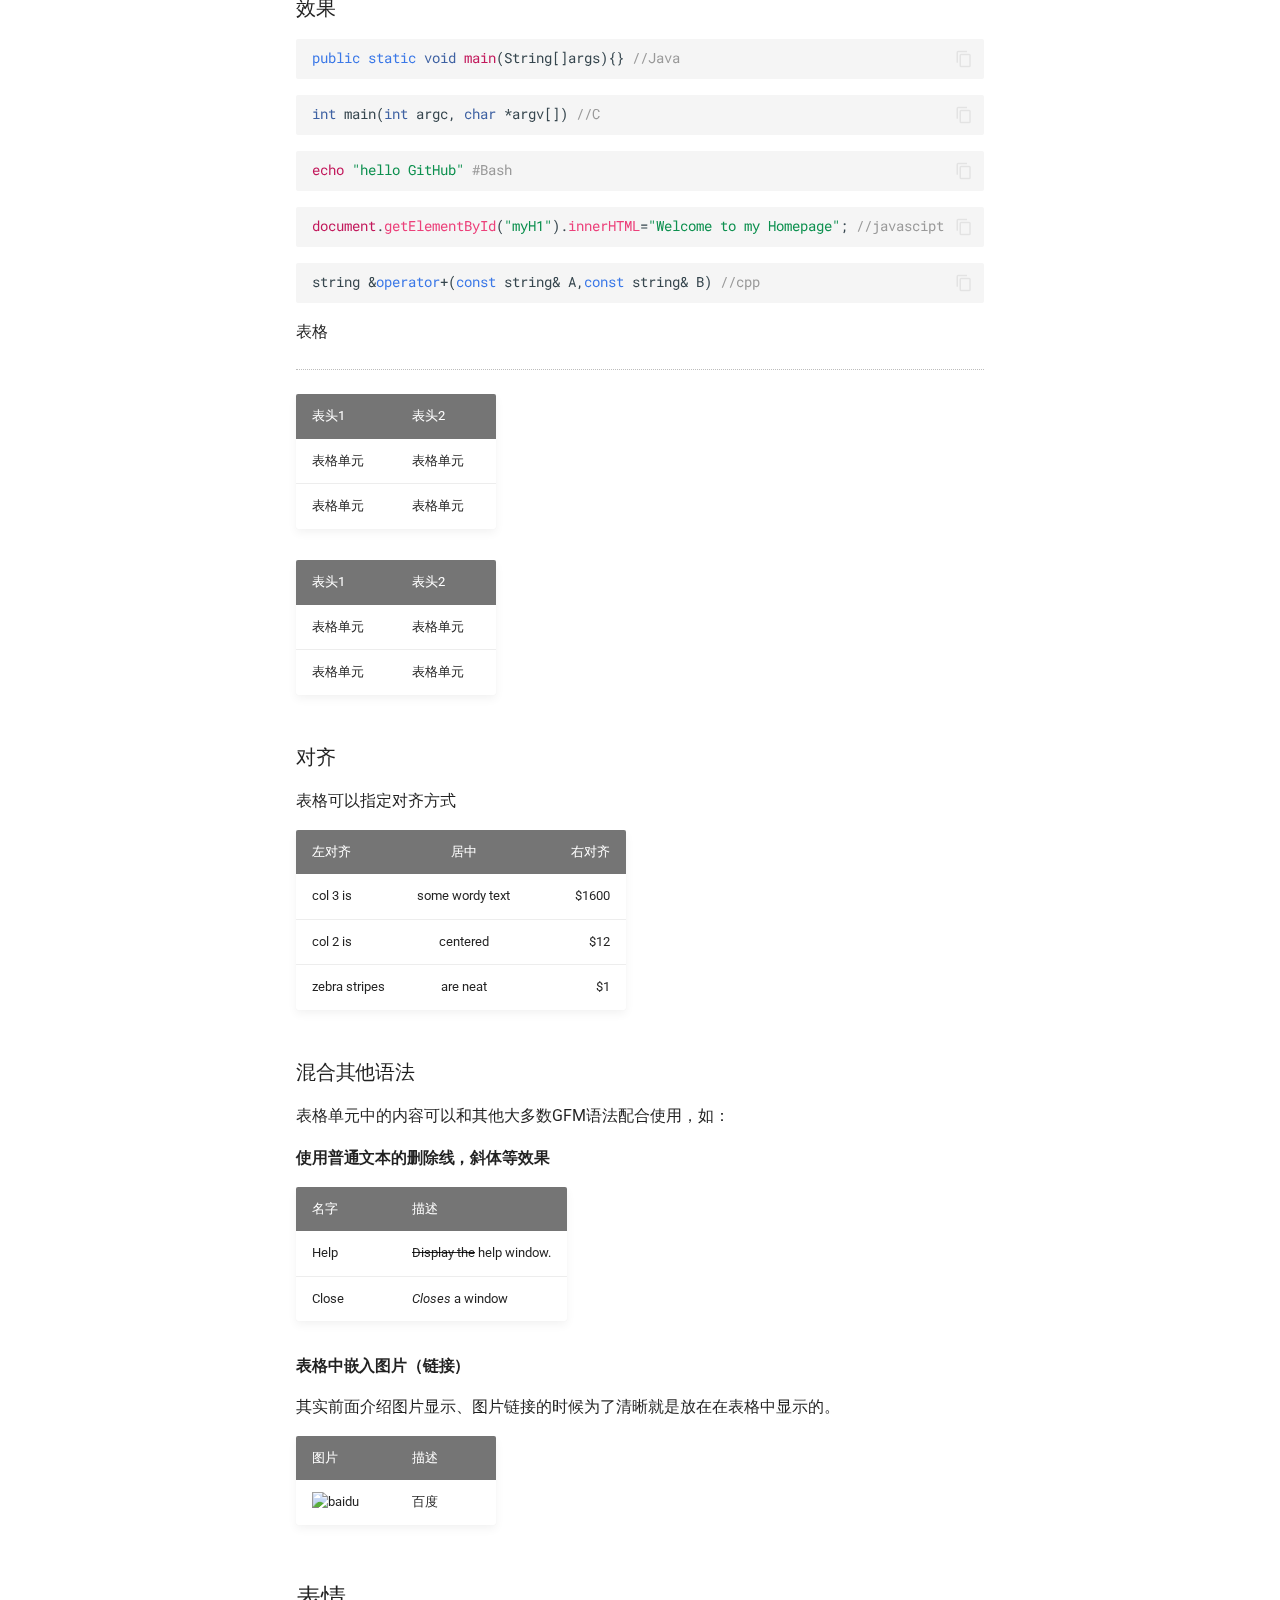
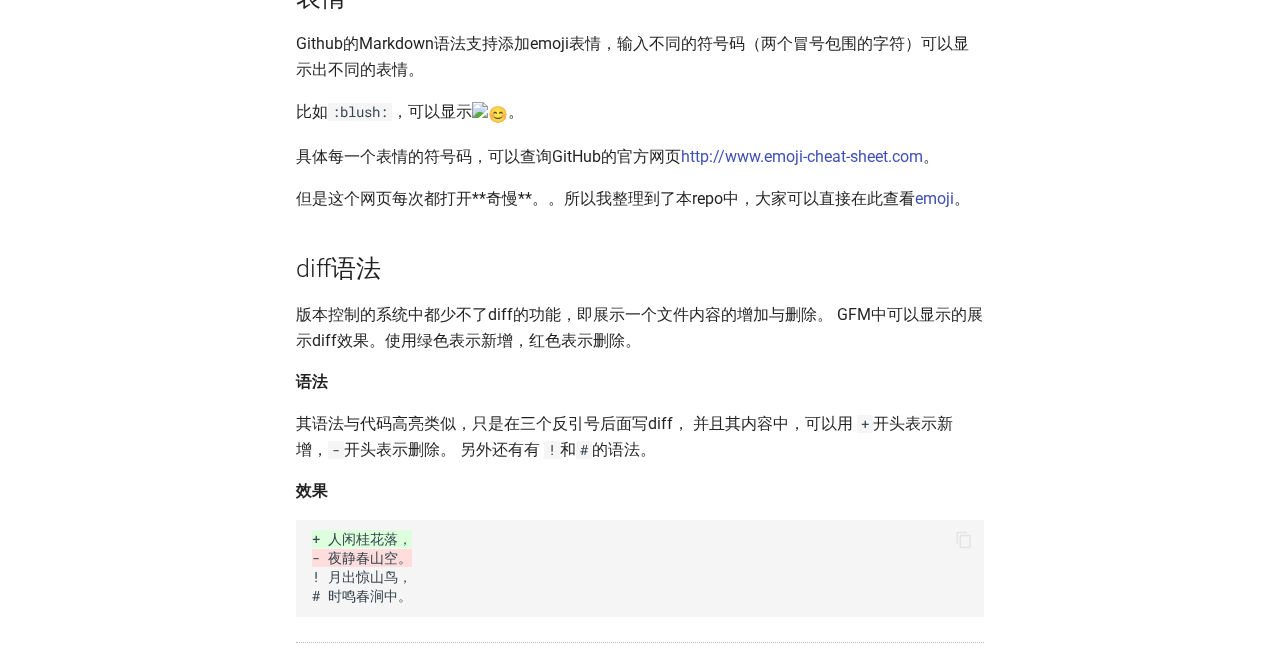
==== commit 97fdd0ec: "Deployed d4fa7f2 with MkDocs version: 1.1" ====
--- a/assets/markdown_syntax/index.html
+++ b/assets/markdown_syntax/index.html
@@ -466,22 +466,18 @@
 
 
 <h4 id="2">语法2<a class="headerlink" href="#2" title="Permanent link">&para;</a></h4>
-<p>使用一对各三个的反引号：</p>
-<div class="codehilite"><pre><span></span><code>欢迎到访
+<p>使用一对各三个的反引号：
+<div class="highlight"><pre><span></span><code>欢迎到访
 我是C++码农
 你可以在知乎、CSDN、简书搜索【果冻虾仁】找到我
 </code></pre></div>
-
-
-<p>该语法也可以实现代码高亮，见<a href="#代码高亮">代码高亮</a></p>
+该语法也可以实现代码高亮，见<a href="#代码高亮">代码高亮</a></p>
 <h3 id="_15">文字高亮<a class="headerlink" href="#_15" title="Permanent link">&para;</a></h3>
 <p>文字高亮功能能使行内部分文字高亮，使用一对反引号。
-语法：</p>
-<div class="codehilite"><pre><span></span><code>`linux` `网络编程` `socket` `epoll` 
-</code></pre></div>
-
-
-<p>效果：<code>linux</code> <code>网络编程</code> <code>socket</code> <code>epoll</code></p>
+语法：
+<div class="highlight"><pre><span></span><code>`linux` `网络编程` `socket` `epoll` 
+</code></pre></div>
+效果：<code>linux</code> <code>网络编程</code> <code>socket</code> <code>epoll</code></p>
 <p>也适合做一篇文章的tag</p>
 <h4 id="_16">换行<a class="headerlink" href="#_16" title="Permanent link">&para;</a></h4>
 <p>直接回车不能换行，<br />
@@ -516,7 +512,7 @@
 </tr>
 <tr>
 <td><code>这是一个 ~~删除线~~</code></td>
-<td>这是一个 ~~删除线~~</td>
+<td>这是一个 <del>删除线</del></td>
 </tr>
 <tr>
 <td><code>***斜粗体1***</code></td>
@@ -528,11 +524,11 @@
 </tr>
 <tr>
 <td><code>***~~斜粗体删除线1~~***</code></td>
-<td><strong><em>~~斜粗体删除线1~~</em></strong></td>
+<td><strong><em><del>斜粗体删除线1</del></em></strong></td>
 </tr>
 <tr>
 <td><code>~~***斜粗体删除线2***~~</code></td>
-<td>~~<strong><em>斜粗体删除线2</em></strong>~~</td>
+<td><del><strong><em>斜粗体删除线2</em></strong></del></td>
 </tr>
 </tbody>
 </table>
@@ -541,19 +537,15 @@
 
 
 <h2 id="_18">图片<a class="headerlink" href="#_18" title="Permanent link">&para;</a></h2>
-<p>基本格式：</p>
-<div class="codehilite"><pre><span></span><code>![alt](URL title)
-</code></pre></div>
-
-
-<p>alt和title即对应HTML中的alt和title属性（都可省略）：
+<p>基本格式：
+<div class="highlight"><pre><span></span><code>![alt](URL title)
+</code></pre></div>
+alt和title即对应HTML中的alt和title属性（都可省略）：
 - alt表示图片显示失败时的替换文本
 - title表示鼠标悬停在图片时的显示文本（注意这里要加引号）</p>
-<p>URL即图片的url地址，如果引用本仓库中的图片，直接使用<strong>相对路径</strong>就可了，如果引用其他github仓库中的图片要注意格式，即：<code>仓库地址/raw/分支名/图片路径</code>，如：</p>
-<div class="codehilite"><pre><span></span><code>https://github.com/guodongxiaren/ImageCache/raw/master/Logo/foryou.gif
-</code></pre></div>
-
-
+<p>URL即图片的url地址，如果引用本仓库中的图片，直接使用**相对路径**就可了，如果引用其他github仓库中的图片要注意格式，即：<code>仓库地址/raw/分支名/图片路径</code>，如：
+<div class="highlight"><pre><span></span><code>https://github.com/guodongxiaren/ImageCache/raw/master/Logo/foryou.gif
+</code></pre></div></p>
 <table>
 <thead>
 <tr>
@@ -575,14 +567,12 @@
 </tr>
 </tbody>
 </table>
-<p>注意例2的写法使用了<strong>URL标识符</strong>的形式，在<a href="#链接">链接</a>一节有介绍。</p>
-<blockquote>
-<p>在文末有code-past的定义：</p>
-</blockquote>
-<div class="codehilite"><pre><span></span><code>[code-past]:/img/codepast-logo.jpg &quot;公众号：编程往事&quot;
-</code></pre></div>
-
-
+<p>注意例2的写法使用了**URL标识符**的形式，在<a href="#链接">链接</a>一节有介绍。</p>
+<blockquote>
+<p>在文末有code-past的定义：
+<div class="highlight"><pre><span></span><code>[code-past]:/img/codepast-logo.jpg &quot;公众号：编程往事&quot;
+</code></pre></div></p>
+</blockquote>
 <h2 id="_19">链接<a class="headerlink" href="#_19" title="Permanent link">&para;</a></h2>
 <h3 id="url">链接外部URL<a class="headerlink" href="#url" title="Permanent link">&para;</a></h3>
 <table>
@@ -684,18 +674,17 @@
 </tr>
 </tbody>
 </table>
-<p>不过要注意，标题中的英文字母都被转化为<strong>小写字母</strong>了。</p>
+<p>不过要注意，标题中的英文字母都被转化为**小写字母**了。</p>
 <blockquote>
 <p>以前GitHub对中文支持的不好，所以中文标题不能正确识别为锚点，但是现在已经没问题啦！</p>
 </blockquote>
 <h2 id="_22">列表<a class="headerlink" href="#_22" title="Permanent link">&para;</a></h2>
 <h3 id="_23">无序列表<a class="headerlink" href="#_23" title="Permanent link">&para;</a></h3>
 <h4 id="_24">语法<a class="headerlink" href="#_24" title="Permanent link">&para;</a></h4>
-<div class="codehilite"><pre><span></span><code>* 昵称：果冻虾仁
+<div class="highlight"><pre><span></span><code>* 昵称：果冻虾仁
 - 别名：隔壁老王
 * 英文名：Jelly
 </code></pre></div>
-
 
 <h4 id="_25">效果<a class="headerlink" href="#_25" title="Permanent link">&para;</a></h4>
 <ul>
@@ -705,11 +694,10 @@
 </ul>
 <h3 id="_26">多级无序列表<a class="headerlink" href="#_26" title="Permanent link">&para;</a></h3>
 <h4 id="_27">语法<a class="headerlink" href="#_27" title="Permanent link">&para;</a></h4>
-<div class="codehilite"><pre><span></span><code>* 编程语言
+<div class="highlight"><pre><span></span><code>* 编程语言
     * 脚本语言
         * Python
 </code></pre></div>
-
 
 <h4 id="_28">效果<a class="headerlink" href="#_28" title="Permanent link">&para;</a></h4>
 <ul>
@@ -723,15 +711,13 @@
 </ul>
 <h3 id="_29">一级有序列表<a class="headerlink" href="#_29" title="Permanent link">&para;</a></h3>
 <h4 id="_30">语法<a class="headerlink" href="#_30" title="Permanent link">&para;</a></h4>
-<p>就是在数字后面加一个点，再加一个空格。不过看起来起来可能不够明显。 </p>
-<div class="codehilite"><pre><span></span><code>面向对象的三个基本特征：
+<p>就是在数字后面加一个点，再加一个空格。不过看起来起来可能不够明显。 
+<div class="highlight"><pre><span></span><code>面向对象的三个基本特征：
 
 1. 封装
 2. 继承
 3. 多态
-</code></pre></div>
-
-
+</code></pre></div></p>
 <h4 id="_31">效果<a class="headerlink" href="#_31" title="Permanent link">&para;</a></h4>
 <p>面向对象的三个基本特征：</p>
 <ol>
@@ -742,11 +728,10 @@
 <h3 id="_32">多级有序列表<a class="headerlink" href="#_32" title="Permanent link">&para;</a></h3>
 <p>和无序列表一样，有序列表也有多级结构。</p>
 <h4 id="_33">语法<a class="headerlink" href="#_33" title="Permanent link">&para;</a></h4>
-<div class="codehilite"><pre><span></span><code>1. 这是一级的有序列表，数字1还是1
+<div class="highlight"><pre><span></span><code>1. 这是一级的有序列表，数字1还是1
    1. 这是二级的有序列表，阿拉伯数字在显示的时候变成了罗马数字
       1. 这是三级的有序列表，数字在显示的时候变成了英文字母
 </code></pre></div>
-
 
 <h4 id="_34">效果<a class="headerlink" href="#_34" title="Permanent link">&para;</a></h4>
 <ol>
@@ -758,7 +743,7 @@
 </ol>
 <h3 id="_35">复选框列表<a class="headerlink" href="#_35" title="Permanent link">&para;</a></h3>
 <h4 id="_36">语法<a class="headerlink" href="#_36" title="Permanent link">&para;</a></h4>
-<div class="codehilite"><pre><span></span><code>- [x] 需求分析
+<div class="highlight"><pre><span></span><code>- [x] 需求分析
 - [x] 系统设计
 - [x] 详细设计
 - [ ] 编码
@@ -766,21 +751,20 @@
 - [ ] 交付
 </code></pre></div>
 
-
 <h4 id="_37">效果<a class="headerlink" href="#_37" title="Permanent link">&para;</a></h4>
-<ul>
-<li>[x] 需求分析</li>
-<li>[x] 系统设计</li>
-<li>[x] 详细设计</li>
-<li>[ ] 编码</li>
-<li>[ ] 测试</li>
-<li>[ ] 交付</li>
+<ul class="task-list">
+<li class="task-list-item"><label class="task-list-control"><input type="checkbox" disabled checked/><span class="task-list-indicator"></span></label> 需求分析</li>
+<li class="task-list-item"><label class="task-list-control"><input type="checkbox" disabled checked/><span class="task-list-indicator"></span></label> 系统设计</li>
+<li class="task-list-item"><label class="task-list-control"><input type="checkbox" disabled checked/><span class="task-list-indicator"></span></label> 详细设计</li>
+<li class="task-list-item"><label class="task-list-control"><input type="checkbox" disabled/><span class="task-list-indicator"></span></label> 编码</li>
+<li class="task-list-item"><label class="task-list-control"><input type="checkbox" disabled/><span class="task-list-indicator"></span></label> 测试</li>
+<li class="task-list-item"><label class="task-list-control"><input type="checkbox" disabled/><span class="task-list-indicator"></span></label> 交付</li>
 </ul>
 <p>您可以使用这个功能来标注某个项目各项任务的完成情况。</p>
 <blockquote>
 <p>Tip:</p>
 <blockquote>
-<p>在GitHub的<strong>issue</strong>中使用该语法是可以实时点击复选框来勾选或解除勾选的，而无需修改issue原文。</p>
+<p>在GitHub的**issue**中使用该语法是可以实时点击复选框来勾选或解除勾选的，而无需修改issue原文。</p>
 </blockquote>
 </blockquote>
 <h2 id="_38">块引用<a class="headerlink" href="#_38" title="Permanent link">&para;</a></h2>
@@ -794,14 +778,13 @@
 </blockquote>
 <h3 id="_40">块引用有多级结构<a class="headerlink" href="#_40" title="Permanent link">&para;</a></h3>
 <h4 id="_41">语法<a class="headerlink" href="#_41" title="Permanent link">&para;</a></h4>
-<div class="codehilite"><pre><span></span><code>&gt; 数据结构
+<div class="highlight"><pre><span></span><code>&gt; 数据结构
 &gt;&gt; 树
 &gt;&gt;&gt; 二叉树
 &gt;&gt;&gt;&gt; 平衡二叉树
 &gt;&gt;&gt;&gt;&gt; 满二叉树
 </code></pre></div>
 
-
 <h4 id="_42">效果<a class="headerlink" href="#_42" title="Permanent link">&para;</a></h4>
 <blockquote>
 <p>数据结构</p>
@@ -822,27 +805,18 @@
 <h3 id="_44">语法<a class="headerlink" href="#_44" title="Permanent link">&para;</a></h3>
 <p>在三个反引号后面加上编程语言的名字，另起一行开始写代码，最后一行再加上三个反引号。</p>
 <h3 id="_45">效果<a class="headerlink" href="#_45" title="Permanent link">&para;</a></h3>
-<div class="codehilite"><pre><span></span><code><span class="kd">public</span> <span class="kd">static</span> <span class="kt">void</span> <span class="nf">main</span><span class="p">(</span><span class="n">String</span><span class="o">[]</span><span class="n">args</span><span class="p">){}</span> <span class="c1">//Java</span>
-</code></pre></div>
-
-
-<div class="codehilite"><pre><span></span><code><span class="kt">int</span> <span class="n">main</span><span class="p">(</span><span class="kt">int</span> <span class="n">argc</span><span class="p">,</span> <span class="kt">char</span> <span class="o">*</span><span class="n">argv</span><span class="p">[])</span> <span class="c1">//C</span>
-</code></pre></div>
-
-
-<div class="codehilite"><pre><span></span><code><span class="nb">echo</span> <span class="s2">&quot;hello GitHub&quot;</span> <span class="c1">#Bash</span>
-</code></pre></div>
-
-
-<div class="codehilite"><pre><span></span><code><span class="nb">document</span><span class="p">.</span><span class="nx">getElementById</span><span class="p">(</span><span class="s2">&quot;myH1&quot;</span><span class="p">).</span><span class="nx">innerHTML</span><span class="o">=</span><span class="s2">&quot;Welcome to my Homepage&quot;</span><span class="p">;</span> <span class="c1">//javascipt</span>
-</code></pre></div>
-
-
-<div class="codehilite"><pre><span></span><code><span class="n">string</span> <span class="o">&amp;</span><span class="k">operator</span><span class="o">+</span><span class="p">(</span><span class="k">const</span> <span class="n">string</span><span class="o">&amp;</span> <span class="n">A</span><span class="p">,</span><span class="k">const</span> <span class="n">string</span><span class="o">&amp;</span> <span class="n">B</span><span class="p">)</span> <span class="c1">//cpp</span>
-</code></pre></div>
-
-
-<h2 id="_46">表格<a class="headerlink" href="#_46" title="Permanent link">&para;</a></h2>
+<p><div class="highlight"><pre><span></span><code><span class="kd">public</span> <span class="kd">static</span> <span class="kt">void</span> <span class="nf">main</span><span class="p">(</span><span class="n">String</span><span class="o">[]</span><span class="n">args</span><span class="p">){}</span> <span class="c1">//Java</span>
+</code></pre></div>
+<div class="highlight"><pre><span></span><code><span class="kt">int</span> <span class="n">main</span><span class="p">(</span><span class="kt">int</span> <span class="n">argc</span><span class="p">,</span> <span class="kt">char</span> <span class="o">*</span><span class="n">argv</span><span class="p">[])</span> <span class="c1">//C</span>
+</code></pre></div>
+<div class="highlight"><pre><span></span><code><span class="nb">echo</span> <span class="s2">&quot;hello GitHub&quot;</span> <span class="c1">#Bash</span>
+</code></pre></div>
+<div class="highlight"><pre><span></span><code><span class="nb">document</span><span class="p">.</span><span class="nx">getElementById</span><span class="p">(</span><span class="s2">&quot;myH1&quot;</span><span class="p">).</span><span class="nx">innerHTML</span><span class="o">=</span><span class="s2">&quot;Welcome to my Homepage&quot;</span><span class="p">;</span> <span class="c1">//javascipt</span>
+</code></pre></div>
+<div class="highlight"><pre><span></span><code><span class="n">string</span> <span class="o">&amp;</span><span class="k">operator</span><span class="o">+</span><span class="p">(</span><span class="k">const</span> <span class="n">string</span><span class="o">&amp;</span> <span class="n">A</span><span class="p">,</span><span class="k">const</span> <span class="n">string</span><span class="o">&amp;</span> <span class="n">B</span><span class="p">)</span> <span class="c1">//cpp</span>
+</code></pre></div>
+表格</p>
+<hr />
 <table>
 <thead>
 <tr>
@@ -879,7 +853,7 @@
 </tr>
 </tbody>
 </table>
-<h3 id="_47">对齐<a class="headerlink" href="#_47" title="Permanent link">&para;</a></h3>
+<h3 id="_46">对齐<a class="headerlink" href="#_46" title="Permanent link">&para;</a></h3>
 <p>表格可以指定对齐方式</p>
 <table>
 <thead>
@@ -907,9 +881,9 @@
 </tr>
 </tbody>
 </table>
-<h3 id="_48">混合其他语法<a class="headerlink" href="#_48" title="Permanent link">&para;</a></h3>
+<h3 id="_47">混合其他语法<a class="headerlink" href="#_47" title="Permanent link">&para;</a></h3>
 <p>表格单元中的内容可以和其他大多数GFM语法配合使用，如：  </p>
-<h4 id="_49">使用普通文本的删除线，斜体等效果<a class="headerlink" href="#_49" title="Permanent link">&para;</a></h4>
+<h4 id="_48">使用普通文本的删除线，斜体等效果<a class="headerlink" href="#_48" title="Permanent link">&para;</a></h4>
 <table>
 <thead>
 <tr>
@@ -920,7 +894,7 @@
 <tbody>
 <tr>
 <td>Help</td>
-<td>~~Display the~~ help window.</td>
+<td><del>Display the</del> help window.</td>
 </tr>
 <tr>
 <td>Close</td>
@@ -928,7 +902,7 @@
 </tr>
 </tbody>
 </table>
-<h4 id="_50">表格中嵌入图片（链接）<a class="headerlink" href="#_50" title="Permanent link">&para;</a></h4>
+<h4 id="_49">表格中嵌入图片（链接）<a class="headerlink" href="#_49" title="Permanent link">&para;</a></h4>
 <p>其实前面介绍图片显示、图片链接的时候为了清晰就是放在在表格中显示的。</p>
 <table>
 <thead>
@@ -944,25 +918,24 @@
 </tr>
 </tbody>
 </table>
-<h2 id="_51">表情<a class="headerlink" href="#_51" title="Permanent link">&para;</a></h2>
+<h2 id="_50">表情<a class="headerlink" href="#_50" title="Permanent link">&para;</a></h2>
 <p>Github的Markdown语法支持添加emoji表情，输入不同的符号码（两个冒号包围的字符）可以显示出不同的表情。</p>
-<p>比如<code>:blush:</code>，可以显示:blush:。</p>
+<p>比如<code>:blush:</code>，可以显示<img alt="😊" class="twemoji" src="https://twemoji.maxcdn.com/v/latest/svg/1f60a.svg" title=":blush:" />。</p>
 <p>具体每一个表情的符号码，可以查询GitHub的官方网页<a href="http://www.emoji-cheat-sheet.com">http://www.emoji-cheat-sheet.com</a>。</p>
-<p>但是这个网页每次都打开<strong>奇慢</strong>。。所以我整理到了本repo中，大家可以直接在此查看<a href="emoji/">emoji</a>。</p>
+<p>但是这个网页每次都打开**奇慢**。。所以我整理到了本repo中，大家可以直接在此查看<a href="emoji/">emoji</a>。</p>
 <h2 id="diff">diff语法<a class="headerlink" href="#diff" title="Permanent link">&para;</a></h2>
 <p>版本控制的系统中都少不了diff的功能，即展示一个文件内容的增加与删除。
 GFM中可以显示的展示diff效果。使用绿色表示新增，红色表示删除。</p>
-<h4 id="_52">语法<a class="headerlink" href="#_52" title="Permanent link">&para;</a></h4>
+<h4 id="_51">语法<a class="headerlink" href="#_51" title="Permanent link">&para;</a></h4>
 <p>其语法与代码高亮类似，只是在三个反引号后面写diff，
 并且其内容中，可以用 <code>+</code>开头表示新增，<code>-</code>开头表示删除。
 另外还有有 <code>!</code>和<code>#</code>的语法。</p>
-<h4 id="_53">效果<a class="headerlink" href="#_53" title="Permanent link">&para;</a></h4>
-<div class="codehilite"><pre><span></span><code><span class="gi">+ 人闲桂花落，</span>
+<h4 id="_52">效果<a class="headerlink" href="#_52" title="Permanent link">&para;</a></h4>
+<div class="highlight"><pre><span></span><code><span class="gi">+ 人闲桂花落，</span>
 <span class="gd">- 夜静春山空。</span>
 <span class="gs">! 月出惊山鸟，</span>
 # 时鸣春涧中。
 </code></pre></div>
-
 
 <hr />
                 
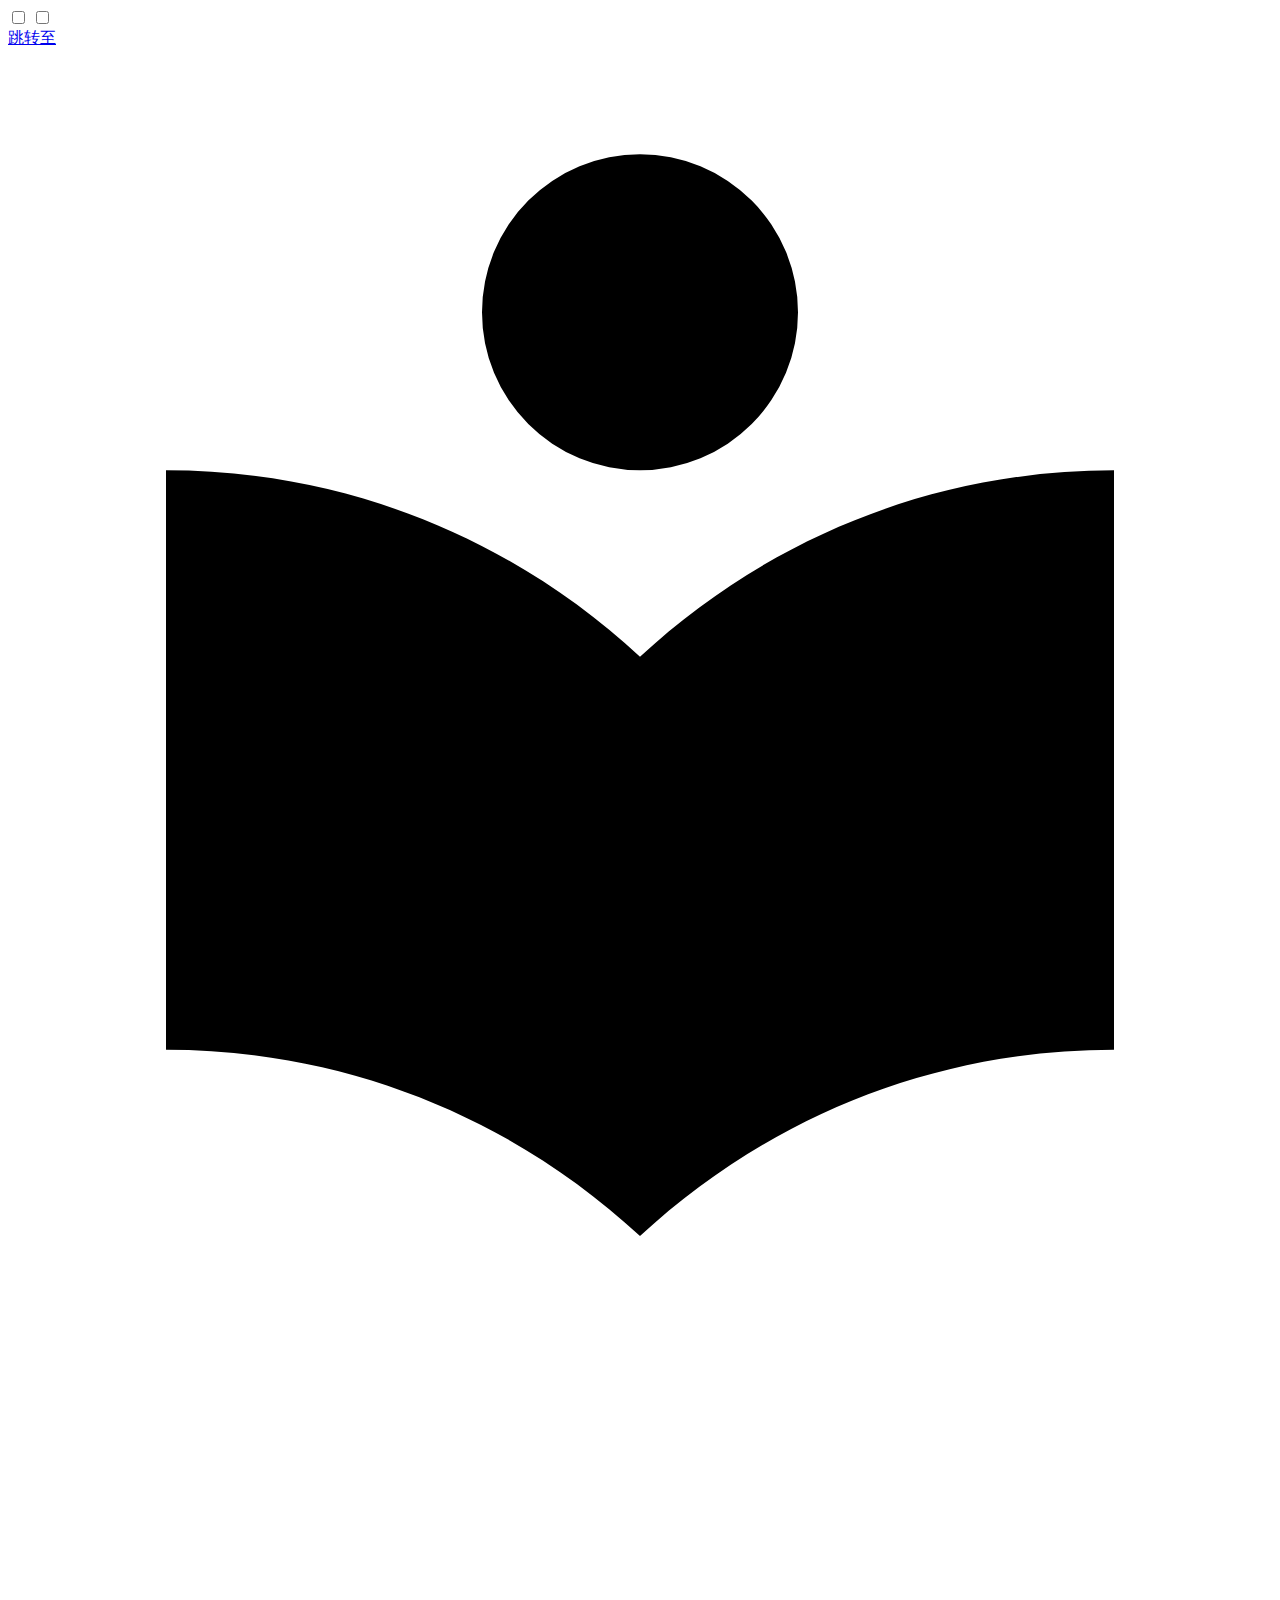
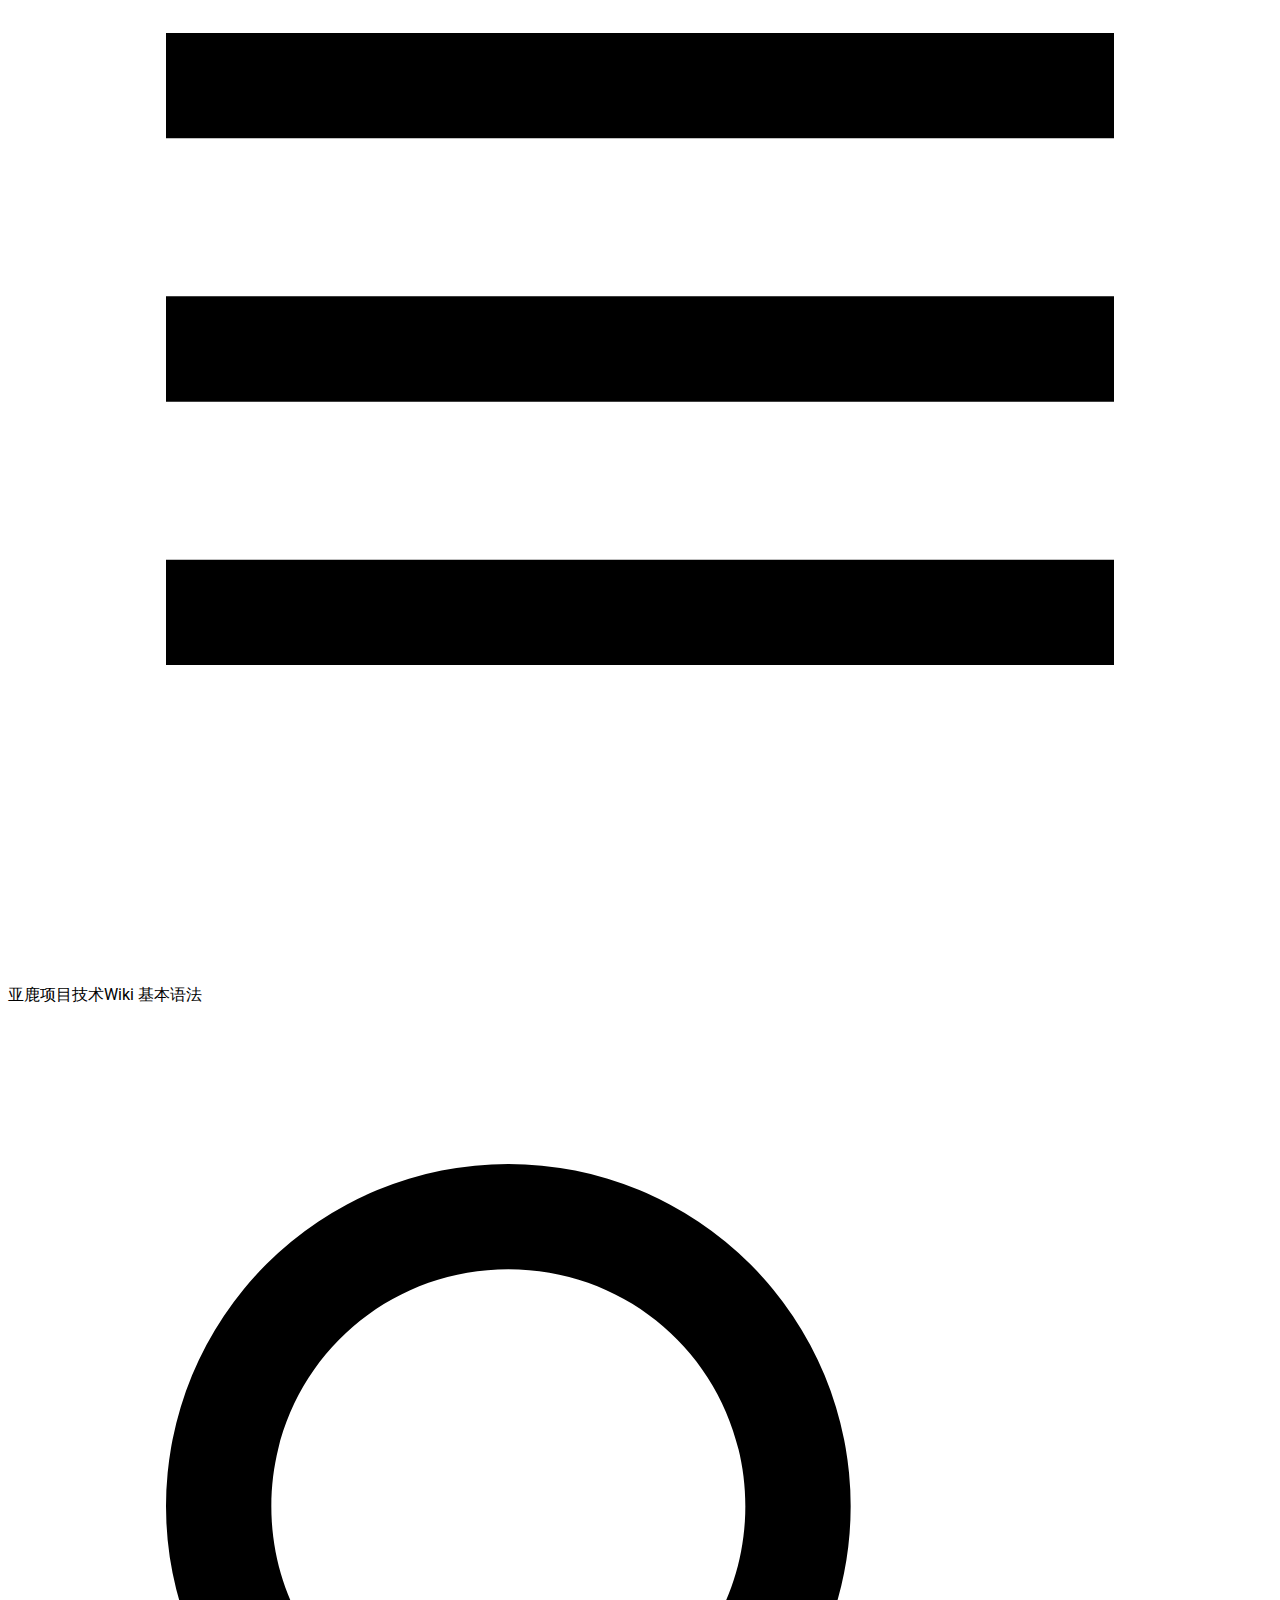
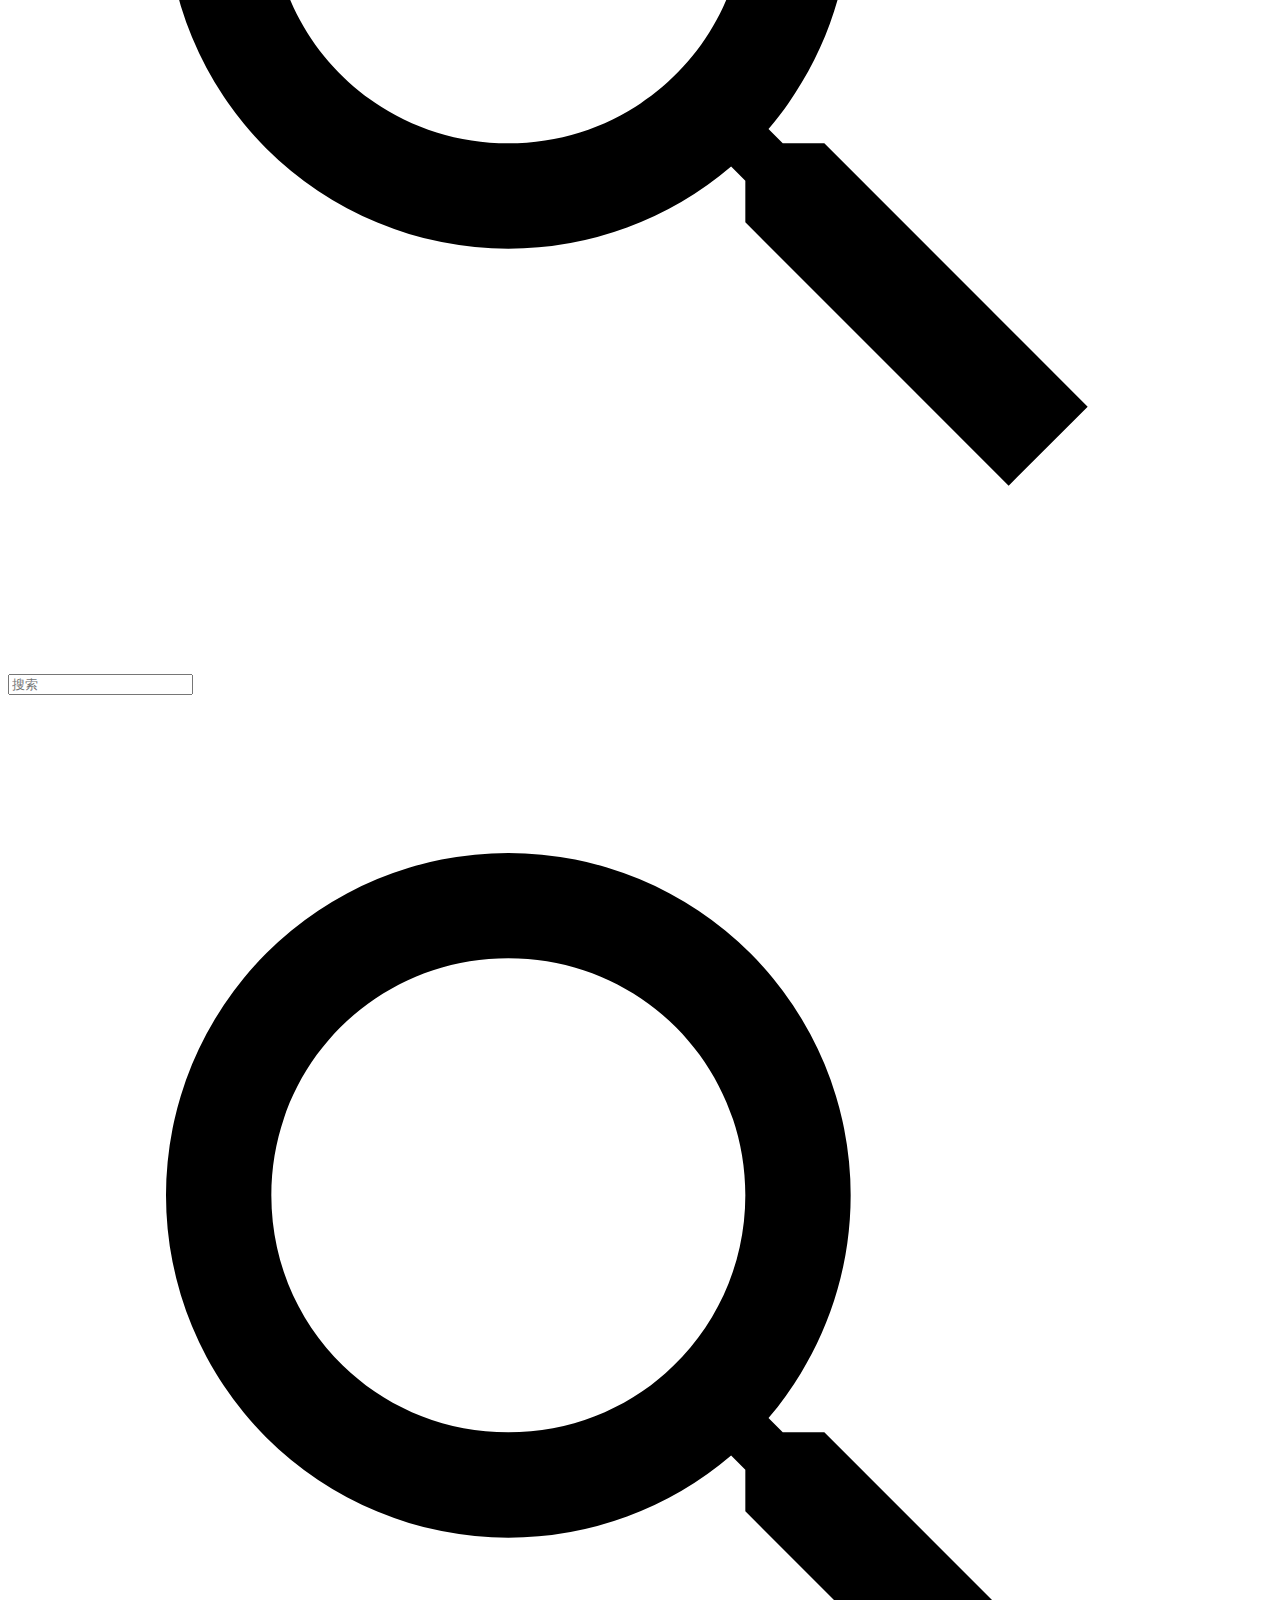
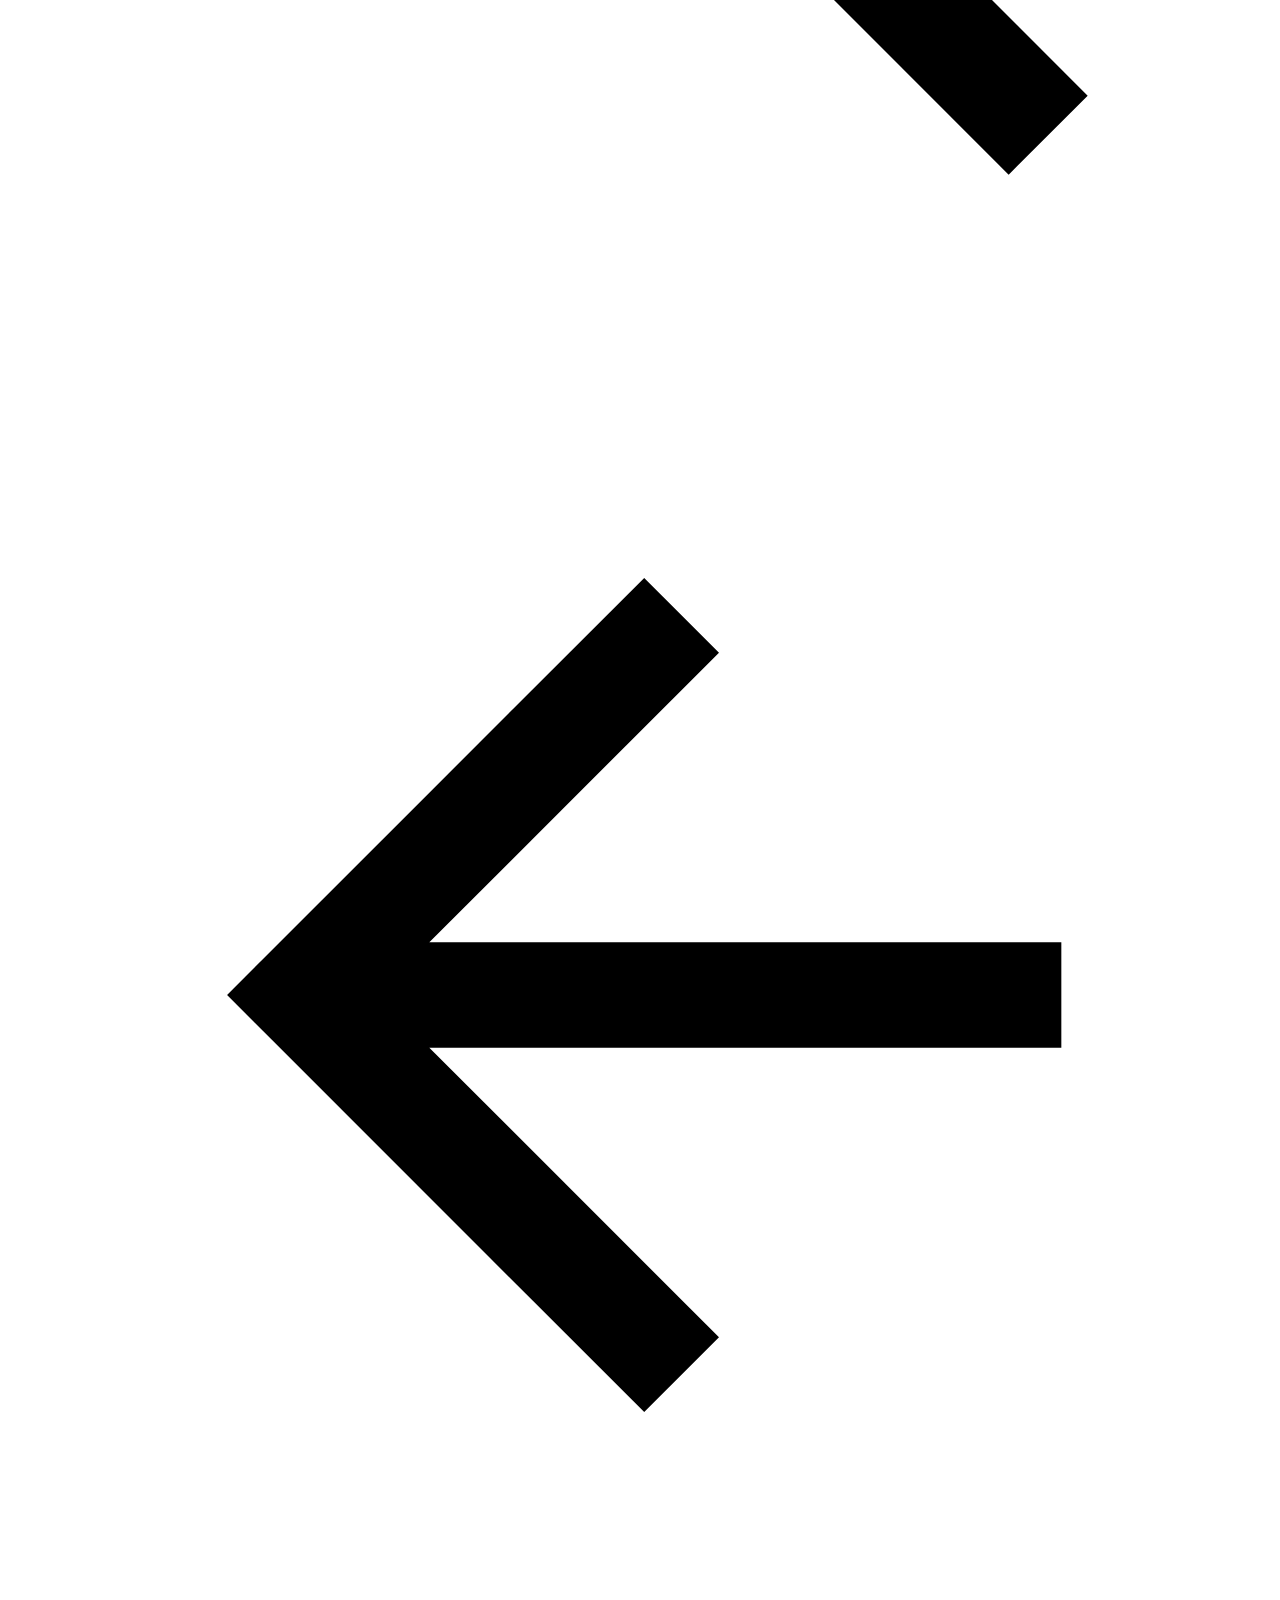
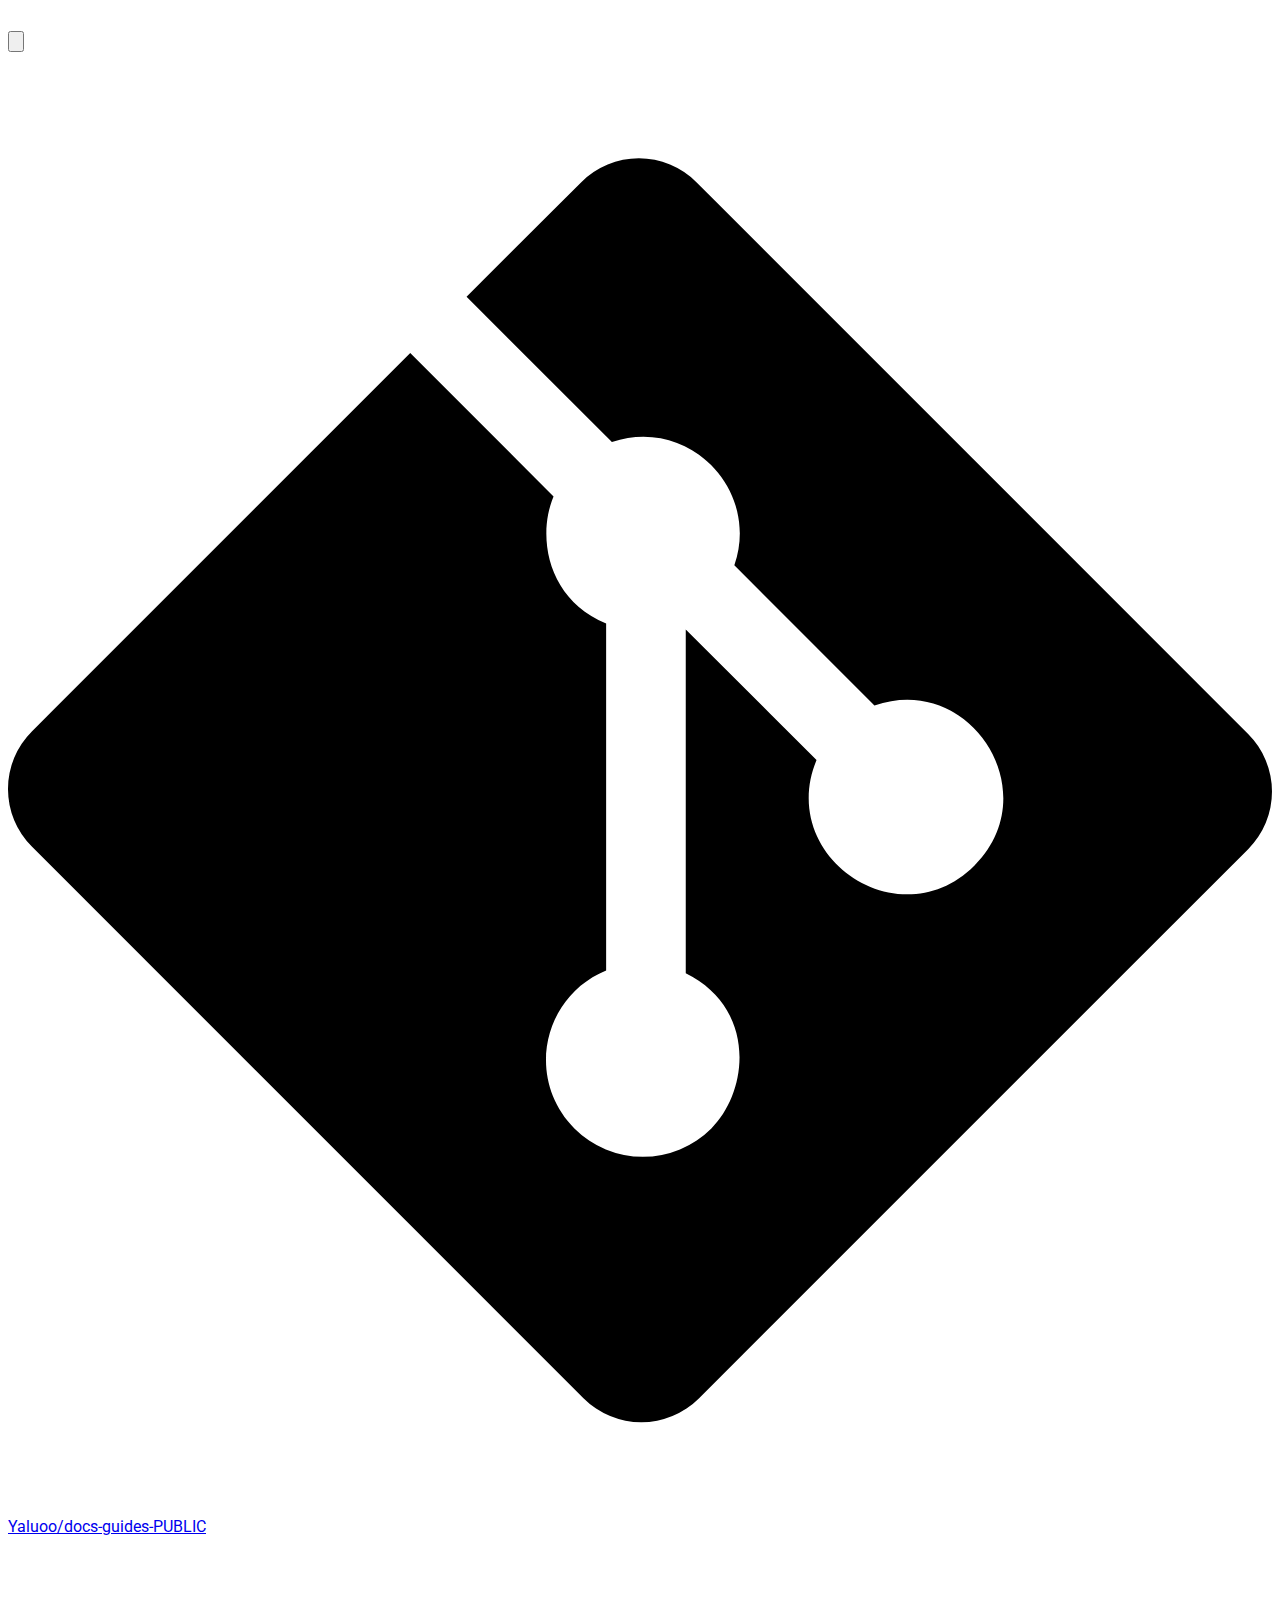
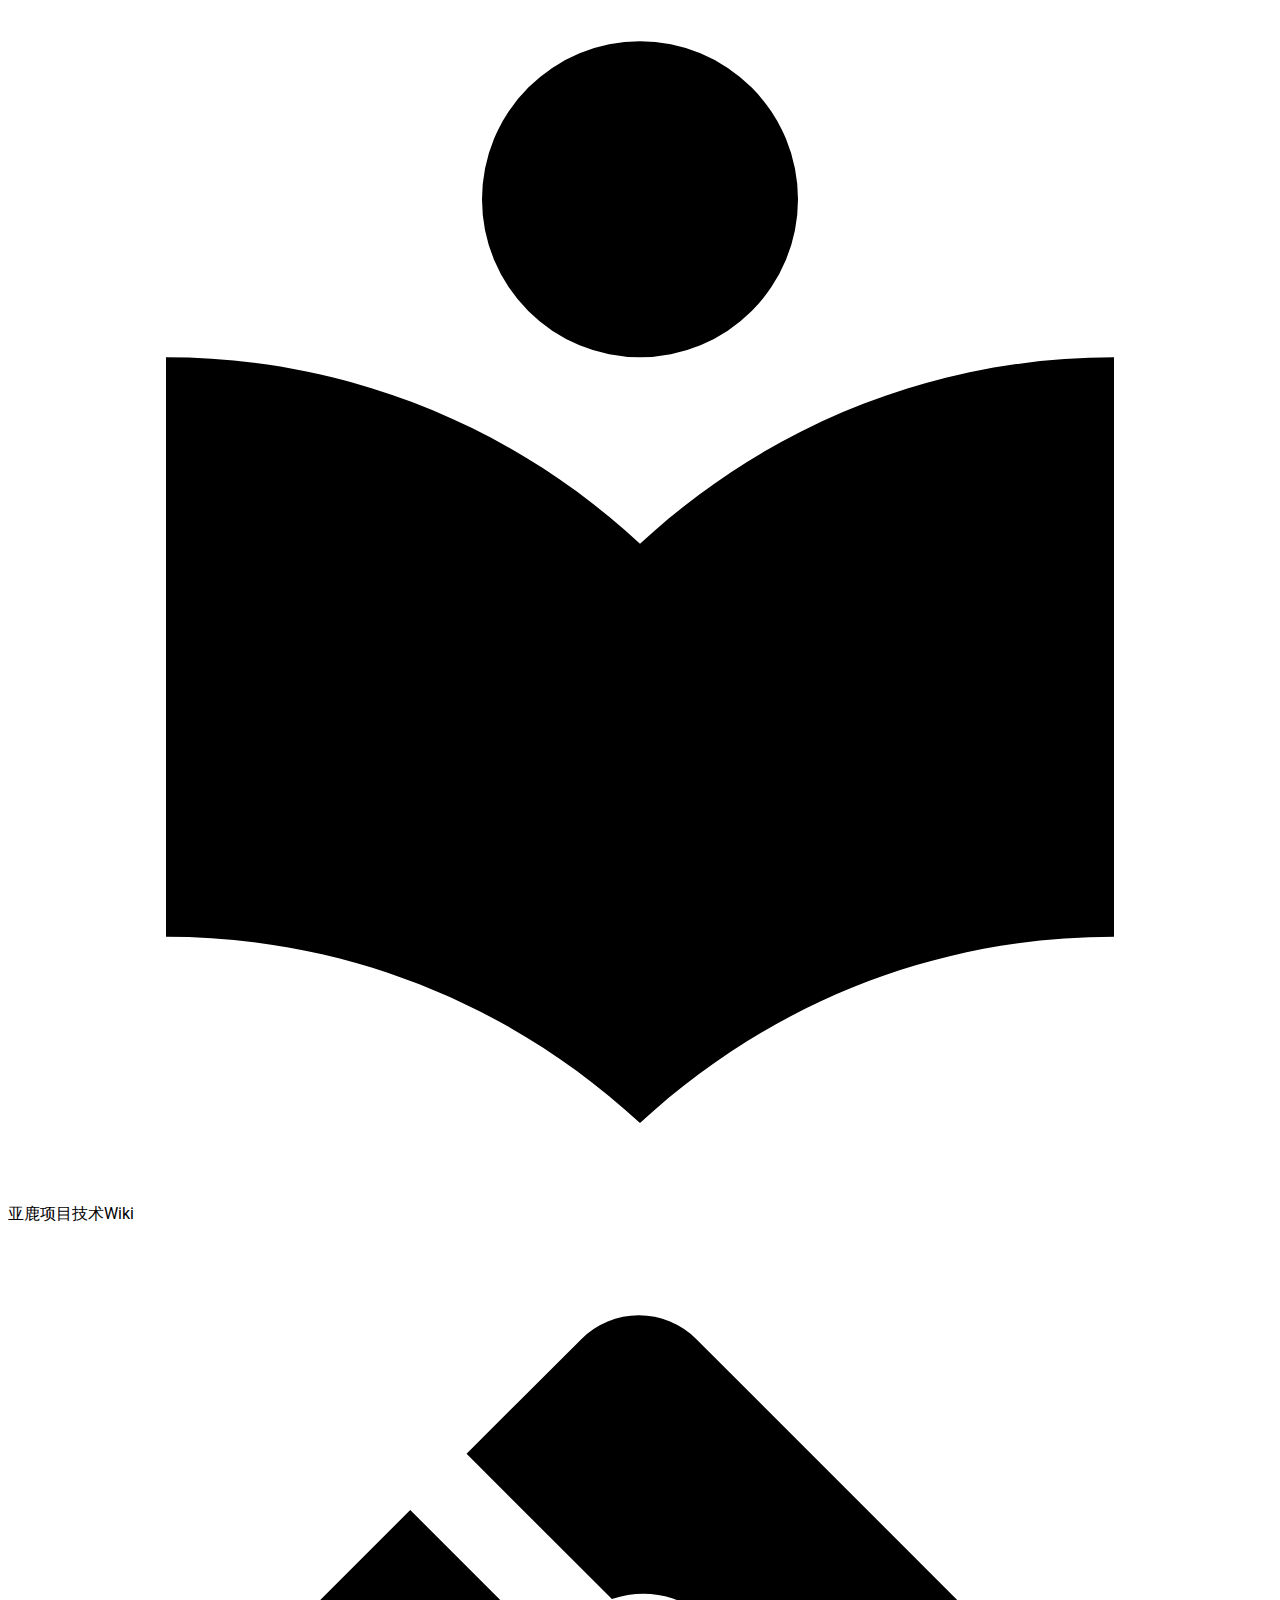
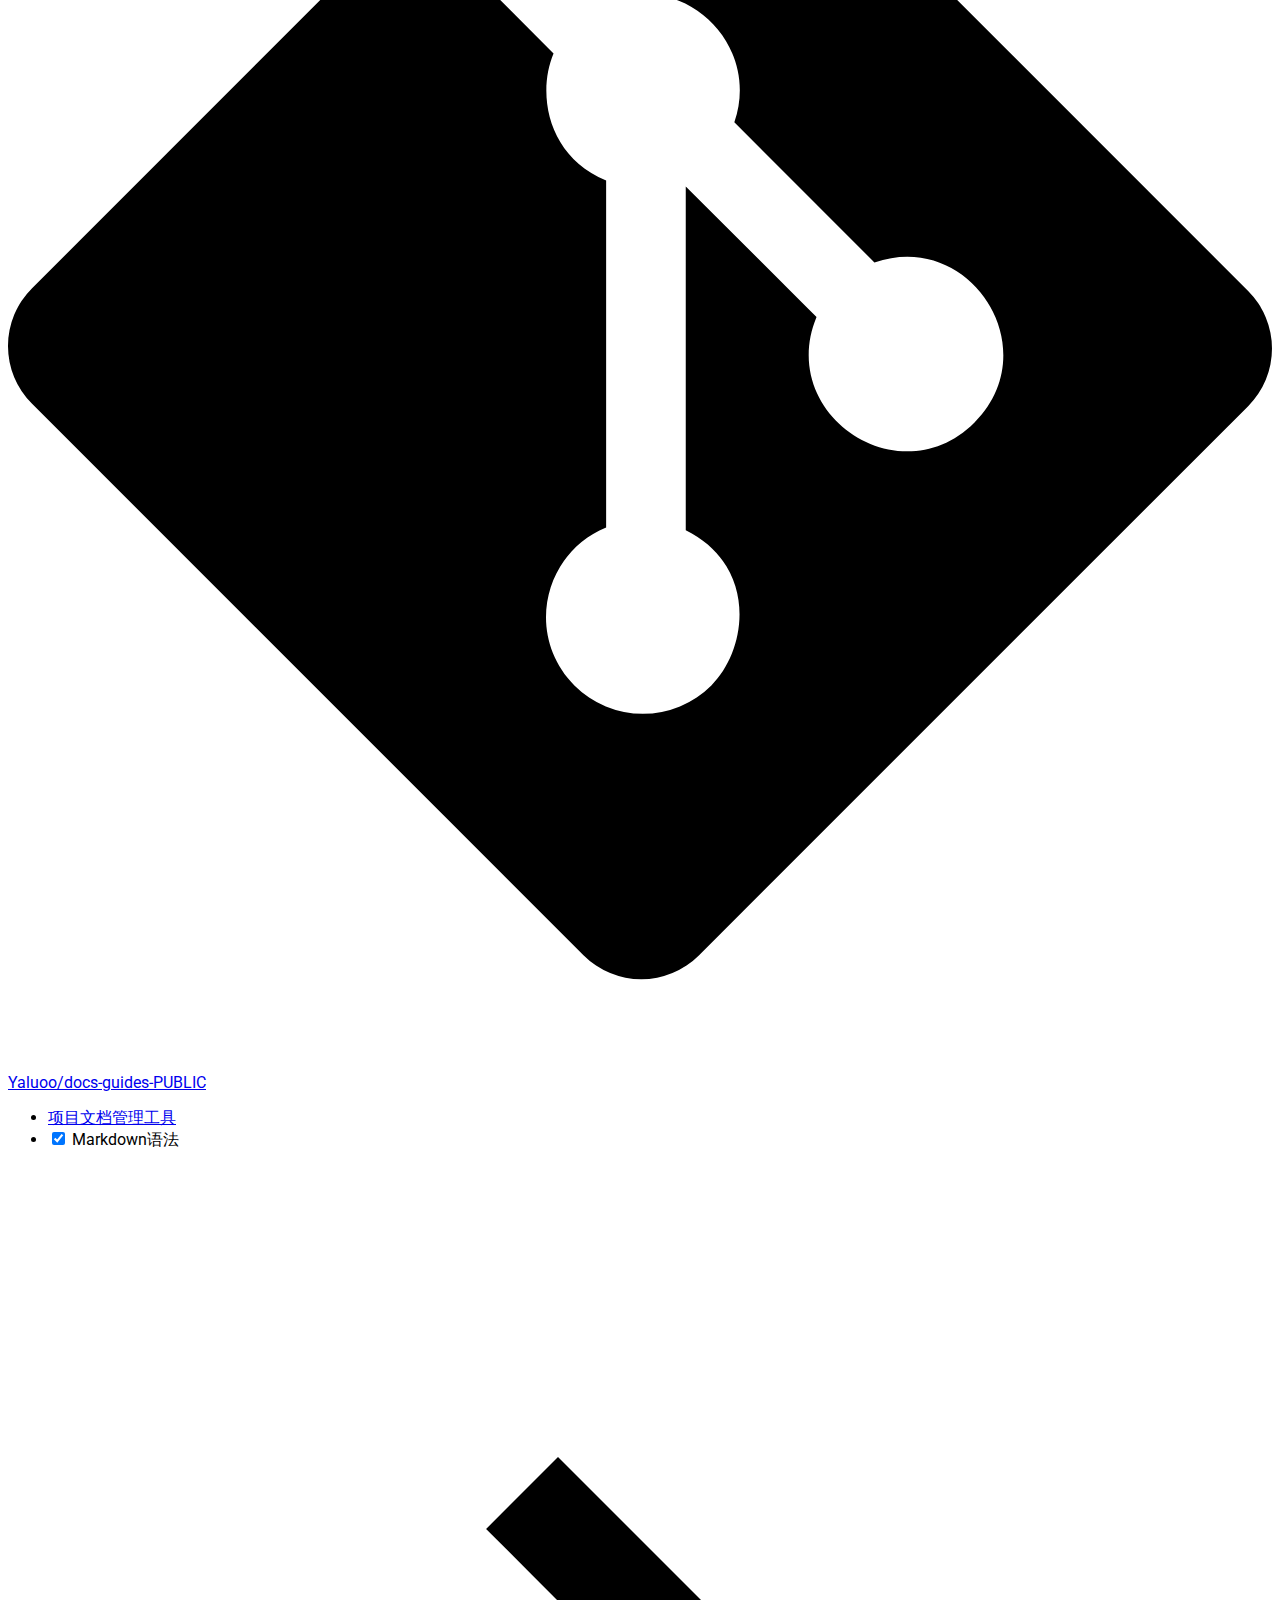
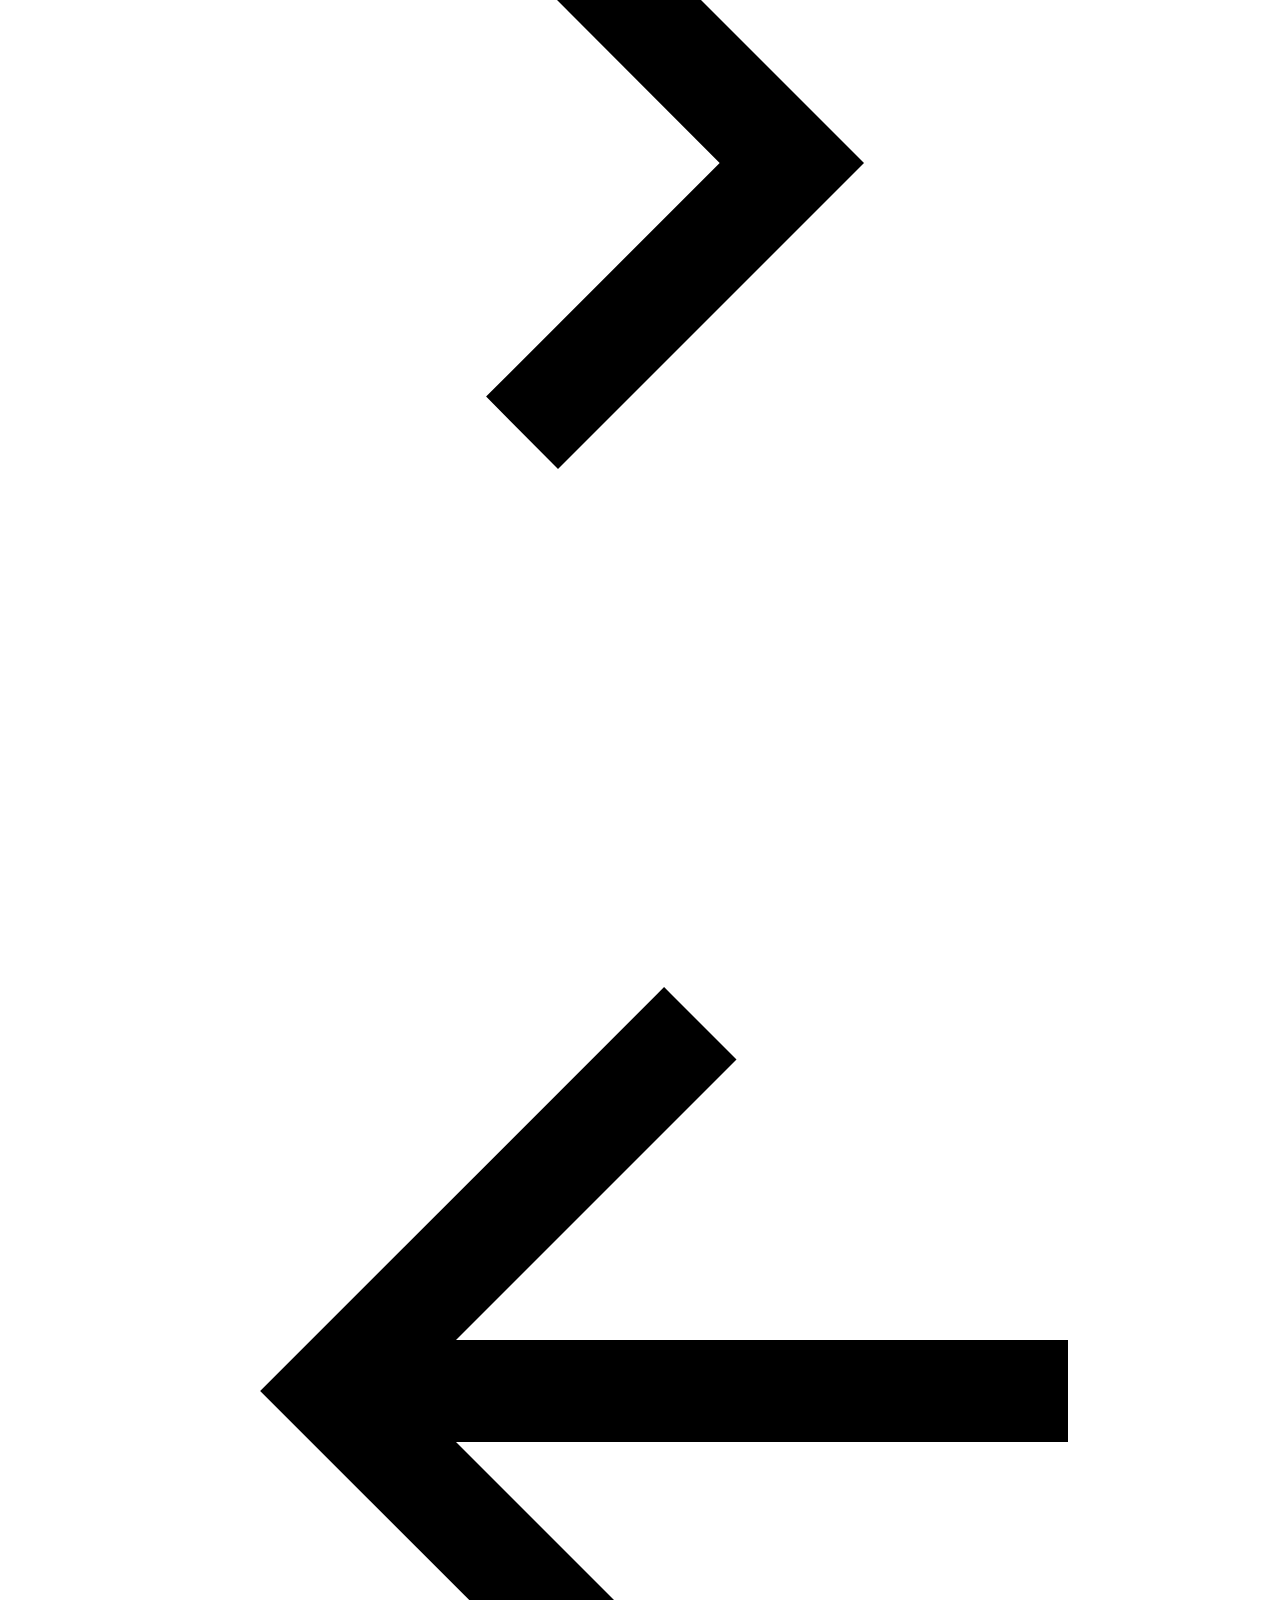
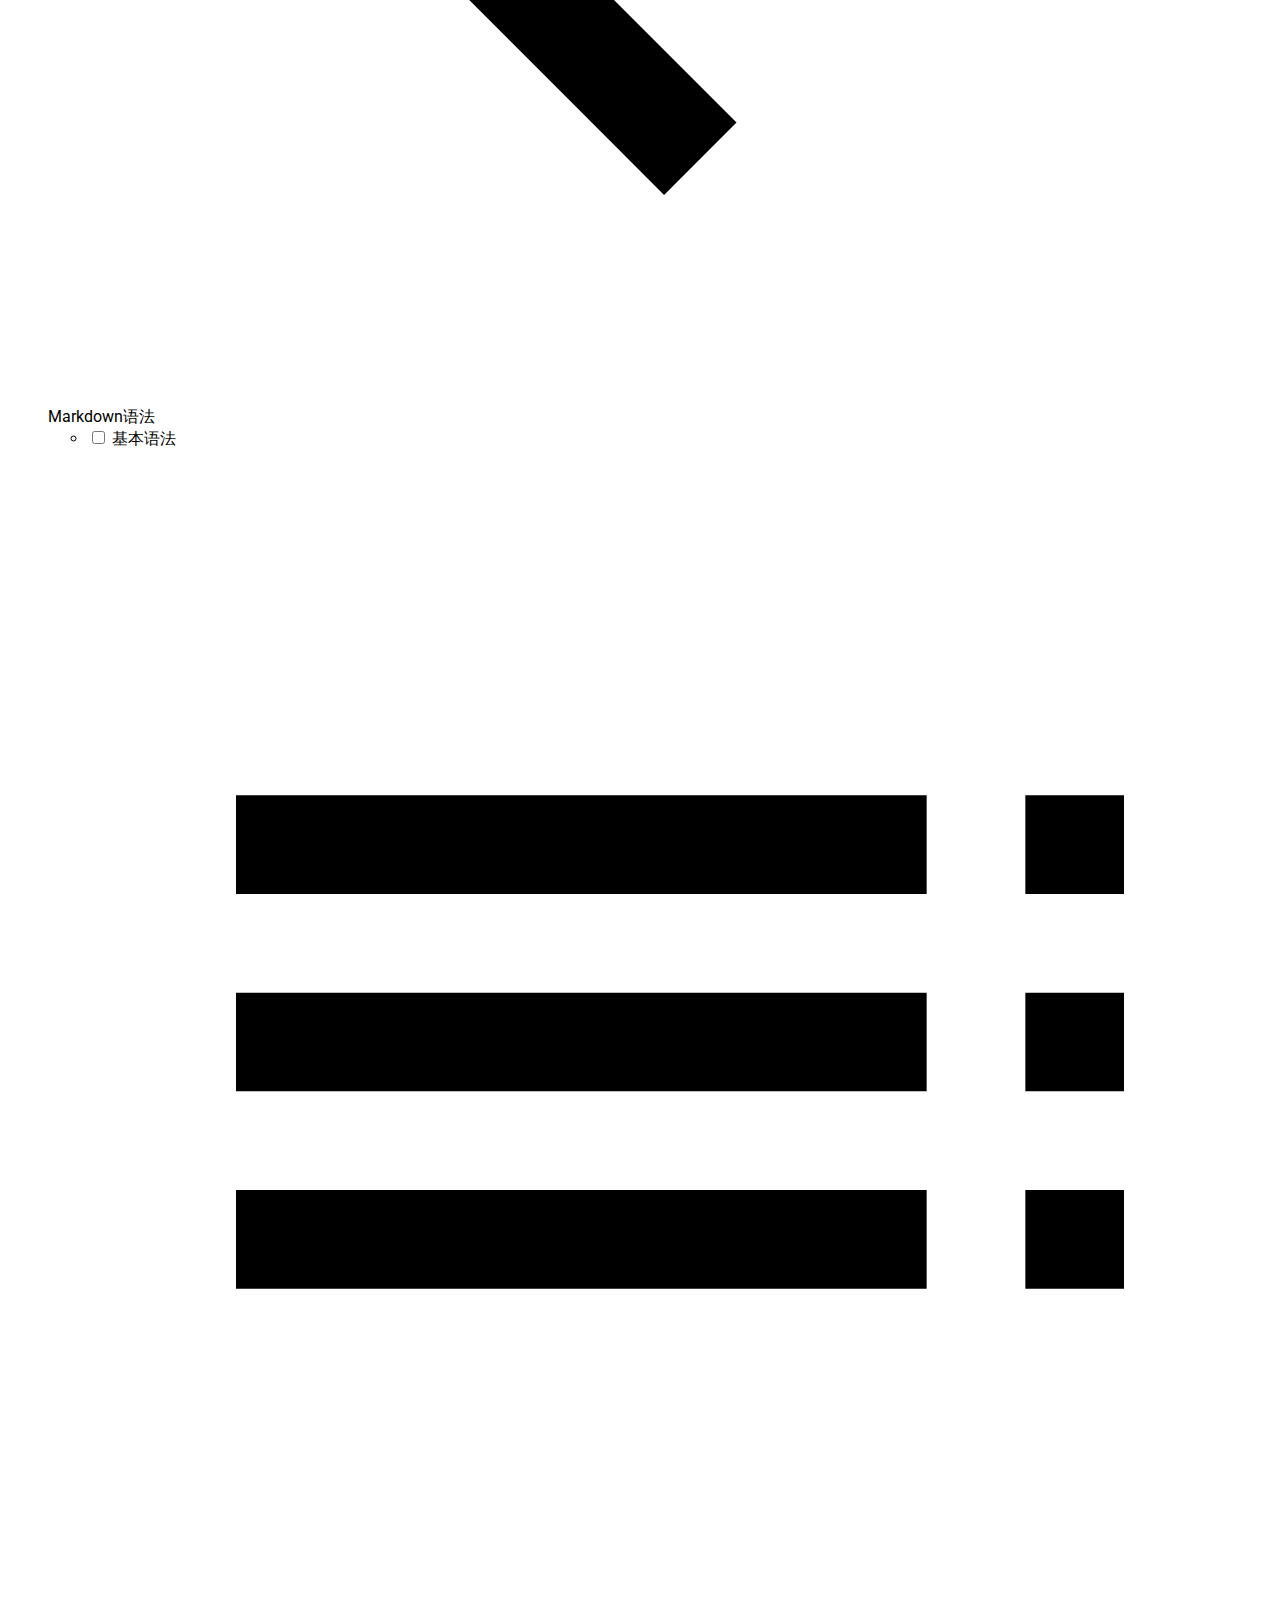
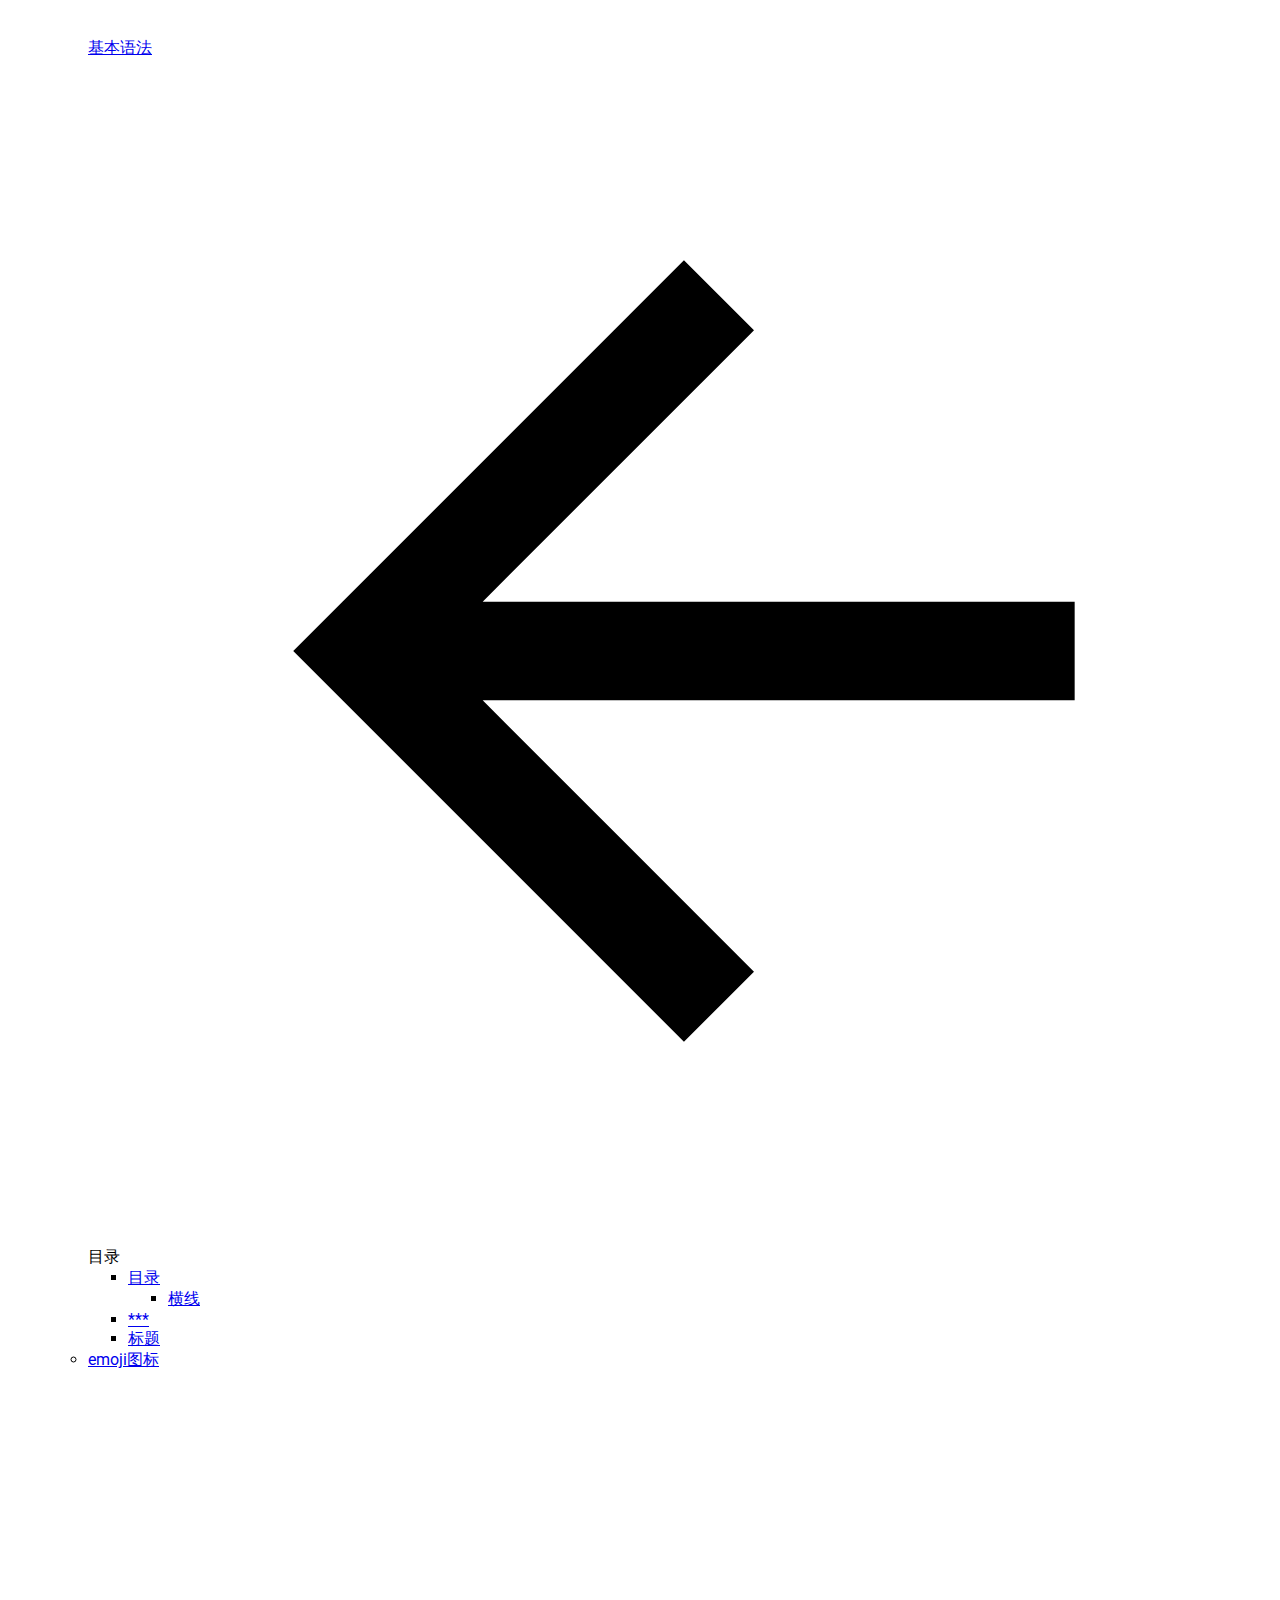
==== commit 731bb551: "Deployed 95113b7 with MkDocs version: 1.1" ====
--- a/assets/markdown_syntax/index.html
+++ b/assets/markdown_syntax/index.html
@@ -13,17 +13,17 @@
         <meta name="author" content="亚鹿信息">
       
       <link rel="shortcut icon" href="../../ ">
-      <meta name="generator" content="mkdocs-1.1, mkdocs-material-5.1.1">
-    
-    
-      
-        <title>基本语法 - 亚鹿项目手册</title>
-      
-    
-    
-      <link rel="stylesheet" href="../stylesheets/main.a676eddb.min.css">
-      
-        <link rel="stylesheet" href="../stylesheets/palette.b302131d.min.css">
+      <meta name="generator" content="mkdocs-1.1, mkdocs-material-5.1.4">
+    
+    
+      
+        <title>基本语法 - 亚鹿项目技术Wiki</title>
+      
+    
+    
+      <link rel="stylesheet" href="../stylesheets/main.c4007cdc.min.css">
+      
+        <link rel="stylesheet" href="../stylesheets/palette.8435c73a.min.css">
       
       
         
@@ -73,20 +73,20 @@
     
       <header class="md-header" data-md-component="header">
   <nav class="md-header-nav md-grid" aria-label="">
-    <a href="../.." title="亚鹿项目手册" class="md-header-nav__button md-logo" aria-label="亚鹿项目手册">
-      
-  
-  <svg xmlns="http://www.w3.org/2000/svg" viewBox="0 0 24 24"><path d="M12,8A3,3 0 0,0 15,5A3,3 0 0,0 12,2A3,3 0 0,0 9,5A3,3 0 0,0 12,8M12,11.54C9.64,9.35 6.5,8 3,8V19C6.5,19 9.64,20.35 12,22.54C14.36,20.35 17.5,19 21,19V8C17.5,8 14.36,9.35 12,11.54Z" /></svg>
+    <a href="../.." title="亚鹿项目技术Wiki" class="md-header-nav__button md-logo" aria-label="亚鹿项目技术Wiki">
+      
+  
+  <svg xmlns="http://www.w3.org/2000/svg" viewBox="0 0 24 24"><path d="M12 8a3 3 0 003-3 3 3 0 00-3-3 3 3 0 00-3 3 3 3 0 003 3m0 3.54C9.64 9.35 6.5 8 3 8v11c3.5 0 6.64 1.35 9 3.54 2.36-2.19 5.5-3.54 9-3.54V8c-3.5 0-6.64 1.35-9 3.54z"/></svg>
 
     </a>
     <label class="md-header-nav__button md-icon" for="__drawer">
-      <svg xmlns="http://www.w3.org/2000/svg" viewBox="0 0 24 24"><path d="M3,6H21V8H3V6M3,11H21V13H3V11M3,16H21V18H3V16Z" /></svg>
+      <svg xmlns="http://www.w3.org/2000/svg" viewBox="0 0 24 24"><path d="M3 6h18v2H3V6m0 5h18v2H3v-2m0 5h18v2H3v-2z"/></svg>
     </label>
     <div class="md-header-nav__title" data-md-component="header-title">
       
         <div class="md-header-nav__ellipsis">
           <span class="md-header-nav__topic md-ellipsis">
-            亚鹿项目手册
+            亚鹿项目技术Wiki
           </span>
           <span class="md-header-nav__topic md-ellipsis">
             
@@ -98,7 +98,7 @@
     </div>
     
       <label class="md-header-nav__button md-icon" for="__search">
-        <svg xmlns="http://www.w3.org/2000/svg" viewBox="0 0 24 24"><path d="M9.5,3A6.5,6.5 0 0,1 16,9.5C16,11.11 15.41,12.59 14.44,13.73L14.71,14H15.5L20.5,19L19,20.5L14,15.5V14.71L13.73,14.44C12.59,15.41 11.11,16 9.5,16A6.5,6.5 0 0,1 3,9.5A6.5,6.5 0 0,1 9.5,3M9.5,5C7,5 5,7 5,9.5C5,12 7,14 9.5,14C12,14 14,12 14,9.5C14,7 12,5 9.5,5Z" /></svg>
+        <svg xmlns="http://www.w3.org/2000/svg" viewBox="0 0 24 24"><path d="M9.5 3A6.5 6.5 0 0116 9.5c0 1.61-.59 3.09-1.56 4.23l.27.27h.79l5 5-1.5 1.5-5-5v-.79l-.27-.27A6.516 6.516 0 019.5 16 6.5 6.5 0 013 9.5 6.5 6.5 0 019.5 3m0 2C7 5 5 7 5 9.5S7 14 9.5 14 14 12 14 9.5 12 5 9.5 5z"/></svg>
       </label>
       
 <div class="md-search" data-md-component="search" role="dialog">
@@ -107,18 +107,18 @@
     <form class="md-search__form" name="search">
       <input type="text" class="md-search__input" name="query" aria-label="搜索" placeholder="搜索" autocapitalize="off" autocorrect="off" autocomplete="off" spellcheck="false" data-md-component="search-query" data-md-state="active">
       <label class="md-search__icon md-icon" for="__search">
-        <svg xmlns="http://www.w3.org/2000/svg" viewBox="0 0 24 24"><path d="M9.5,3A6.5,6.5 0 0,1 16,9.5C16,11.11 15.41,12.59 14.44,13.73L14.71,14H15.5L20.5,19L19,20.5L14,15.5V14.71L13.73,14.44C12.59,15.41 11.11,16 9.5,16A6.5,6.5 0 0,1 3,9.5A6.5,6.5 0 0,1 9.5,3M9.5,5C7,5 5,7 5,9.5C5,12 7,14 9.5,14C12,14 14,12 14,9.5C14,7 12,5 9.5,5Z" /></svg>
-        <svg xmlns="http://www.w3.org/2000/svg" viewBox="0 0 24 24"><path d="M20,11V13H8L13.5,18.5L12.08,19.92L4.16,12L12.08,4.08L13.5,5.5L8,11H20Z" /></svg>
+        <svg xmlns="http://www.w3.org/2000/svg" viewBox="0 0 24 24"><path d="M9.5 3A6.5 6.5 0 0116 9.5c0 1.61-.59 3.09-1.56 4.23l.27.27h.79l5 5-1.5 1.5-5-5v-.79l-.27-.27A6.516 6.516 0 019.5 16 6.5 6.5 0 013 9.5 6.5 6.5 0 019.5 3m0 2C7 5 5 7 5 9.5S7 14 9.5 14 14 12 14 9.5 12 5 9.5 5z"/></svg>
+        <svg xmlns="http://www.w3.org/2000/svg" viewBox="0 0 24 24"><path d="M20 11v2H8l5.5 5.5-1.42 1.42L4.16 12l7.92-7.92L13.5 5.5 8 11h12z"/></svg>
       </label>
       <button type="reset" class="md-search__icon md-icon" aria-label="" data-md-component="search-reset" tabindex="-1">
-        <svg xmlns="http://www.w3.org/2000/svg" viewBox="0 0 24 24"><path d="M19,6.41L17.59,5L12,10.59L6.41,5L5,6.41L10.59,12L5,17.59L6.41,19L12,13.41L17.59,19L19,17.59L13.41,12L19,6.41Z" /></svg>
+        <svg xmlns="http://www.w3.org/2000/svg" viewBox="0 0 24 24"><path d="M19 6.41L17.59 5 12 10.59 6.41 5 5 6.41 10.59 12 5 17.59 6.41 19 12 13.41 17.59 19 19 17.59 13.41 12 19 6.41z"/></svg>
       </button>
     </form>
     <div class="md-search__output">
       <div class="md-search__scrollwrap" data-md-scrollfix>
         <div class="md-search-result" data-md-component="search-result">
           <div class="md-search-result__meta">
-            键入以开始搜索
+            
           </div>
           <ol class="md-search-result__list"></ol>
         </div>
@@ -127,6 +127,19 @@
   </div>
 </div>
     
+    
+      <div class="md-header-nav__source">
+        
+<a href="https://github.com/Yaluoo/docs-guides-PUBLIC/" title="前往 GitHub 仓库" class="md-source">
+  <div class="md-source__icon md-icon">
+    
+    <svg xmlns="http://www.w3.org/2000/svg" viewBox="0 0 448 512"><path d="M439.55 236.05L244 40.45a28.87 28.87 0 00-40.81 0l-40.66 40.63 51.52 51.52c27.06-9.14 52.68 16.77 43.39 43.68l49.66 49.66c34.23-11.8 61.18 31 35.47 56.69-26.49 26.49-70.21-2.87-56-37.34L240.22 199v121.85c25.3 12.54 22.26 41.85 9.08 55a34.34 34.34 0 01-48.55 0c-17.57-17.6-11.07-46.91 11.25-56v-123c-20.8-8.51-24.6-30.74-18.64-45L142.57 101 8.45 235.14a28.86 28.86 0 000 40.81l195.61 195.6a28.86 28.86 0 0040.8 0l194.69-194.69a28.86 28.86 0 000-40.81z"/></svg>
+  </div>
+  <div class="md-source__repository">
+    Yaluoo/docs-guides-PUBLIC
+  </div>
+</a>
+      </div>
     
   </nav>
 </header>
@@ -147,14 +160,27 @@
                   <div class="md-sidebar__inner">
                     <nav class="md-nav md-nav--primary" aria-label="" data-md-level="0">
   <label class="md-nav__title" for="__drawer">
-    <a href="../.." title="亚鹿项目手册" class="md-nav__button md-logo" aria-label="亚鹿项目手册">
-      
-  
-  <svg xmlns="http://www.w3.org/2000/svg" viewBox="0 0 24 24"><path d="M12,8A3,3 0 0,0 15,5A3,3 0 0,0 12,2A3,3 0 0,0 9,5A3,3 0 0,0 12,8M12,11.54C9.64,9.35 6.5,8 3,8V19C6.5,19 9.64,20.35 12,22.54C14.36,20.35 17.5,19 21,19V8C17.5,8 14.36,9.35 12,11.54Z" /></svg>
+    <a href="../.." title="亚鹿项目技术Wiki" class="md-nav__button md-logo" aria-label="亚鹿项目技术Wiki">
+      
+  
+  <svg xmlns="http://www.w3.org/2000/svg" viewBox="0 0 24 24"><path d="M12 8a3 3 0 003-3 3 3 0 00-3-3 3 3 0 00-3 3 3 3 0 003 3m0 3.54C9.64 9.35 6.5 8 3 8v11c3.5 0 6.64 1.35 9 3.54 2.36-2.19 5.5-3.54 9-3.54V8c-3.5 0-6.64 1.35-9 3.54z"/></svg>
 
     </a>
-    亚鹿项目手册
+    亚鹿项目技术Wiki
   </label>
+  
+    <div class="md-nav__source">
+      
+<a href="https://github.com/Yaluoo/docs-guides-PUBLIC/" title="前往 GitHub 仓库" class="md-source">
+  <div class="md-source__icon md-icon">
+    
+    <svg xmlns="http://www.w3.org/2000/svg" viewBox="0 0 448 512"><path d="M439.55 236.05L244 40.45a28.87 28.87 0 00-40.81 0l-40.66 40.63 51.52 51.52c27.06-9.14 52.68 16.77 43.39 43.68l49.66 49.66c34.23-11.8 61.18 31 35.47 56.69-26.49 26.49-70.21-2.87-56-37.34L240.22 199v121.85c25.3 12.54 22.26 41.85 9.08 55a34.34 34.34 0 01-48.55 0c-17.57-17.6-11.07-46.91 11.25-56v-123c-20.8-8.51-24.6-30.74-18.64-45L142.57 101 8.45 235.14a28.86 28.86 0 000 40.81l195.61 195.6a28.86 28.86 0 0040.8 0l194.69-194.69a28.86 28.86 0 000-40.81z"/></svg>
+  </div>
+  <div class="md-source__repository">
+    Yaluoo/docs-guides-PUBLIC
+  </div>
+</a>
+    </div>
   
   <ul class="md-nav__list" data-md-scrollfix>
     
@@ -184,13 +210,13 @@
     <label class="md-nav__link" for="nav-2">
       Markdown语法
       <span class="md-nav__icon md-icon">
-        <svg xmlns="http://www.w3.org/2000/svg" viewBox="0 0 24 24"><path d="M8.59,16.58L13.17,12L8.59,7.41L10,6L16,12L10,18L8.59,16.58Z" /></svg>
+        <svg xmlns="http://www.w3.org/2000/svg" viewBox="0 0 24 24"><path d="M8.59 16.58L13.17 12 8.59 7.41 10 6l6 6-6 6-1.41-1.42z"/></svg>
       </span>
     </label>
     <nav class="md-nav" aria-label="Markdown语法" data-md-level="1">
       <label class="md-nav__title" for="nav-2">
         <span class="md-nav__icon md-icon">
-          <svg xmlns="http://www.w3.org/2000/svg" viewBox="0 0 24 24"><path d="M20,11V13H8L13.5,18.5L12.08,19.92L4.16,12L12.08,4.08L13.5,5.5L8,11H20Z" /></svg>
+          <svg xmlns="http://www.w3.org/2000/svg" viewBox="0 0 24 24"><path d="M20 11v2H8l5.5 5.5-1.42 1.42L4.16 12l7.92-7.92L13.5 5.5 8 11h12z"/></svg>
         </span>
         Markdown语法
       </label>
@@ -214,7 +240,7 @@
       <label class="md-nav__link md-nav__link--active" for="__toc">
         基本语法
         <span class="md-nav__icon md-icon">
-          <svg xmlns="http://www.w3.org/2000/svg" viewBox="0 0 24 24"><path d="M3,9H17V7H3V9M3,13H17V11H3V13M3,17H17V15H3V17M19,17H21V15H19V17M19,7V9H21V7H19M19,13H21V11H19V13Z" /></svg>
+          <svg xmlns="http://www.w3.org/2000/svg" viewBox="0 0 24 24"><path d="M3 9h14V7H3v2m0 4h14v-2H3v2m0 4h14v-2H3v2m16 0h2v-2h-2v2m0-10v2h2V7h-2m0 6h2v-2h-2v2z"/></svg>
         </span>
       </label>
     
@@ -231,7 +257,7 @@
   
     <label class="md-nav__title" for="__toc">
       <span class="md-nav__icon md-icon">
-        <svg xmlns="http://www.w3.org/2000/svg" viewBox="0 0 24 24"><path d="M20,11V13H8L13.5,18.5L12.08,19.92L4.16,12L12.08,4.08L13.5,5.5L8,11H20Z" /></svg>
+        <svg xmlns="http://www.w3.org/2000/svg" viewBox="0 0 24 24"><path d="M20 11v2H8l5.5 5.5-1.42 1.42L4.16 12l7.92-7.92L13.5 5.5 8 11h12z"/></svg>
       </span>
       目录
     </label>
@@ -314,7 +340,7 @@
   
     <label class="md-nav__title" for="__toc">
       <span class="md-nav__icon md-icon">
-        <svg xmlns="http://www.w3.org/2000/svg" viewBox="0 0 24 24"><path d="M20,11V13H8L13.5,18.5L12.08,19.92L4.16,12L12.08,4.08L13.5,5.5L8,11H20Z" /></svg>
+        <svg xmlns="http://www.w3.org/2000/svg" viewBox="0 0 24 24"><path d="M20 11v2H8l5.5 5.5-1.42 1.42L4.16 12l7.92-7.92L13.5 5.5 8 11h12z"/></svg>
       </span>
       目录
     </label>
@@ -365,6 +391,10 @@
           <div class="md-content">
             <article class="md-content__inner md-typeset">
               
+                
+                  <a href="https://github.com/Yaluoo/docs-guides-PUBLIC/edit/master/docs/assets/markdown_syntax/README.md" title="编辑此页" class="md-content__button md-icon">
+                    <svg xmlns="http://www.w3.org/2000/svg" viewBox="0 0 24 24"><path d="M20.71 7.04c.39-.39.39-1.04 0-1.41l-2.34-2.34c-.37-.39-1.02-.39-1.41 0l-1.84 1.83 3.75 3.75M3 17.25V21h3.75L17.81 9.93l-3.75-3.75L3 17.25z"/></svg>
+                  </a>
                 
                 
                   
@@ -958,7 +988,7 @@
         
           <a href="../../contents/docsdev/" title="项目文档管理工具" class="md-footer-nav__link md-footer-nav__link--prev" rel="prev">
             <div class="md-footer-nav__button md-icon">
-              <svg xmlns="http://www.w3.org/2000/svg" viewBox="0 0 24 24"><path d="M20,11V13H8L13.5,18.5L12.08,19.92L4.16,12L12.08,4.08L13.5,5.5L8,11H20Z" /></svg>
+              <svg xmlns="http://www.w3.org/2000/svg" viewBox="0 0 24 24"><path d="M20 11v2H8l5.5 5.5-1.42 1.42L4.16 12l7.92-7.92L13.5 5.5 8 11h12z"/></svg>
             </div>
             <div class="md-footer-nav__title">
               <div class="md-ellipsis">
@@ -981,7 +1011,7 @@
               </div>
             </div>
             <div class="md-footer-nav__button md-icon">
-              <svg xmlns="http://www.w3.org/2000/svg" viewBox="0 0 24 24"><path d="M4,11V13H16L10.5,18.5L11.92,19.92L19.84,12L11.92,4.08L10.5,5.5L16,11H4Z" /></svg>
+              <svg xmlns="http://www.w3.org/2000/svg" viewBox="0 0 24 24"><path d="M4 11v2h12l-5.5 5.5 1.42 1.42L19.84 12l-7.92-7.92L10.5 5.5 16 11H4z"/></svg>
             </div>
           </a>
         
@@ -1008,15 +1038,15 @@
       
     </div>
     
-      <script src="../javascripts/vendor.c51dfa35.min.js"></script>
-      <script src="../javascripts/bundle.eaaa3931.min.js"></script><script id="__lang" type="application/json">{"clipboard.copy": "\u590d\u5236", "clipboard.copied": "\u5df2\u590d\u5236", "search.config.lang": "ja", "search.config.pipeline": "", "search.config.separator": "[\\uff0c\\u3002]+", "search.result.placeholder": "\u952e\u5165\u4ee5\u5f00\u59cb\u641c\u7d22", "search.result.none": "\u6ca1\u6709\u627e\u5230\u7b26\u5408\u6761\u4ef6\u7684\u7ed3\u679c", "search.result.one": "\u627e\u5230 1 \u4e2a\u7b26\u5408\u6761\u4ef6\u7684\u7ed3\u679c", "search.result.other": "# \u4e2a\u7b26\u5408\u6761\u4ef6\u7684\u7ed3\u679c"}</script>
+      <script src="../javascripts/vendor.83fe6e3c.min.js"></script>
+      <script src="../javascripts/bundle.7e1cb91c.min.js"></script><script id="__lang" type="application/json">{"clipboard.copy": "\u590d\u5236", "clipboard.copied": "\u5df2\u590d\u5236", "search.config.lang": "ja", "search.config.pipeline": "", "search.config.separator": "[\\uff0c\\u3002]+", "search.result.placeholder": "\u952e\u5165\u4ee5\u5f00\u59cb\u641c\u7d22", "search.result.none": "\u6ca1\u6709\u627e\u5230\u7b26\u5408\u6761\u4ef6\u7684\u7ed3\u679c", "search.result.one": "\u627e\u5230 1 \u4e2a\u7b26\u5408\u6761\u4ef6\u7684\u7ed3\u679c", "search.result.other": "# \u4e2a\u7b26\u5408\u6761\u4ef6\u7684\u7ed3\u679c"}</script>
       
       <script>
         app = initialize({
           base: "../..",
           features: [],
           search: Object.assign({
-            worker: "../javascripts/worker/search.58d22e8e.min.js"
+            worker: "../javascripts/worker/search.37585f48.min.js"
           }, typeof search !== "undefined" && search)
         })
       </script>
